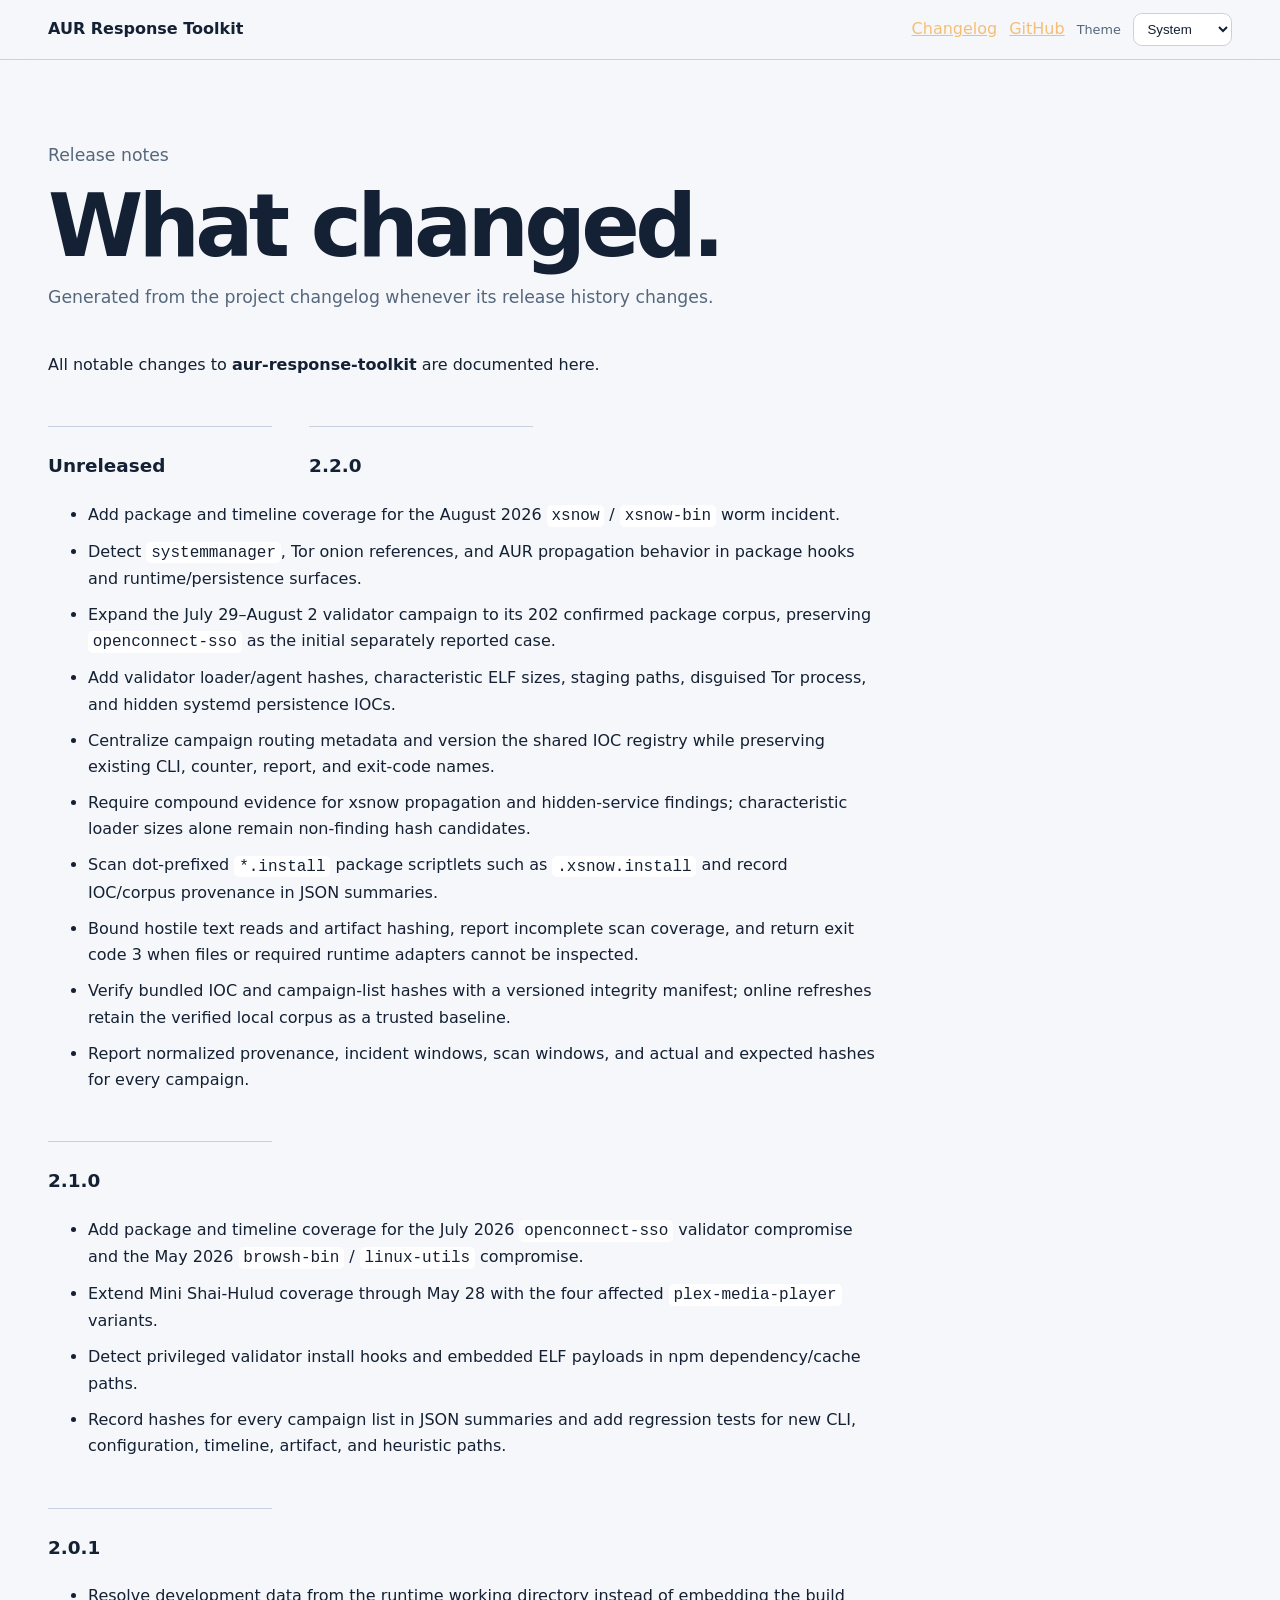
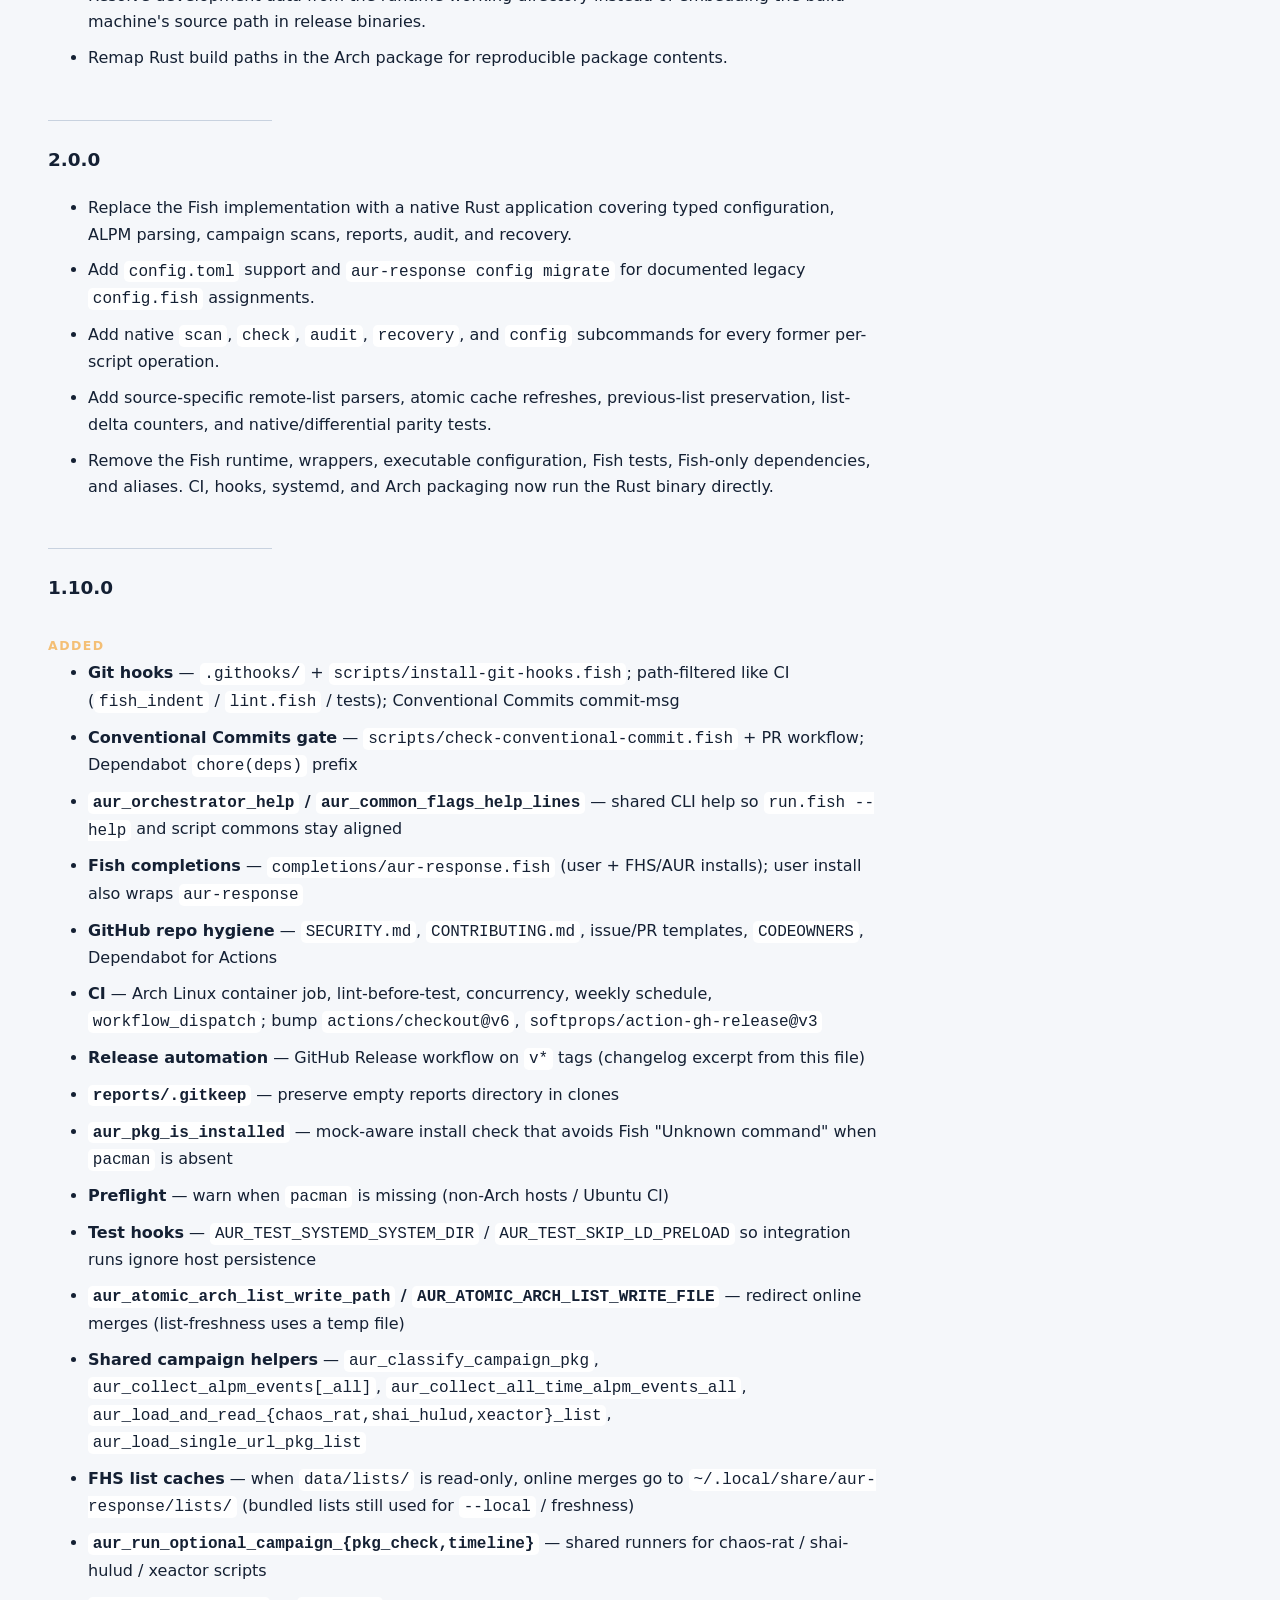
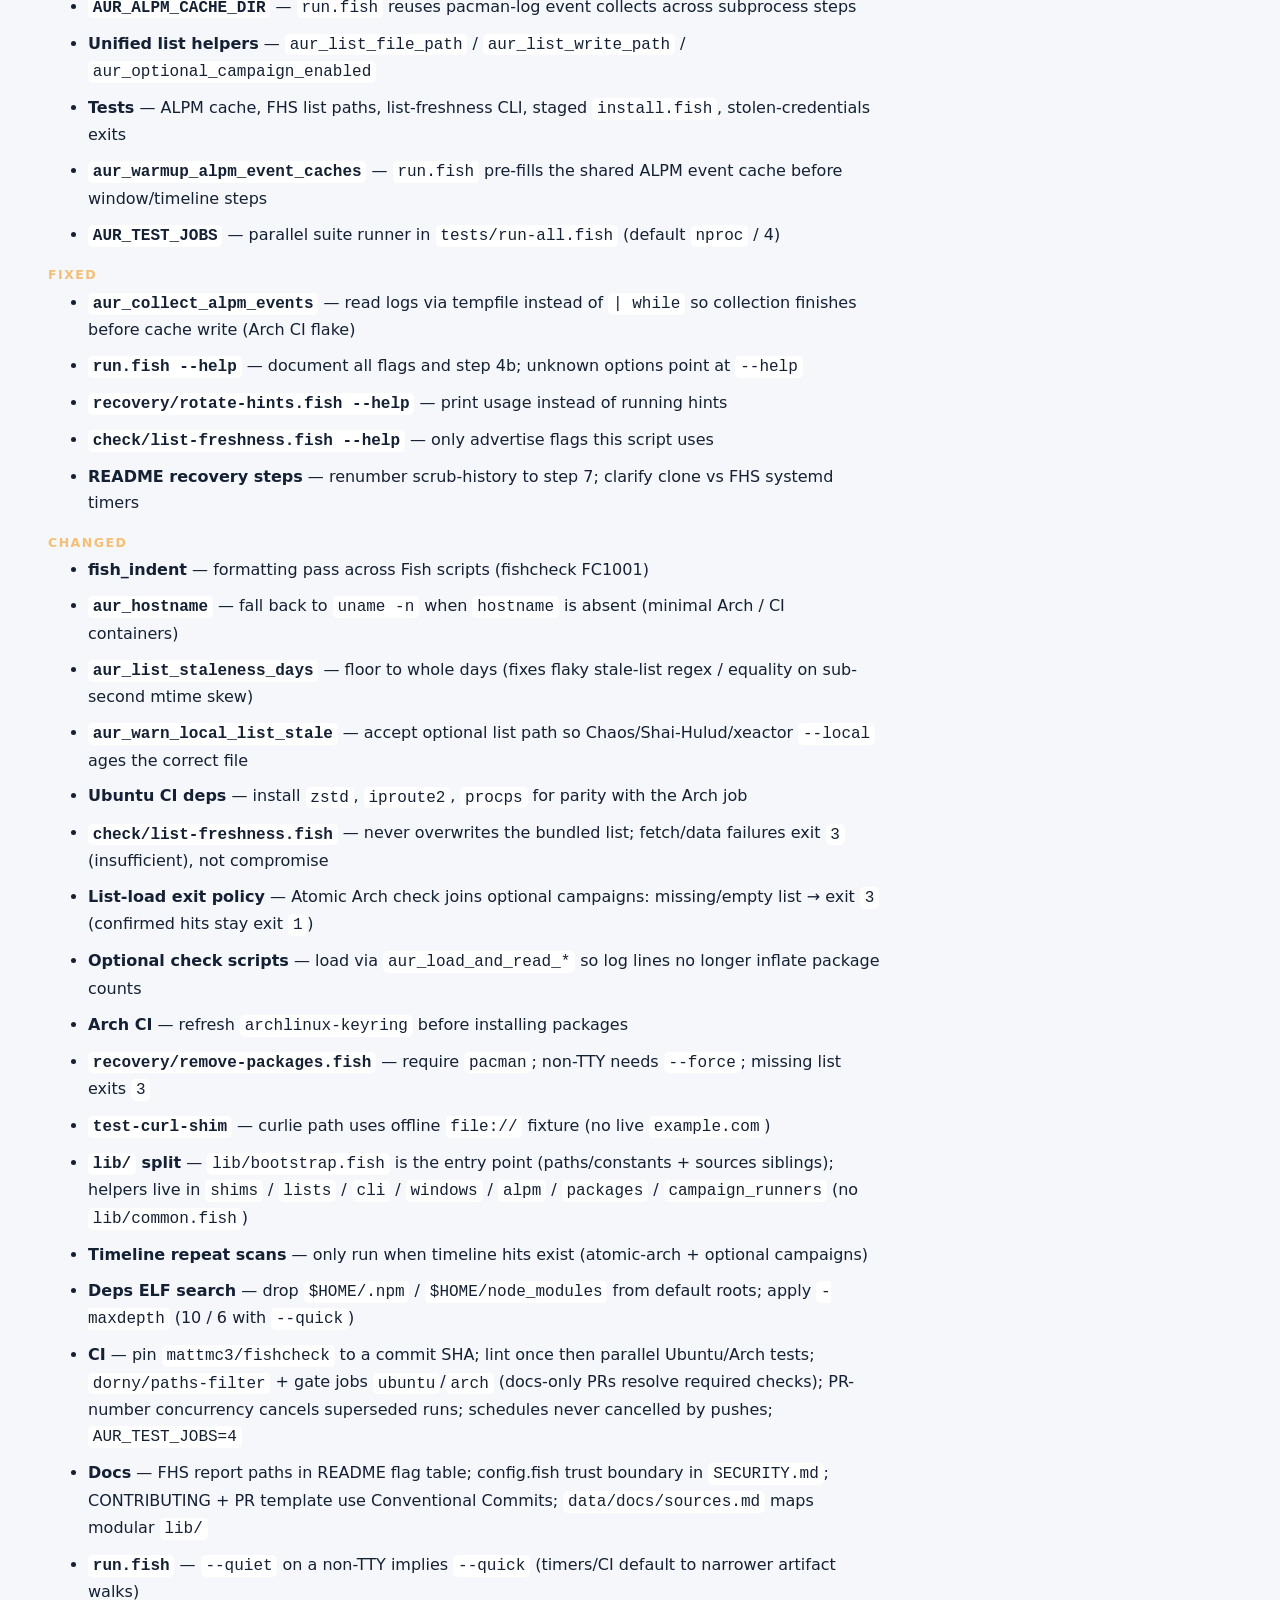
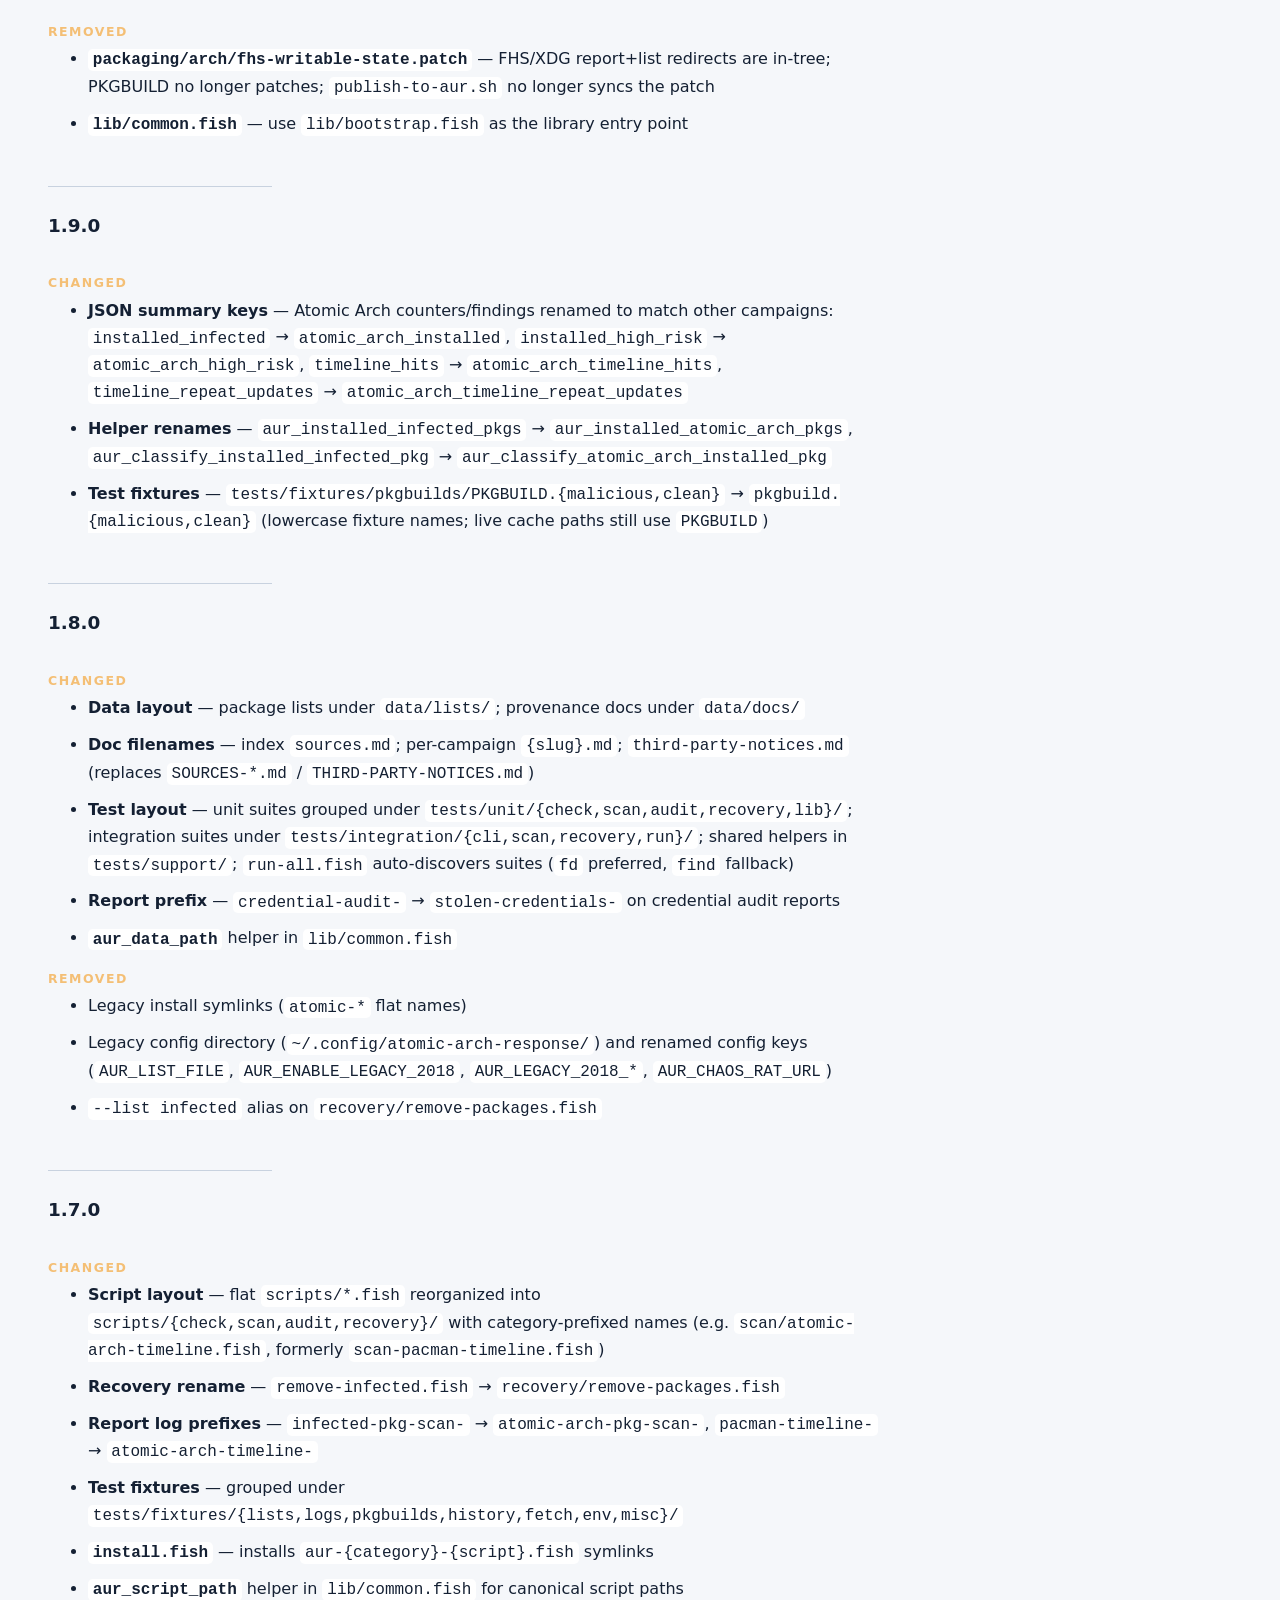
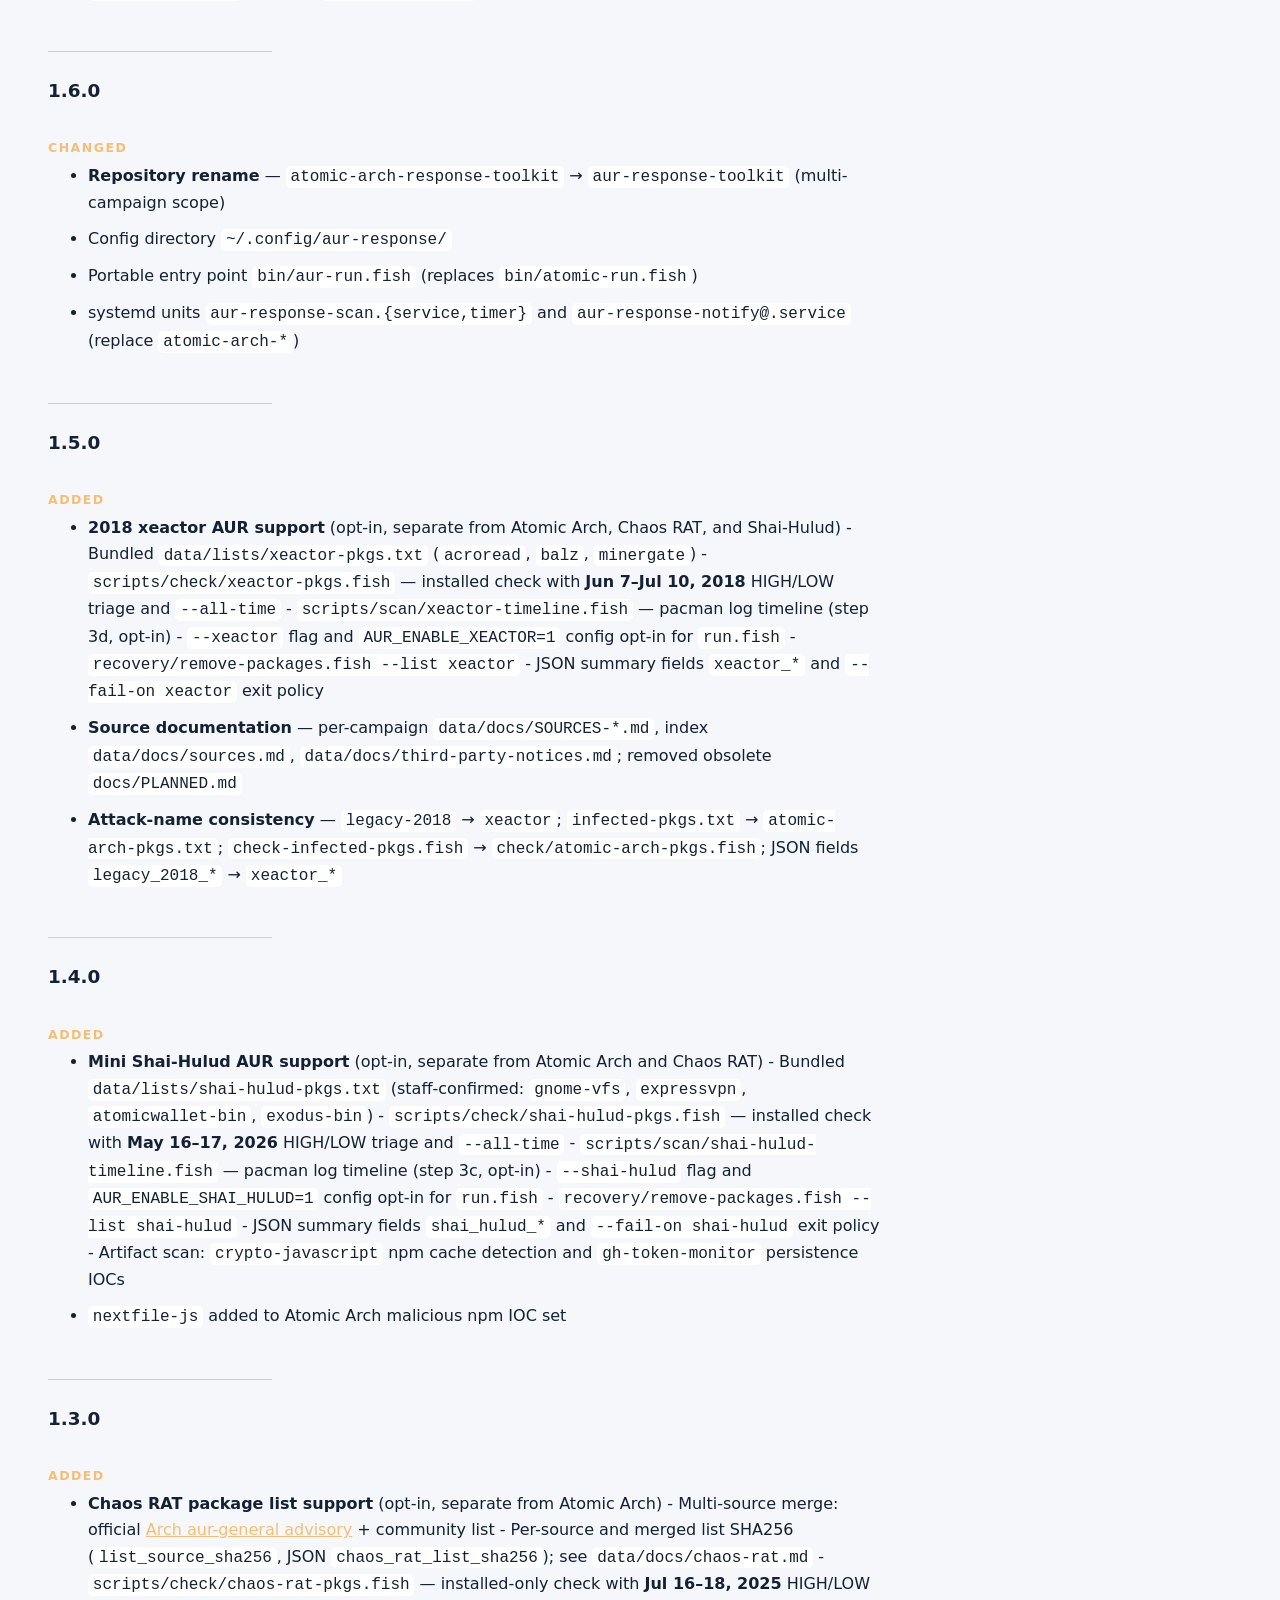
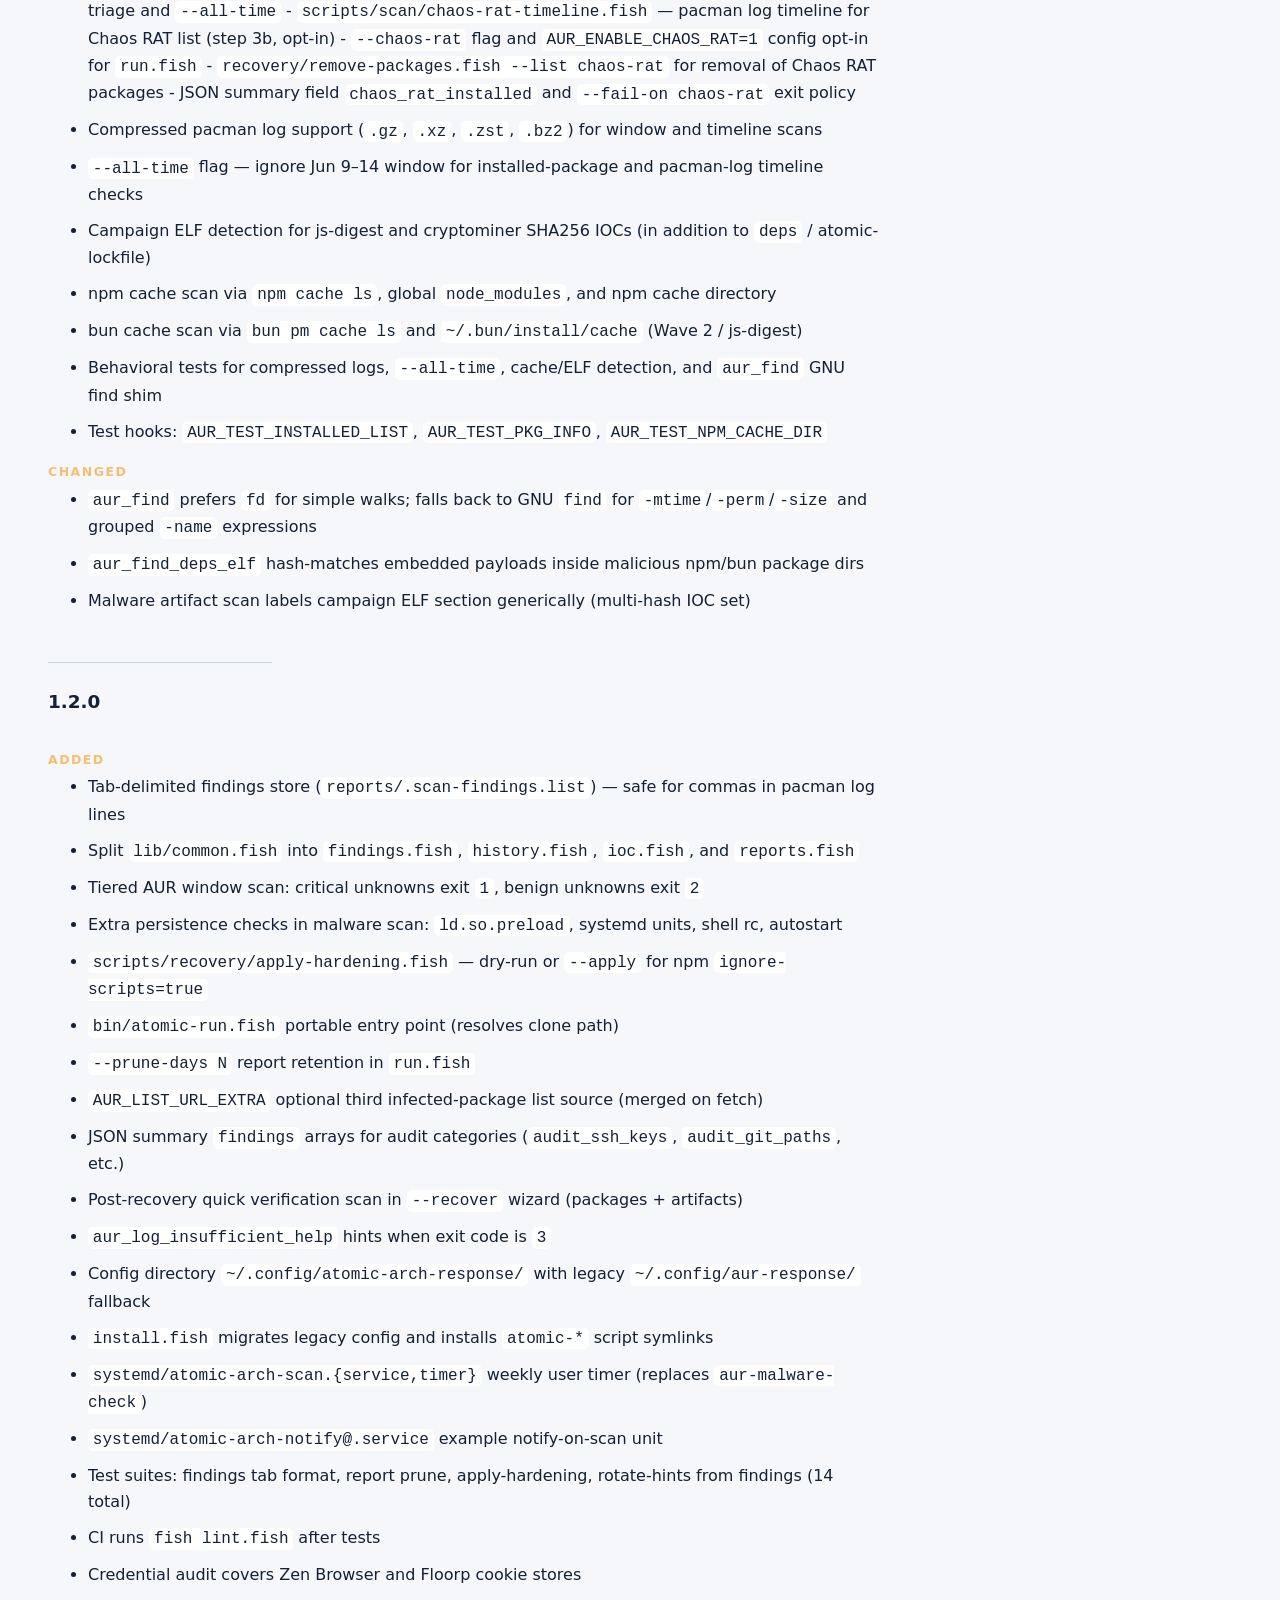
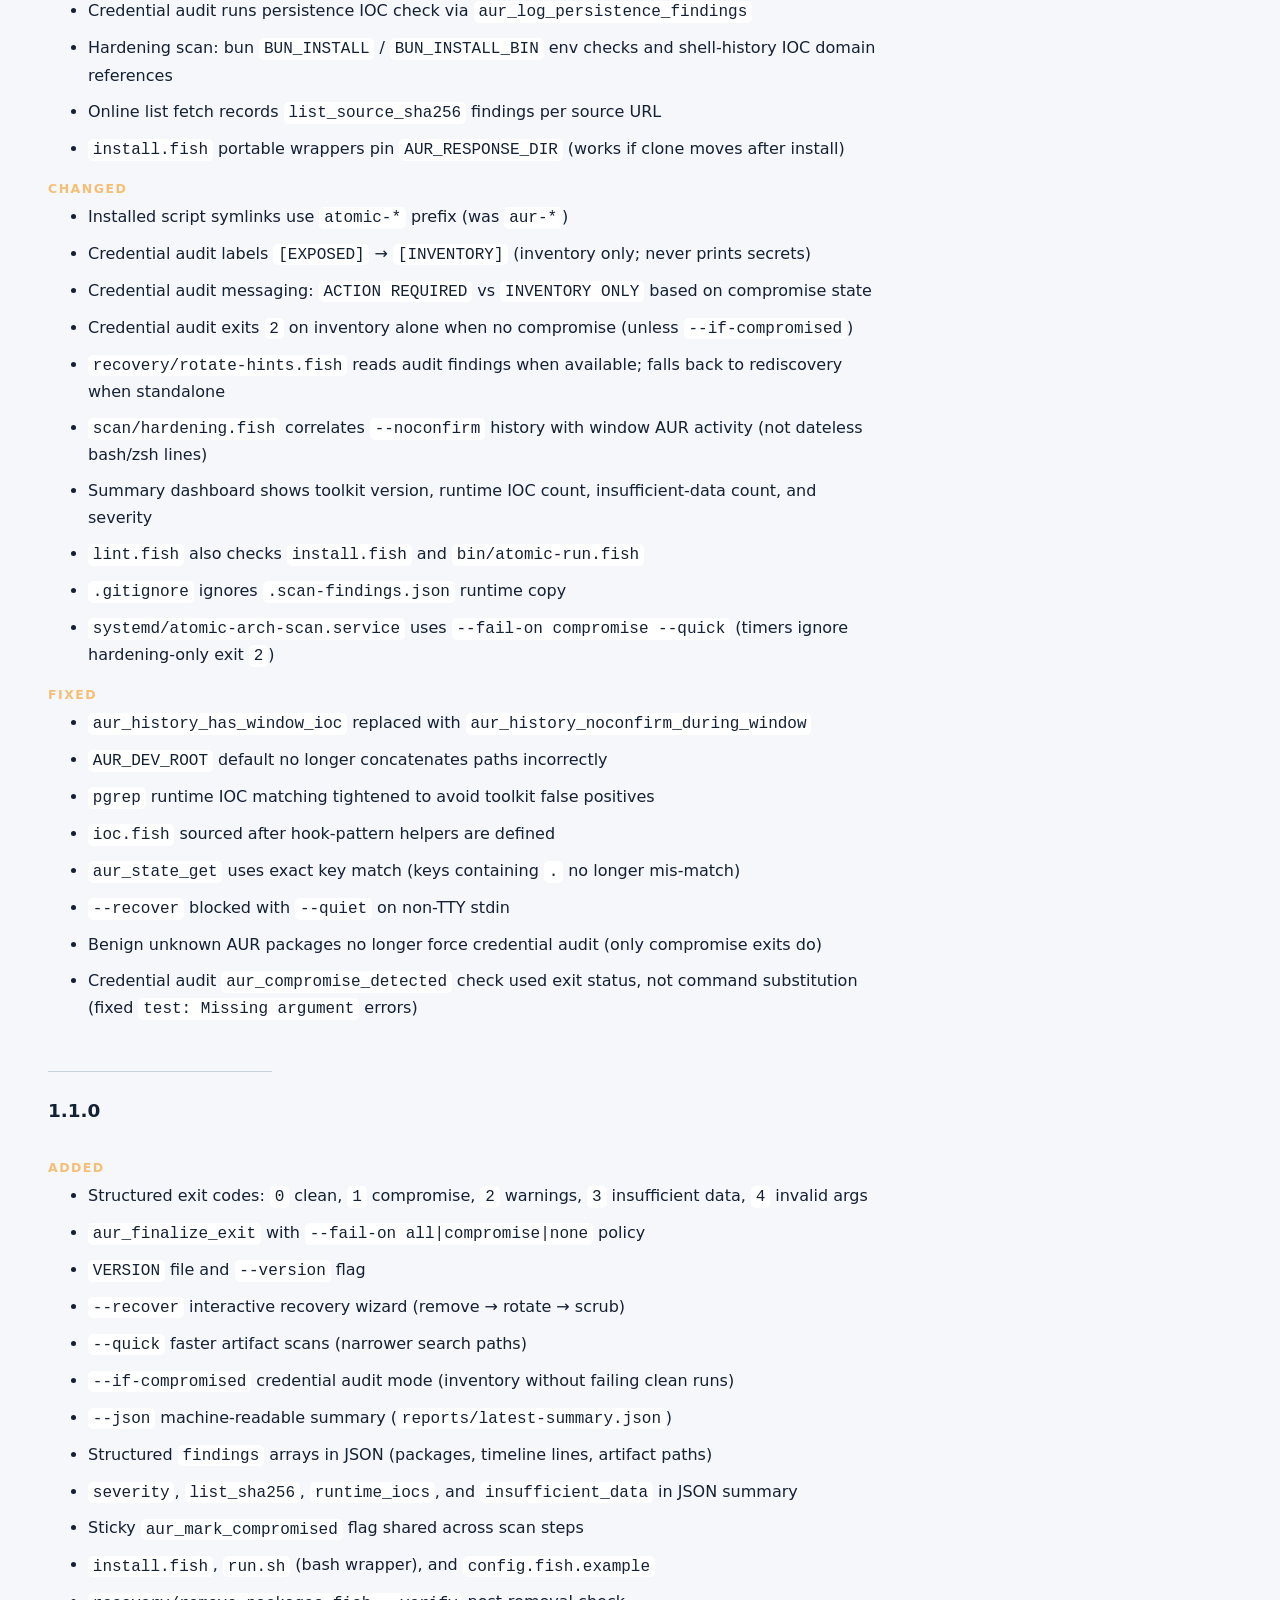
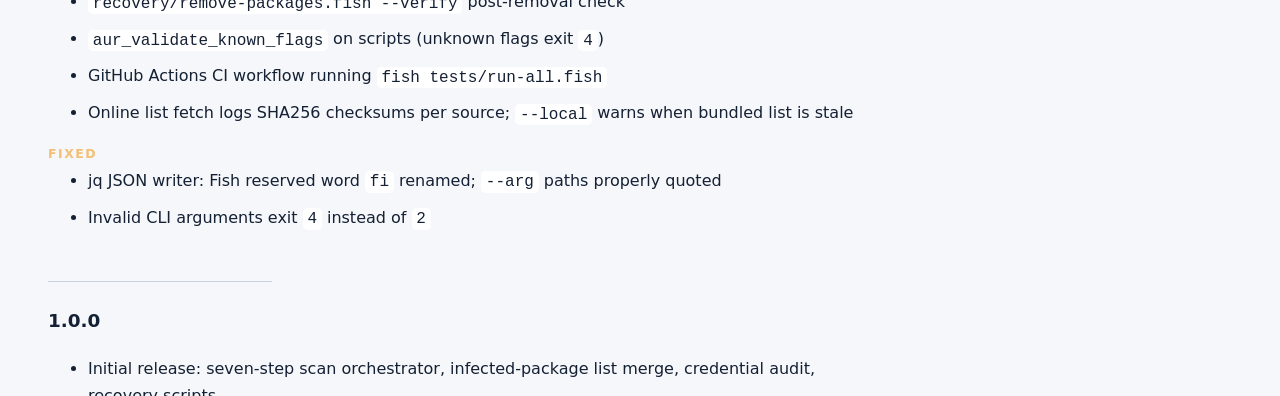
==== site/changelog/index.html @ 69adda54 "feat(pages): generate changelog view" ====
<!doctype html><html lang="en" data-changelog-mode="system" data-color-mode-storage="aur-response-toolkit-changelog-mode"><head><meta charset="utf-8"><meta name="viewport" content="width=device-width,initial-scale=1"><meta name="color-scheme" content="dark light"><meta name="theme-color" content="#09111d"><title>Changelog · AUR Response Toolkit</title><meta name="description" content="Release history for AUR Response Toolkit."><link rel="canonical" href="https://bolens.github.io/aur-response-toolkit/changelog/"><meta property="og:type" content="website"><meta property="og:title" content="Changelog · AUR Response Toolkit"><meta property="og:description" content="Release history for AUR Response Toolkit."><meta property="og:url" content="https://bolens.github.io/aur-response-toolkit/changelog/"><meta property="og:site_name" content="AUR Response Toolkit"><meta property="og:image" content="https://bolens.github.io/aur-response-toolkit/og.png"><meta property="og:image:width" content="1200"><meta property="og:image:height" content="630"><meta property="og:image:alt" content="AUR Response Toolkit release history"><meta name="twitter:card" content="summary_large_image"><meta name="twitter:title" content="Changelog · AUR Response Toolkit"><meta name="twitter:description" content="Release history for AUR Response Toolkit."><meta name="twitter:image" content="https://bolens.github.io/aur-response-toolkit/og.png"><meta name="twitter:image:alt" content="AUR Response Toolkit release history"><link rel="icon" href="../favicon.png"><script>(()=>{const r=document.documentElement,k='aur-response-toolkit-changelog-mode',q=s=>typeof matchMedia==='function'?matchMedia(s):{matches:false},l=q('(prefers-color-scheme: light)'),d=q('(prefers-color-scheme: dark)');let m;try{m=localStorage.getItem(k)}catch{}if(!['system','time','light','dark'].includes(m))m='system';const x=()=>m==='time'?(new Date().getHours()>=7&&new Date().getHours()<19?'light':'dark'):m==='light'||m==='dark'?m:l.matches?'light':d.matches?'dark':'dark';const apply=()=>{r.dataset.changelogMode=m;r.dataset.changelogScheme=x()};apply();addEventListener('DOMContentLoaded',()=>{const s=document.querySelector('[data-mode]');s.value=m;s.addEventListener('change',()=>{m=s.value;try{localStorage.setItem(k,m)}catch{}apply()})});l.addEventListener?.('change',apply);d.addEventListener?.('change',apply);setInterval(()=>{if(m==='time')apply()},60000)})()</script><style>
:root{--accent:#f4bf75;--bg:#09111d;--panel:#111d2d;--ink:#edf5ff;--muted:#9fb0c5;--line:#2a3c53;color-scheme:dark}[data-changelog-scheme=light]{--bg:#f5f7fa;--panel:#fff;--ink:#142033;--muted:#56677d;--line:#c8d2df;color-scheme:light}*{box-sizing:border-box}body{margin:0;background:var(--bg);color:var(--ink);font:16px/1.65 ui-sans-serif,system-ui,sans-serif}a{color:var(--accent)}header{position:sticky;top:0;z-index:2;display:flex;align-items:center;justify-content:space-between;gap:1rem;padding:.8rem max(1rem,calc((100vw - 74rem)/2));border-bottom:1px solid var(--line);background:color-mix(in srgb,var(--bg) 90%,transparent);backdrop-filter:blur(16px)}header>a{font-weight:800;text-decoration:none;color:var(--ink)}nav,label{display:flex;align-items:center;gap:.75rem}label{color:var(--muted);font-size:.8rem}select{max-width:9rem;padding:.45rem .6rem;border:1px solid var(--line);border-radius:.55rem;background:var(--panel);color:var(--ink)}main{width:min(74rem,calc(100% - 2rem));margin:auto;padding:clamp(2rem,6vw,5rem) 0}.intro{max-width:46rem;margin-bottom:2.5rem}h1{font-size:clamp(2.4rem,7vw,5.4rem);line-height:.95;letter-spacing:-.055em;margin:.2rem 0 1rem}.intro p{color:var(--muted);font-size:1.08rem}h2{display:inline-block;min-width:14rem;margin:2rem 2rem 1rem 0;padding-top:1.5rem;border-top:1px solid var(--line);font-size:1.15rem}h3{margin:1rem 0 .25rem;color:var(--accent);font-size:.78rem;text-transform:uppercase;letter-spacing:.12em}p,ul{max-width:52rem;overflow-wrap:anywhere;margin:.25rem 0 1rem}li+li{margin-top:.6rem}code{padding:.12rem .3rem;border-radius:.3rem;background:var(--panel)}footer{padding:2rem;text-align:center;color:var(--muted);border-top:1px solid var(--line)}@media(max-width:700px){header{align-items:flex-start;flex-wrap:wrap}nav{flex-wrap:wrap}label span{position:absolute;width:1px;height:1px;overflow:hidden}}
</style></head><body><header><a href="../">AUR Response Toolkit</a><nav><a aria-current="page" href="./">Changelog</a><a href="https://github.com/bolens/aur-response-toolkit">GitHub</a><label><span>Theme</span><select data-mode aria-label="Color theme"><option value="system">System</option><option value="time">Day cycle</option><option value="light">Light</option><option value="dark">Dark</option></select></label></nav></header><main><div class="intro"><p>Release notes</p><h1>What changed.</h1><p>Generated from the project changelog whenever its release history changes.</p></div><p>All notable changes to <strong>aur-response-toolkit</strong> are documented here.</p>
<h2 id="unreleased">Unreleased</h2>
<h2 id="2-2-0">2.2.0</h2>
<ul>
<li>Add package and timeline coverage for the August 2026 <code>xsnow</code> / <code>xsnow-bin</code> worm incident.</li>
<li>Detect <code>systemmanager</code>, Tor onion references, and AUR propagation behavior in package hooks and runtime/persistence surfaces.</li>
<li>Expand the July 29–August 2 validator campaign to its 202 confirmed package corpus, preserving <code>openconnect-sso</code> as the initial separately reported case.</li>
<li>Add validator loader/agent hashes, characteristic ELF sizes, staging paths, disguised Tor process, and hidden systemd persistence IOCs.</li>
<li>Centralize campaign routing metadata and version the shared IOC registry while preserving existing CLI, counter, report, and exit-code names.</li>
<li>Require compound evidence for xsnow propagation and hidden-service findings; characteristic loader sizes alone remain non-finding hash candidates.</li>
<li>Scan dot-prefixed <code>*.install</code> package scriptlets such as <code>.xsnow.install</code> and record IOC/corpus provenance in JSON summaries.</li>
<li>Bound hostile text reads and artifact hashing, report incomplete scan coverage, and return exit code 3 when files or required runtime adapters cannot be inspected.</li>
<li>Verify bundled IOC and campaign-list hashes with a versioned integrity manifest; online refreshes retain the verified local corpus as a trusted baseline.</li>
<li>Report normalized provenance, incident windows, scan windows, and actual and expected hashes for every campaign.</li>
</ul>
<h2 id="2-1-0">2.1.0</h2>
<ul>
<li>Add package and timeline coverage for the July 2026 <code>openconnect-sso</code> validator compromise and the May 2026 <code>browsh-bin</code> / <code>linux-utils</code> compromise.</li>
<li>Extend Mini Shai-Hulud coverage through May 28 with the four affected <code>plex-media-player</code> variants.</li>
<li>Detect privileged validator install hooks and embedded ELF payloads in npm dependency/cache paths.</li>
<li>Record hashes for every campaign list in JSON summaries and add regression tests for new CLI, configuration, timeline, artifact, and heuristic paths.</li>
</ul>
<h2 id="2-0-1">2.0.1</h2>
<ul>
<li>Resolve development data from the runtime working directory instead of embedding the build machine&#x27;s source path in release binaries.</li>
<li>Remap Rust build paths in the Arch package for reproducible package contents.</li>
</ul>
<h2 id="2-0-0">2.0.0</h2>
<ul>
<li>Replace the Fish implementation with a native Rust application covering typed configuration, ALPM parsing, campaign scans, reports, audit, and recovery.</li>
<li>Add <code>config.toml</code> support and <code>aur-response config migrate</code> for documented legacy <code>config.fish</code> assignments.</li>
<li>Add native <code>scan</code>, <code>check</code>, <code>audit</code>, <code>recovery</code>, and <code>config</code> subcommands for every former per-script operation.</li>
<li>Add source-specific remote-list parsers, atomic cache refreshes, previous-list preservation, list-delta counters, and native/differential parity tests.</li>
<li>Remove the Fish runtime, wrappers, executable configuration, Fish tests, Fish-only dependencies, and aliases. CI, hooks, systemd, and Arch packaging now run the Rust binary directly.</li>
</ul>
<h2 id="1-10-0">1.10.0</h2>
<h3>Added</h3>
<ul>
<li><strong>Git hooks</strong> — <code>.githooks/</code> + <code>scripts/install-git-hooks.fish</code>; path-filtered like CI (<code>fish_indent</code> / <code>lint.fish</code> / tests); Conventional Commits commit-msg</li>
<li><strong>Conventional Commits gate</strong> — <code>scripts/check-conventional-commit.fish</code> + PR workflow; Dependabot <code>chore(deps)</code> prefix</li>
<li><strong><code>aur_orchestrator_help</code> / <code>aur_common_flags_help_lines</code></strong> — shared CLI help so <code>run.fish --help</code> and script commons stay aligned</li>
<li><strong>Fish completions</strong> — <code>completions/aur-response.fish</code> (user + FHS/AUR installs); user install also wraps <code>aur-response</code></li>
<li><strong>GitHub repo hygiene</strong> — <code>SECURITY.md</code>, <code>CONTRIBUTING.md</code>, issue/PR templates, <code>CODEOWNERS</code>, Dependabot for Actions</li>
<li><strong>CI</strong> — Arch Linux container job, lint-before-test, concurrency, weekly schedule, <code>workflow_dispatch</code>; bump <code>actions/checkout@v6</code>, <code>softprops/action-gh-release@v3</code></li>
<li><strong>Release automation</strong> — GitHub Release workflow on <code>v*</code> tags (changelog excerpt from this file)</li>
<li><strong><code>reports/.gitkeep</code></strong> — preserve empty reports directory in clones</li>
<li><strong><code>aur_pkg_is_installed</code></strong> — mock-aware install check that avoids Fish &quot;Unknown command&quot; when <code>pacman</code> is absent</li>
<li><strong>Preflight</strong> — warn when <code>pacman</code> is missing (non-Arch hosts / Ubuntu CI)</li>
<li><strong>Test hooks</strong> — <code>AUR_TEST_SYSTEMD_SYSTEM_DIR</code> / <code>AUR_TEST_SKIP_LD_PRELOAD</code> so integration runs ignore host persistence</li>
<li><strong><code>aur_atomic_arch_list_write_path</code> / <code>AUR_ATOMIC_ARCH_LIST_WRITE_FILE</code></strong> — redirect online merges (list-freshness uses a temp file)</li>
<li><strong>Shared campaign helpers</strong> — <code>aur_classify_campaign_pkg</code>, <code>aur_collect_alpm_events[_all]</code>, <code>aur_collect_all_time_alpm_events_all</code>, <code>aur_load_and_read_{chaos_rat,shai_hulud,xeactor}_list</code>, <code>aur_load_single_url_pkg_list</code></li>
<li><strong>FHS list caches</strong> — when <code>data/lists/</code> is read-only, online merges go to <code>~/.local/share/aur-response/lists/</code> (bundled lists still used for <code>--local</code> / freshness)</li>
<li><strong><code>aur_run_optional_campaign_{pkg_check,timeline}</code></strong> — shared runners for chaos-rat / shai-hulud / xeactor scripts</li>
<li><strong><code>AUR_ALPM_CACHE_DIR</code></strong> — <code>run.fish</code> reuses pacman-log event collects across subprocess steps</li>
<li><strong>Unified list helpers</strong> — <code>aur_list_file_path</code> / <code>aur_list_write_path</code> / <code>aur_optional_campaign_enabled</code></li>
<li><strong>Tests</strong> — ALPM cache, FHS list paths, list-freshness CLI, staged <code>install.fish</code>, stolen-credentials exits</li>
<li><strong><code>aur_warmup_alpm_event_caches</code></strong> — <code>run.fish</code> pre-fills the shared ALPM event cache before window/timeline steps</li>
<li><strong><code>AUR_TEST_JOBS</code></strong> — parallel suite runner in <code>tests/run-all.fish</code> (default <code>nproc</code> / 4)</li>
</ul>
<h3>Fixed</h3>
<ul>
<li><strong><code>aur_collect_alpm_events</code></strong> — read logs via tempfile instead of <code>| while</code> so collection finishes before cache write (Arch CI flake)</li>
<li><strong><code>run.fish --help</code></strong> — document all flags and step 4b; unknown options point at <code>--help</code></li>
<li><strong><code>recovery/rotate-hints.fish --help</code></strong> — print usage instead of running hints</li>
<li><strong><code>check/list-freshness.fish --help</code></strong> — only advertise flags this script uses</li>
<li><strong>README recovery steps</strong> — renumber scrub-history to step 7; clarify clone vs FHS systemd timers</li>
</ul>
<h3>Changed</h3>
<ul>
<li><strong>fish_indent</strong> — formatting pass across Fish scripts (fishcheck FC1001)</li>
<li><strong><code>aur_hostname</code></strong> — fall back to <code>uname -n</code> when <code>hostname</code> is absent (minimal Arch / CI containers)</li>
<li><strong><code>aur_list_staleness_days</code></strong> — floor to whole days (fixes flaky stale-list regex / equality on sub-second mtime skew)</li>
<li><strong><code>aur_warn_local_list_stale</code></strong> — accept optional list path so Chaos/Shai-Hulud/xeactor <code>--local</code> ages the correct file</li>
<li><strong>Ubuntu CI deps</strong> — install <code>zstd</code>, <code>iproute2</code>, <code>procps</code> for parity with the Arch job</li>
<li><strong><code>check/list-freshness.fish</code></strong> — never overwrites the bundled list; fetch/data failures exit <code>3</code> (insufficient), not compromise</li>
<li><strong>List-load exit policy</strong> — Atomic Arch check joins optional campaigns: missing/empty list → exit <code>3</code> (confirmed hits stay exit <code>1</code>)</li>
<li><strong>Optional check scripts</strong> — load via <code>aur_load_and_read_*</code> so log lines no longer inflate package counts</li>
<li><strong>Arch CI</strong> — refresh <code>archlinux-keyring</code> before installing packages</li>
<li><strong><code>recovery/remove-packages.fish</code></strong> — require <code>pacman</code>; non-TTY needs <code>--force</code>; missing list exits <code>3</code></li>
<li><strong><code>test-curl-shim</code></strong> — curlie path uses offline <code>file://</code> fixture (no live <code>example.com</code>)</li>
<li><strong><code>lib/</code> split</strong> — <code>lib/bootstrap.fish</code> is the entry point (paths/constants + sources siblings); helpers live in <code>shims</code> / <code>lists</code> / <code>cli</code> / <code>windows</code> / <code>alpm</code> / <code>packages</code> / <code>campaign_runners</code> (no <code>lib/common.fish</code>)</li>
<li><strong>Timeline repeat scans</strong> — only run when timeline hits exist (atomic-arch + optional campaigns)</li>
<li><strong>Deps ELF search</strong> — drop <code>$HOME/.npm</code> / <code>$HOME/node_modules</code> from default roots; apply <code>-maxdepth</code> (10 / 6 with <code>--quick</code>)</li>
<li><strong>CI</strong> — pin <code>mattmc3/fishcheck</code> to a commit SHA; lint once then parallel Ubuntu/Arch tests; <code>dorny/paths-filter</code> + gate jobs <code>ubuntu</code>/<code>arch</code> (docs-only PRs resolve required checks); PR-number concurrency cancels superseded runs; schedules never cancelled by pushes; <code>AUR_TEST_JOBS=4</code></li>
<li><strong>Docs</strong> — FHS report paths in README flag table; config.fish trust boundary in <code>SECURITY.md</code>; CONTRIBUTING + PR template use Conventional Commits; <code>data/docs/sources.md</code> maps modular <code>lib/</code></li>
<li><strong><code>run.fish</code></strong> — <code>--quiet</code> on a non-TTY implies <code>--quick</code> (timers/CI default to narrower artifact walks)</li>
</ul>
<h3>Removed</h3>
<ul>
<li><strong><code>packaging/arch/fhs-writable-state.patch</code></strong> — FHS/XDG report+list redirects are in-tree; PKGBUILD no longer patches; <code>publish-to-aur.sh</code> no longer syncs the patch</li>
<li><strong><code>lib/common.fish</code></strong> — use <code>lib/bootstrap.fish</code> as the library entry point</li>
</ul>
<h2 id="1-9-0">1.9.0</h2>
<h3>Changed</h3>
<ul>
<li><strong>JSON summary keys</strong> — Atomic Arch counters/findings renamed to match other campaigns: <code>installed_infected</code> → <code>atomic_arch_installed</code>, <code>installed_high_risk</code> → <code>atomic_arch_high_risk</code>, <code>timeline_hits</code> → <code>atomic_arch_timeline_hits</code>, <code>timeline_repeat_updates</code> → <code>atomic_arch_timeline_repeat_updates</code></li>
<li><strong>Helper renames</strong> — <code>aur_installed_infected_pkgs</code> → <code>aur_installed_atomic_arch_pkgs</code>, <code>aur_classify_installed_infected_pkg</code> → <code>aur_classify_atomic_arch_installed_pkg</code></li>
<li><strong>Test fixtures</strong> — <code>tests/fixtures/pkgbuilds/PKGBUILD.{malicious,clean}</code> → <code>pkgbuild.{malicious,clean}</code> (lowercase fixture names; live cache paths still use <code>PKGBUILD</code>)</li>
</ul>
<h2 id="1-8-0">1.8.0</h2>
<h3>Changed</h3>
<ul>
<li><strong>Data layout</strong> — package lists under <code>data/lists/</code>; provenance docs under <code>data/docs/</code></li>
<li><strong>Doc filenames</strong> — index <code>sources.md</code>; per-campaign <code>{slug}.md</code>; <code>third-party-notices.md</code> (replaces <code>SOURCES-*.md</code> / <code>THIRD-PARTY-NOTICES.md</code>)</li>
<li><strong>Test layout</strong> — unit suites grouped under <code>tests/unit/{check,scan,audit,recovery,lib}/</code>; integration suites under <code>tests/integration/{cli,scan,recovery,run}/</code>; shared helpers in <code>tests/support/</code>; <code>run-all.fish</code> auto-discovers suites (<code>fd</code> preferred, <code>find</code> fallback)</li>
<li><strong>Report prefix</strong> — <code>credential-audit-</code> → <code>stolen-credentials-</code> on credential audit reports</li>
<li><strong><code>aur_data_path</code></strong> helper in <code>lib/common.fish</code></li>
</ul>
<h3>Removed</h3>
<ul>
<li>Legacy install symlinks (<code>atomic-*</code> flat names)</li>
<li>Legacy config directory (<code>~/.config/atomic-arch-response/</code>) and renamed config keys (<code>AUR_LIST_FILE</code>, <code>AUR_ENABLE_LEGACY_2018</code>, <code>AUR_LEGACY_2018_*</code>, <code>AUR_CHAOS_RAT_URL</code>)</li>
<li><code>--list infected</code> alias on <code>recovery/remove-packages.fish</code></li>
</ul>
<h2 id="1-7-0">1.7.0</h2>
<h3>Changed</h3>
<ul>
<li><strong>Script layout</strong> — flat <code>scripts/*.fish</code> reorganized into <code>scripts/{check,scan,audit,recovery}/</code> with category-prefixed names (e.g. <code>scan/atomic-arch-timeline.fish</code>, formerly <code>scan-pacman-timeline.fish</code>)</li>
<li><strong>Recovery rename</strong> — <code>remove-infected.fish</code> → <code>recovery/remove-packages.fish</code></li>
<li><strong>Report log prefixes</strong> — <code>infected-pkg-scan-</code> → <code>atomic-arch-pkg-scan-</code>, <code>pacman-timeline-</code> → <code>atomic-arch-timeline-</code></li>
<li><strong>Test fixtures</strong> — grouped under <code>tests/fixtures/{lists,logs,pkgbuilds,history,fetch,env,misc}/</code></li>
<li><strong><code>install.fish</code></strong> — installs <code>aur-{category}-{script}.fish</code> symlinks</li>
<li><strong><code>aur_script_path</code></strong> helper in <code>lib/common.fish</code> for canonical script paths</li>
</ul>
<h2 id="1-6-0">1.6.0</h2>
<h3>Changed</h3>
<ul>
<li><strong>Repository rename</strong> — <code>atomic-arch-response-toolkit</code> → <code>aur-response-toolkit</code> (multi-campaign scope)</li>
<li>Config directory <code>~/.config/aur-response/</code></li>
<li>Portable entry point <code>bin/aur-run.fish</code> (replaces <code>bin/atomic-run.fish</code>)</li>
<li>systemd units <code>aur-response-scan.{service,timer}</code> and <code>aur-response-notify@.service</code> (replace <code>atomic-arch-*</code>)</li>
</ul>
<h2 id="1-5-0">1.5.0</h2>
<h3>Added</h3>
<ul>
<li><strong>2018 xeactor AUR support</strong> (opt-in, separate from Atomic Arch, Chaos RAT, and Shai-Hulud) - Bundled <code>data/lists/xeactor-pkgs.txt</code> (<code>acroread</code>, <code>balz</code>, <code>minergate</code>) - <code>scripts/check/xeactor-pkgs.fish</code> — installed check with <strong>Jun 7–Jul 10, 2018</strong> HIGH/LOW triage and <code>--all-time</code> - <code>scripts/scan/xeactor-timeline.fish</code> — pacman log timeline (step 3d, opt-in) - <code>--xeactor</code> flag and <code>AUR_ENABLE_XEACTOR=1</code> config opt-in for <code>run.fish</code> - <code>recovery/remove-packages.fish --list xeactor</code> - JSON summary fields <code>xeactor_*</code> and <code>--fail-on xeactor</code> exit policy</li>
<li><strong>Source documentation</strong> — per-campaign <code>data/docs/SOURCES-*.md</code>, index <code>data/docs/sources.md</code>, <code>data/docs/third-party-notices.md</code>; removed obsolete <code>docs/PLANNED.md</code></li>
<li><strong>Attack-name consistency</strong> — <code>legacy-2018</code> → <code>xeactor</code>; <code>infected-pkgs.txt</code> → <code>atomic-arch-pkgs.txt</code>; <code>check-infected-pkgs.fish</code> → <code>check/atomic-arch-pkgs.fish</code>; JSON fields <code>legacy_2018_*</code> → <code>xeactor_*</code></li>
</ul>
<h2 id="1-4-0">1.4.0</h2>
<h3>Added</h3>
<ul>
<li><strong>Mini Shai-Hulud AUR support</strong> (opt-in, separate from Atomic Arch and Chaos RAT) - Bundled <code>data/lists/shai-hulud-pkgs.txt</code> (staff-confirmed: <code>gnome-vfs</code>, <code>expressvpn</code>, <code>atomicwallet-bin</code>, <code>exodus-bin</code>) - <code>scripts/check/shai-hulud-pkgs.fish</code> — installed check with <strong>May 16–17, 2026</strong> HIGH/LOW triage and <code>--all-time</code> - <code>scripts/scan/shai-hulud-timeline.fish</code> — pacman log timeline (step 3c, opt-in) - <code>--shai-hulud</code> flag and <code>AUR_ENABLE_SHAI_HULUD=1</code> config opt-in for <code>run.fish</code> - <code>recovery/remove-packages.fish --list shai-hulud</code> - JSON summary fields <code>shai_hulud_*</code> and <code>--fail-on shai-hulud</code> exit policy - Artifact scan: <code>crypto-javascript</code> npm cache detection and <code>gh-token-monitor</code> persistence IOCs</li>
<li><code>nextfile-js</code> added to Atomic Arch malicious npm IOC set</li>
</ul>
<h2 id="1-3-0">1.3.0</h2>
<h3>Added</h3>
<ul>
<li><strong>Chaos RAT package list support</strong> (opt-in, separate from Atomic Arch) - Multi-source merge: official <a href="https://lists.archlinux.org/archives/list/aur-general@lists.archlinux.org/message/7EZTJXLIAQLARQNTMEW2HBWZYE626IFJ/">Arch aur-general advisory</a> + community list - Per-source and merged list SHA256 (<code>list_source_sha256</code>, JSON <code>chaos_rat_list_sha256</code>); see <code>data/docs/chaos-rat.md</code> - <code>scripts/check/chaos-rat-pkgs.fish</code> — installed-only check with <strong>Jul 16–18, 2025</strong> HIGH/LOW triage and <code>--all-time</code> - <code>scripts/scan/chaos-rat-timeline.fish</code> — pacman log timeline for Chaos RAT list (step 3b, opt-in) - <code>--chaos-rat</code> flag and <code>AUR_ENABLE_CHAOS_RAT=1</code> config opt-in for <code>run.fish</code> - <code>recovery/remove-packages.fish --list chaos-rat</code> for removal of Chaos RAT packages - JSON summary field <code>chaos_rat_installed</code> and <code>--fail-on chaos-rat</code> exit policy</li>
<li>Compressed pacman log support (<code>.gz</code>, <code>.xz</code>, <code>.zst</code>, <code>.bz2</code>) for window and timeline scans</li>
<li><code>--all-time</code> flag — ignore Jun 9–14 window for installed-package and pacman-log timeline checks</li>
<li>Campaign ELF detection for js-digest and cryptominer SHA256 IOCs (in addition to <code>deps</code> / atomic-lockfile)</li>
<li>npm cache scan via <code>npm cache ls</code>, global <code>node_modules</code>, and npm cache directory</li>
<li>bun cache scan via <code>bun pm cache ls</code> and <code>~/.bun/install/cache</code> (Wave 2 / js-digest)</li>
<li>Behavioral tests for compressed logs, <code>--all-time</code>, cache/ELF detection, and <code>aur_find</code> GNU find shim</li>
<li>Test hooks: <code>AUR_TEST_INSTALLED_LIST</code>, <code>AUR_TEST_PKG_INFO</code>, <code>AUR_TEST_NPM_CACHE_DIR</code></li>
</ul>
<h3>Changed</h3>
<ul>
<li><code>aur_find</code> prefers <code>fd</code> for simple walks; falls back to GNU <code>find</code> for <code>-mtime</code>/<code>-perm</code>/<code>-size</code> and grouped <code>-name</code> expressions</li>
<li><code>aur_find_deps_elf</code> hash-matches embedded payloads inside malicious npm/bun package dirs</li>
<li>Malware artifact scan labels campaign ELF section generically (multi-hash IOC set)</li>
</ul>
<h2 id="1-2-0">1.2.0</h2>
<h3>Added</h3>
<ul>
<li>Tab-delimited findings store (<code>reports/.scan-findings.list</code>) — safe for commas in pacman log lines</li>
<li>Split <code>lib/common.fish</code> into <code>findings.fish</code>, <code>history.fish</code>, <code>ioc.fish</code>, and <code>reports.fish</code></li>
<li>Tiered AUR window scan: critical unknowns exit <code>1</code>, benign unknowns exit <code>2</code></li>
<li>Extra persistence checks in malware scan: <code>ld.so.preload</code>, systemd units, shell rc, autostart</li>
<li><code>scripts/recovery/apply-hardening.fish</code> — dry-run or <code>--apply</code> for npm <code>ignore-scripts=true</code></li>
<li><code>bin/atomic-run.fish</code> portable entry point (resolves clone path)</li>
<li><code>--prune-days N</code> report retention in <code>run.fish</code></li>
<li><code>AUR_LIST_URL_EXTRA</code> optional third infected-package list source (merged on fetch)</li>
<li>JSON summary <code>findings</code> arrays for audit categories (<code>audit_ssh_keys</code>, <code>audit_git_paths</code>, etc.)</li>
<li>Post-recovery quick verification scan in <code>--recover</code> wizard (packages + artifacts)</li>
<li><code>aur_log_insufficient_help</code> hints when exit code is <code>3</code></li>
<li>Config directory <code>~/.config/atomic-arch-response/</code> with legacy <code>~/.config/aur-response/</code> fallback</li>
<li><code>install.fish</code> migrates legacy config and installs <code>atomic-*</code> script symlinks</li>
<li><code>systemd/atomic-arch-scan.{service,timer}</code> weekly user timer (replaces <code>aur-malware-check</code>)</li>
<li><code>systemd/atomic-arch-notify@.service</code> example notify-on-scan unit</li>
<li>Test suites: findings tab format, report prune, apply-hardening, rotate-hints from findings (14 total)</li>
<li>CI runs <code>fish lint.fish</code> after tests</li>
<li>Credential audit covers Zen Browser and Floorp cookie stores</li>
<li>Credential audit runs persistence IOC check via <code>aur_log_persistence_findings</code></li>
<li>Hardening scan: bun <code>BUN_INSTALL</code> / <code>BUN_INSTALL_BIN</code> env checks and shell-history IOC domain references</li>
<li>Online list fetch records <code>list_source_sha256</code> findings per source URL</li>
<li><code>install.fish</code> portable wrappers pin <code>AUR_RESPONSE_DIR</code> (works if clone moves after install)</li>
</ul>
<h3>Changed</h3>
<ul>
<li>Installed script symlinks use <code>atomic-*</code> prefix (was <code>aur-*</code>)</li>
<li>Credential audit labels <code>[EXPOSED]</code> → <code>[INVENTORY]</code> (inventory only; never prints secrets)</li>
<li>Credential audit messaging: <code>ACTION REQUIRED</code> vs <code>INVENTORY ONLY</code> based on compromise state</li>
<li>Credential audit exits <code>2</code> on inventory alone when no compromise (unless <code>--if-compromised</code>)</li>
<li><code>recovery/rotate-hints.fish</code> reads audit findings when available; falls back to rediscovery when standalone</li>
<li><code>scan/hardening.fish</code> correlates <code>--noconfirm</code> history with window AUR activity (not dateless bash/zsh lines)</li>
<li>Summary dashboard shows toolkit version, runtime IOC count, insufficient-data count, and severity</li>
<li><code>lint.fish</code> also checks <code>install.fish</code> and <code>bin/atomic-run.fish</code></li>
<li><code>.gitignore</code> ignores <code>.scan-findings.json</code> runtime copy</li>
<li><code>systemd/atomic-arch-scan.service</code> uses <code>--fail-on compromise --quick</code> (timers ignore hardening-only exit <code>2</code>)</li>
</ul>
<h3>Fixed</h3>
<ul>
<li><code>aur_history_has_window_ioc</code> replaced with <code>aur_history_noconfirm_during_window</code></li>
<li><code>AUR_DEV_ROOT</code> default no longer concatenates paths incorrectly</li>
<li><code>pgrep</code> runtime IOC matching tightened to avoid toolkit false positives</li>
<li><code>ioc.fish</code> sourced after hook-pattern helpers are defined</li>
<li><code>aur_state_get</code> uses exact key match (keys containing <code>.</code> no longer mis-match)</li>
<li><code>--recover</code> blocked with <code>--quiet</code> on non-TTY stdin</li>
<li>Benign unknown AUR packages no longer force credential audit (only compromise exits do)</li>
<li>Credential audit <code>aur_compromise_detected</code> check used exit status, not command substitution (fixed <code>test: Missing argument</code> errors)</li>
</ul>
<h2 id="1-1-0">1.1.0</h2>
<h3>Added</h3>
<ul>
<li>Structured exit codes: <code>0</code> clean, <code>1</code> compromise, <code>2</code> warnings, <code>3</code> insufficient data, <code>4</code> invalid args</li>
<li><code>aur_finalize_exit</code> with <code>--fail-on all|compromise|none</code> policy</li>
<li><code>VERSION</code> file and <code>--version</code> flag</li>
<li><code>--recover</code> interactive recovery wizard (remove → rotate → scrub)</li>
<li><code>--quick</code> faster artifact scans (narrower search paths)</li>
<li><code>--if-compromised</code> credential audit mode (inventory without failing clean runs)</li>
<li><code>--json</code> machine-readable summary (<code>reports/latest-summary.json</code>)</li>
<li>Structured <code>findings</code> arrays in JSON (packages, timeline lines, artifact paths)</li>
<li><code>severity</code>, <code>list_sha256</code>, <code>runtime_iocs</code>, and <code>insufficient_data</code> in JSON summary</li>
<li>Sticky <code>aur_mark_compromised</code> flag shared across scan steps</li>
<li><code>install.fish</code>, <code>run.sh</code> (bash wrapper), and <code>config.fish.example</code></li>
<li><code>recovery/remove-packages.fish --verify</code> post-removal check</li>
<li><code>aur_validate_known_flags</code> on scripts (unknown flags exit <code>4</code>)</li>
<li>GitHub Actions CI workflow running <code>fish tests/run-all.fish</code></li>
<li>Online list fetch logs SHA256 checksums per source; <code>--local</code> warns when bundled list is stale</li>
</ul>
<h3>Fixed</h3>
<ul>
<li>jq JSON writer: Fish reserved word <code>fi</code> renamed; <code>--arg</code> paths properly quoted</li>
<li>Invalid CLI arguments exit <code>4</code> instead of <code>2</code></li>
</ul>
<h2 id="1-0-0">1.0.0</h2>
<ul>
<li>Initial release: seven-step scan orchestrator, infected-package list merge, credential audit, recovery scripts</li>
</ul></main><footer><a href="../">Back to AUR Response Toolkit</a></footer></body></html>
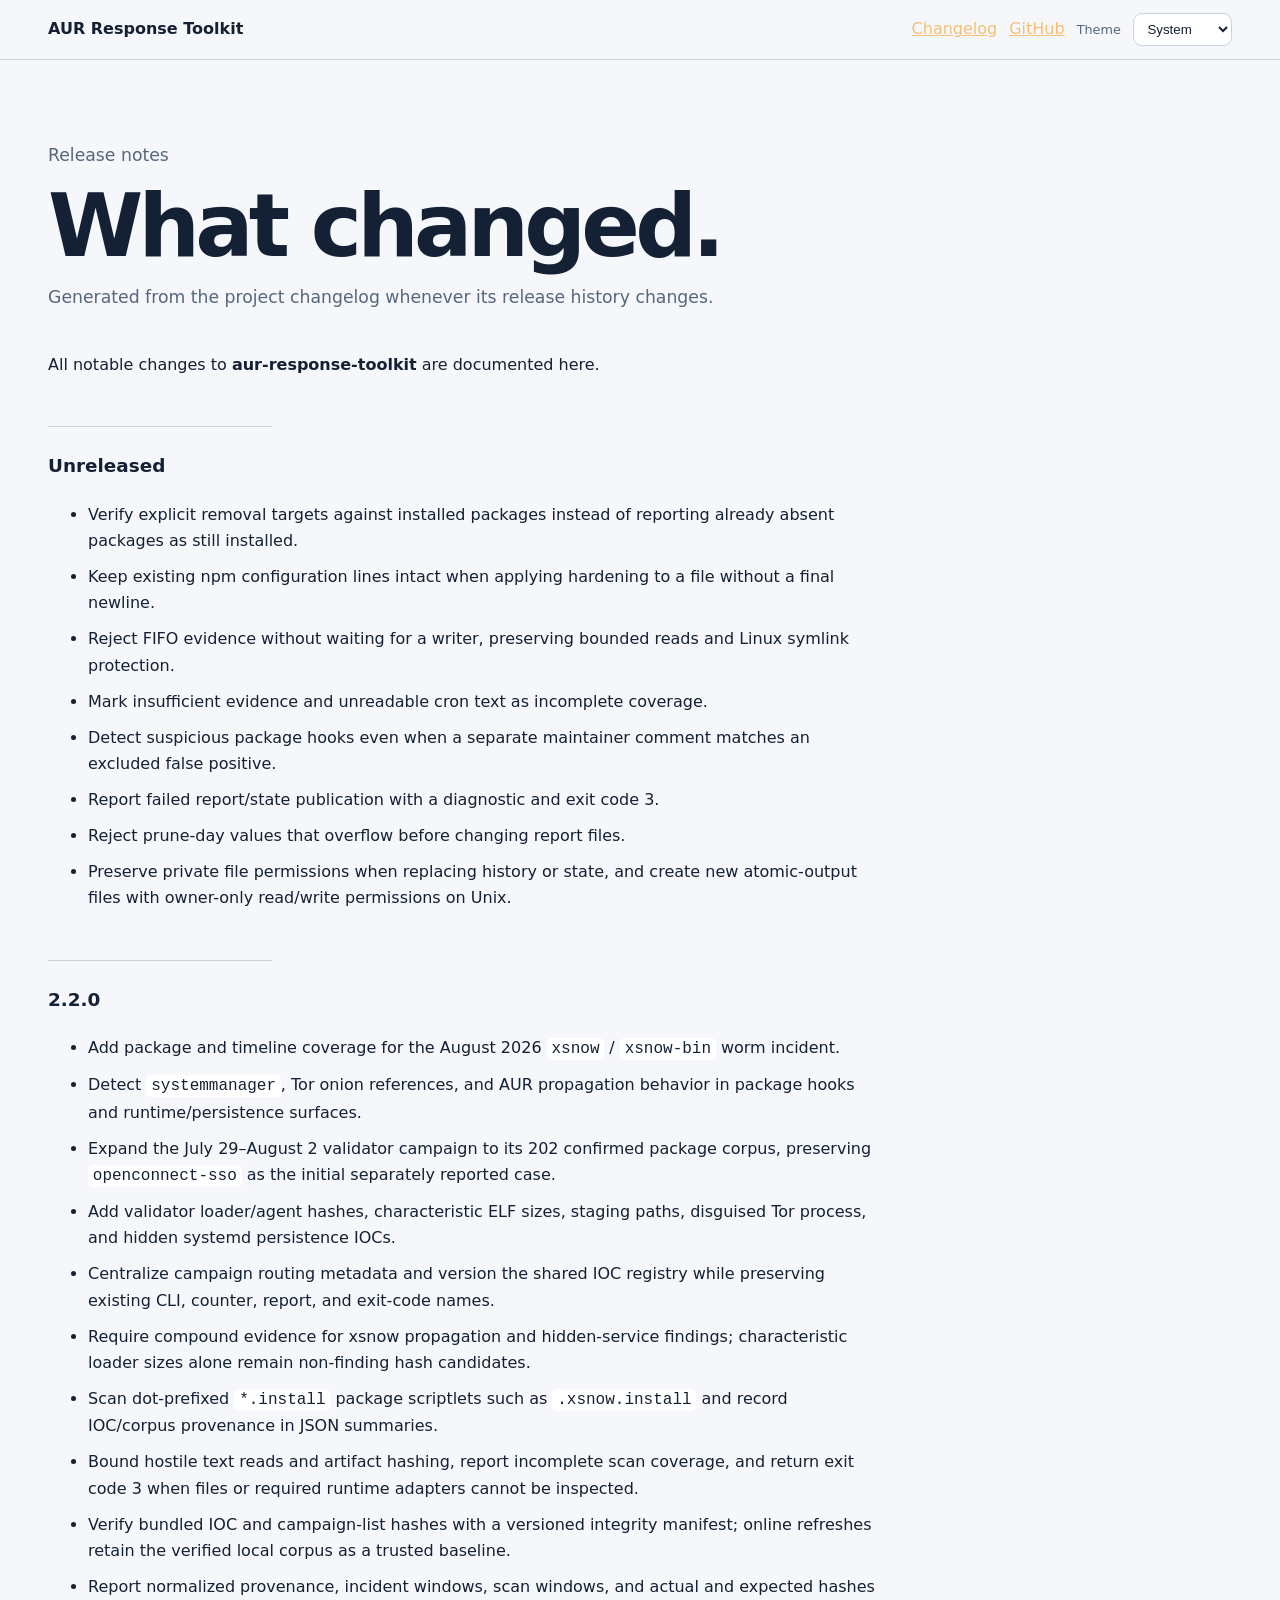
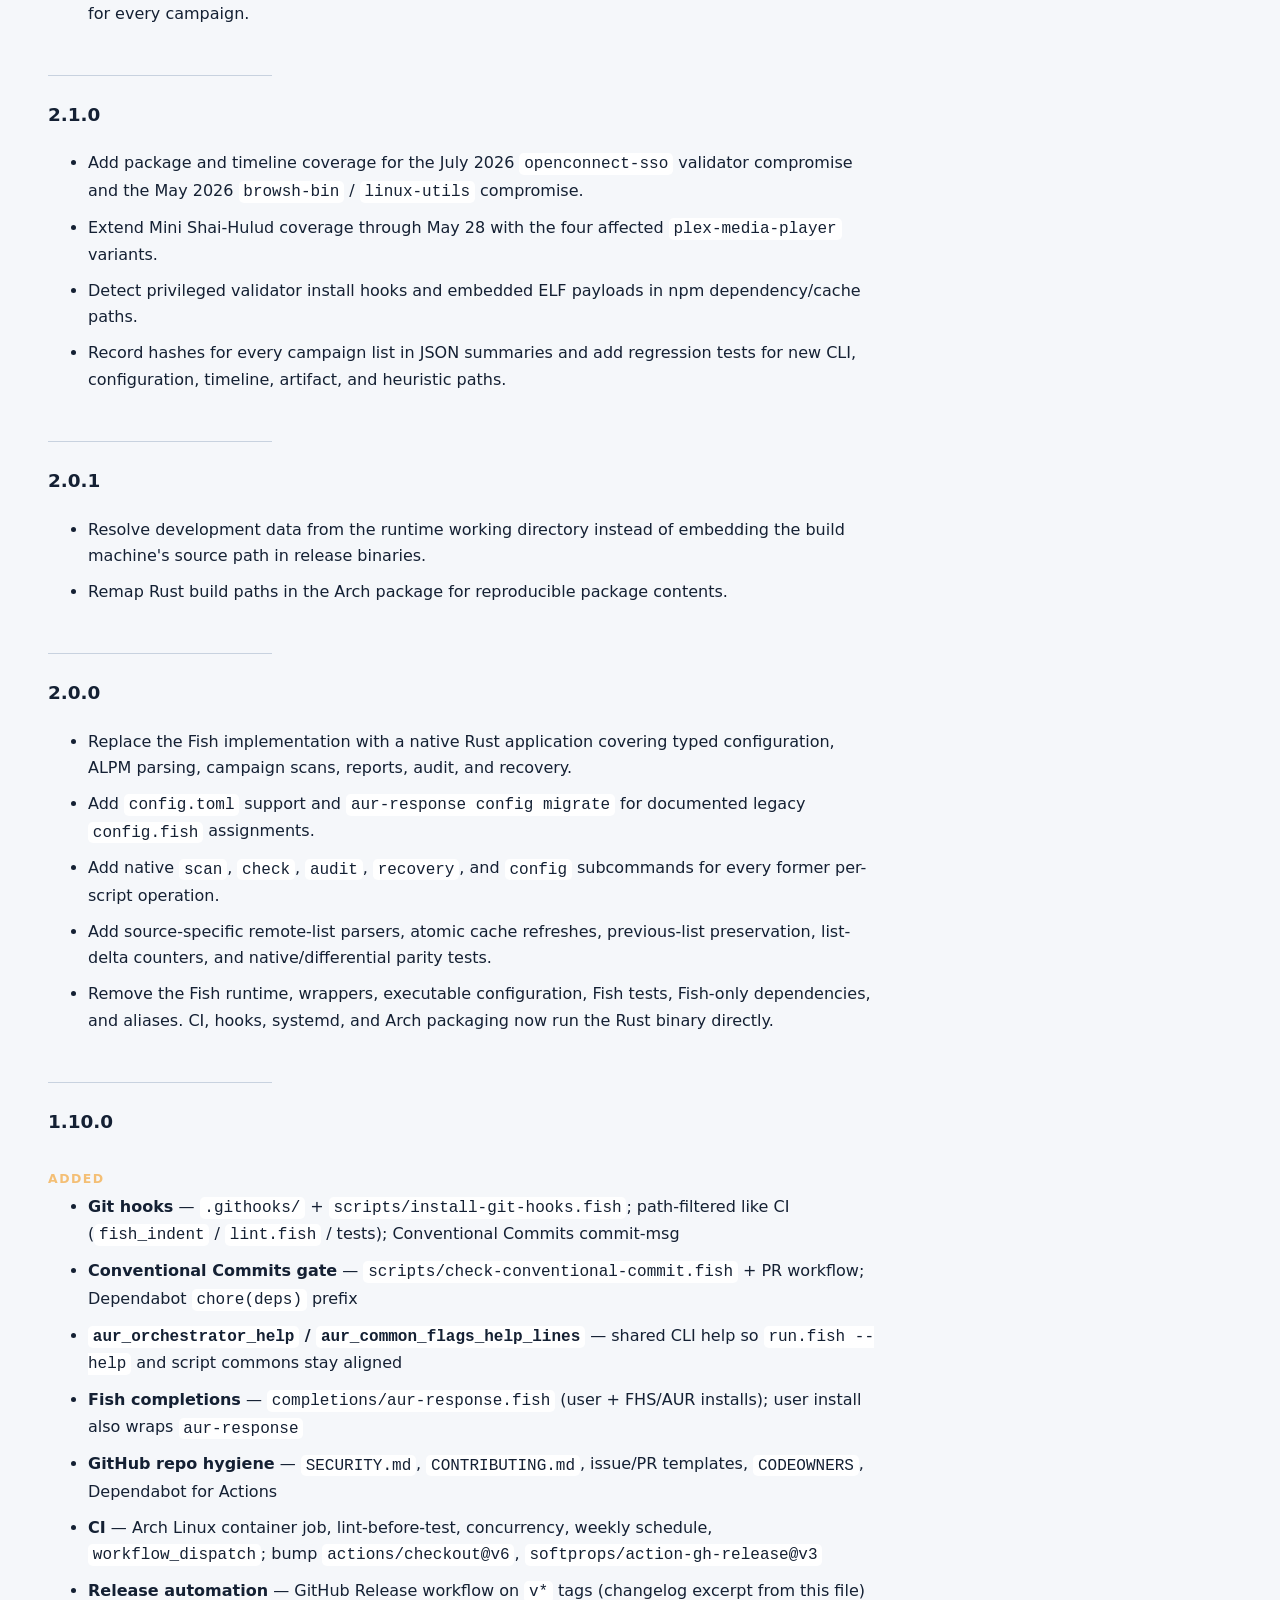
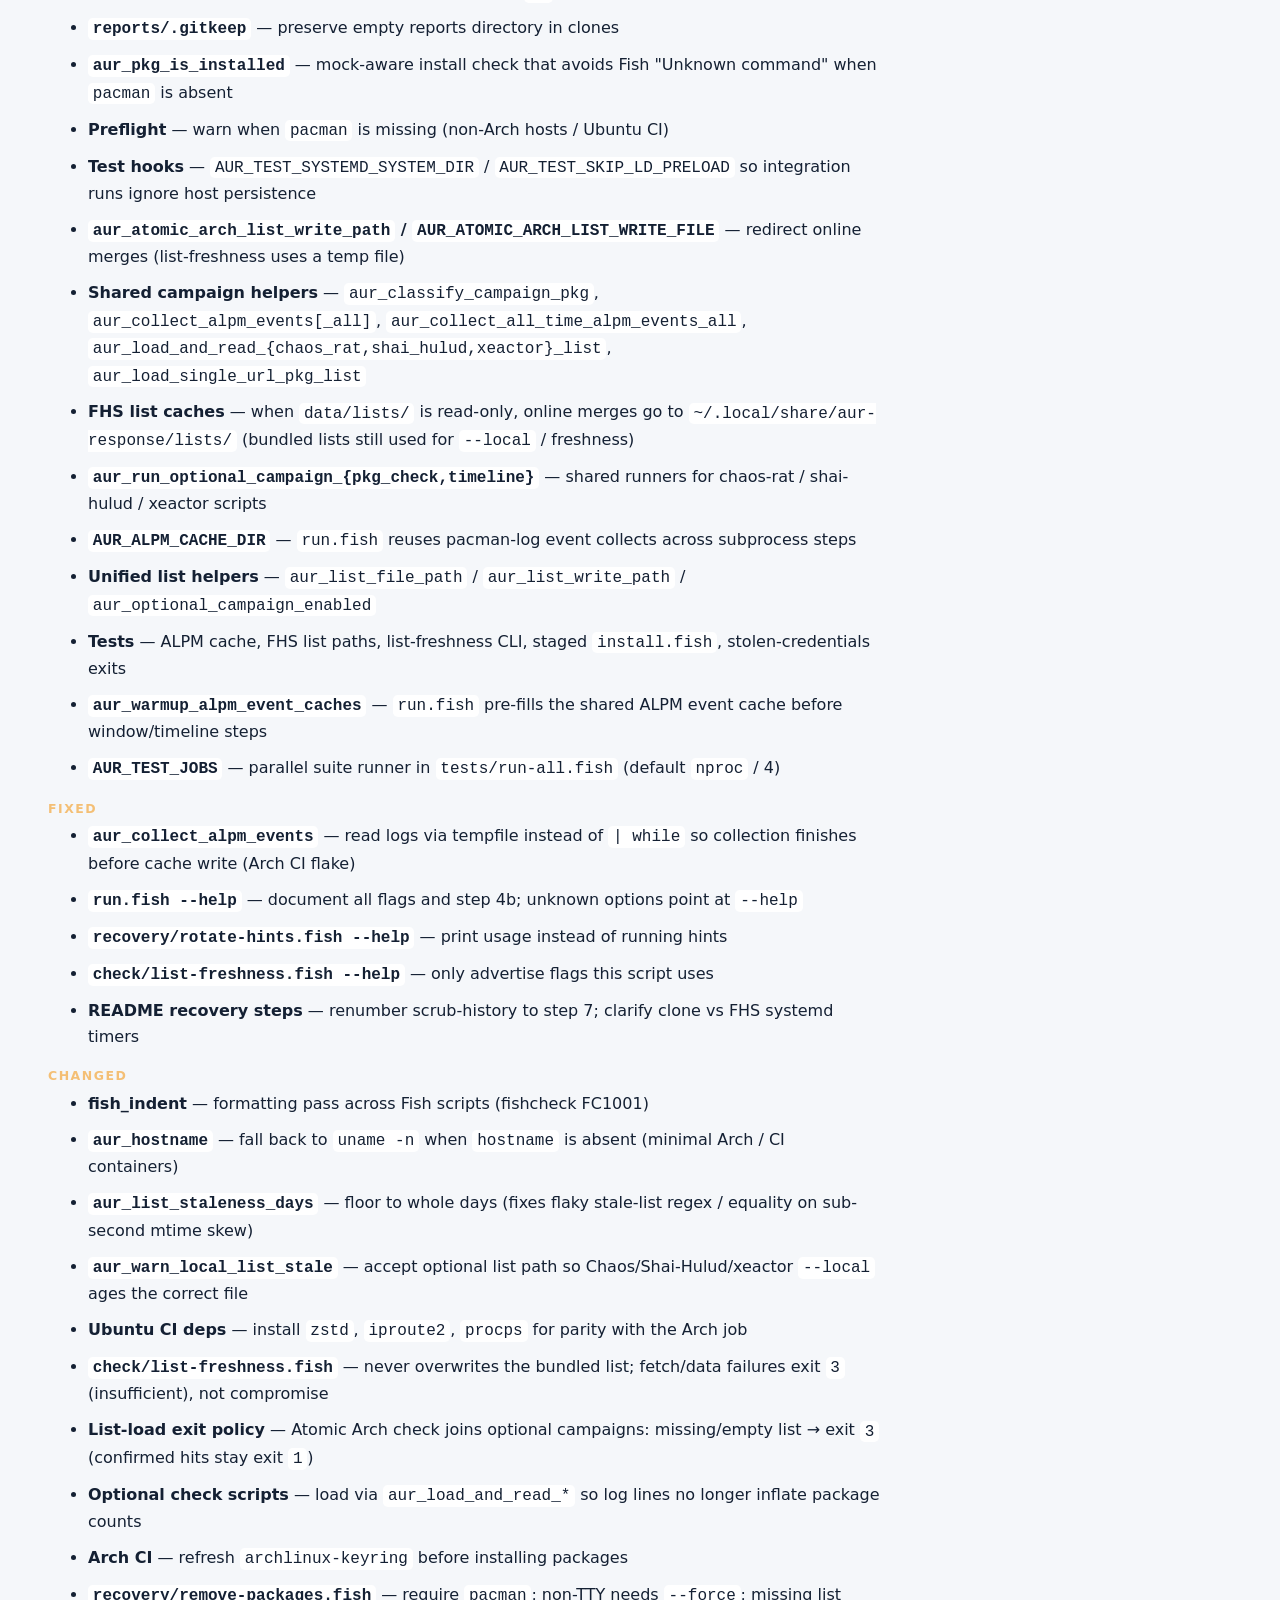
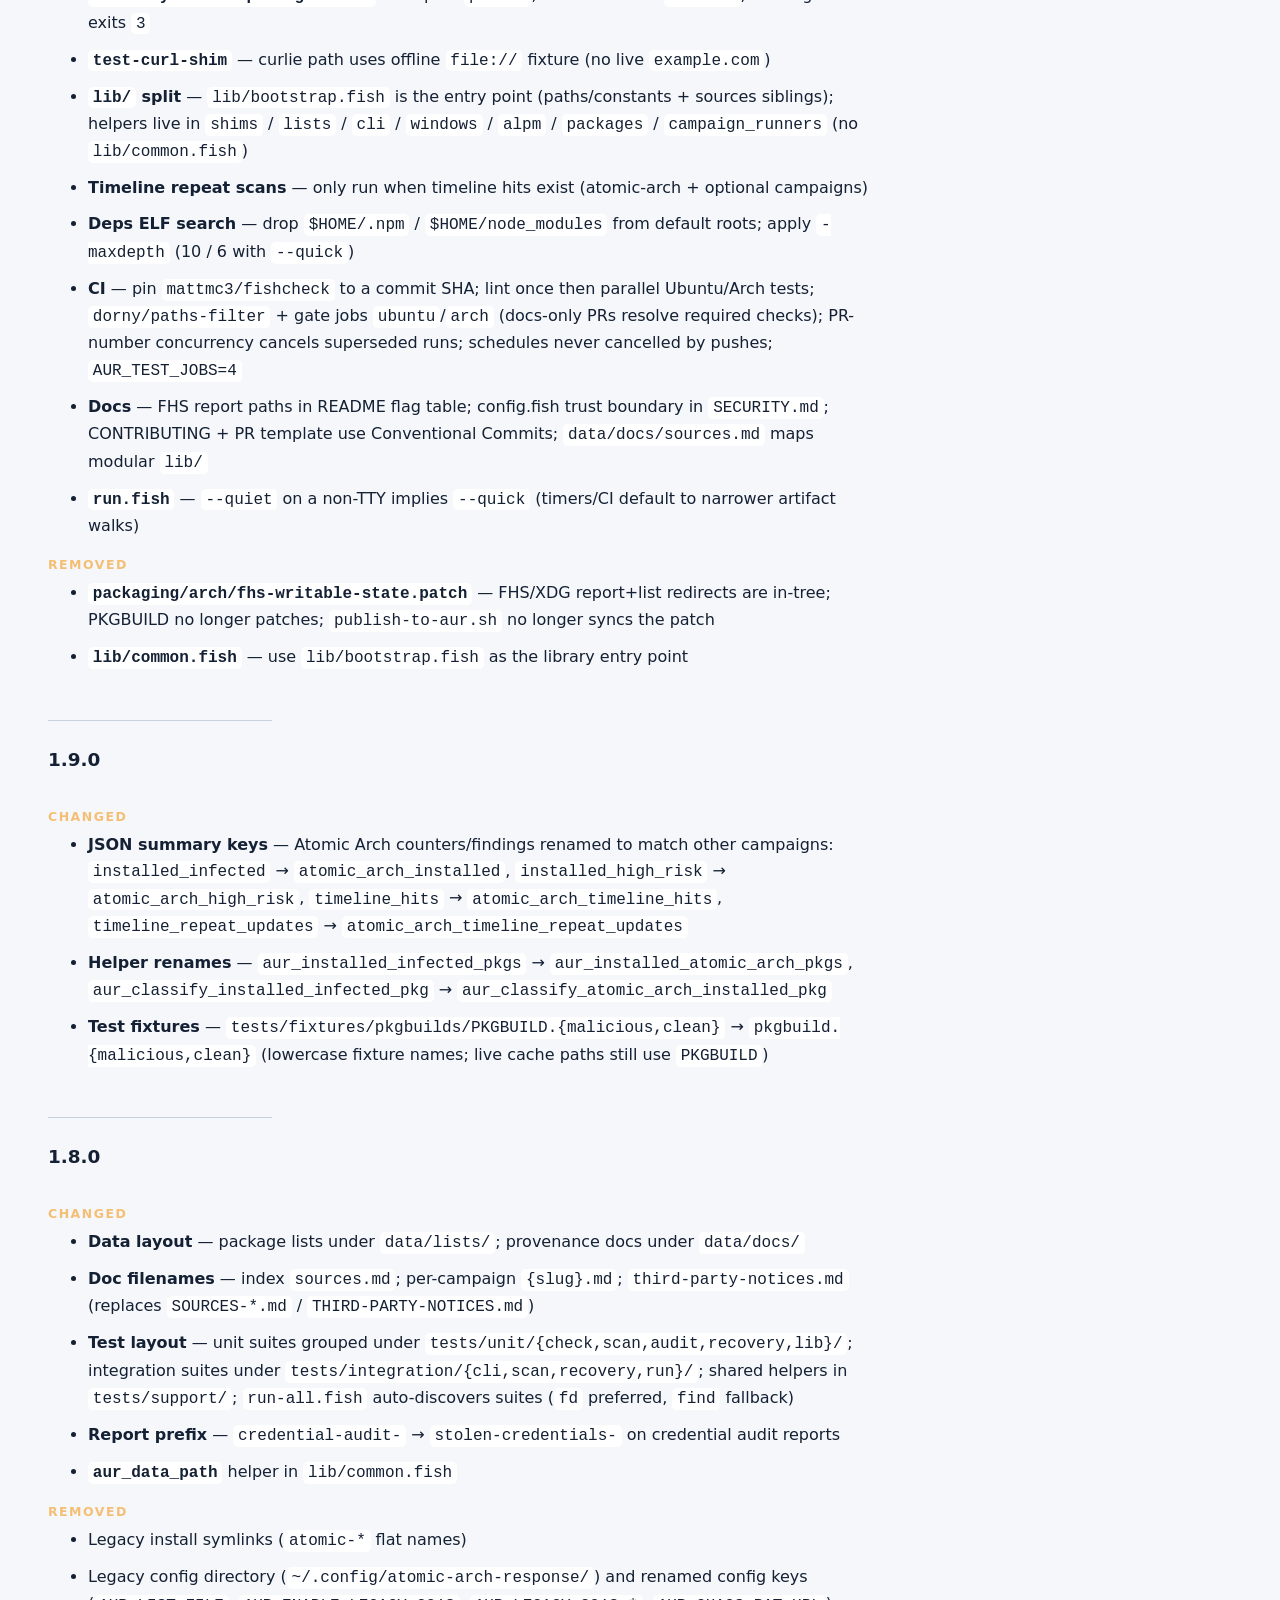
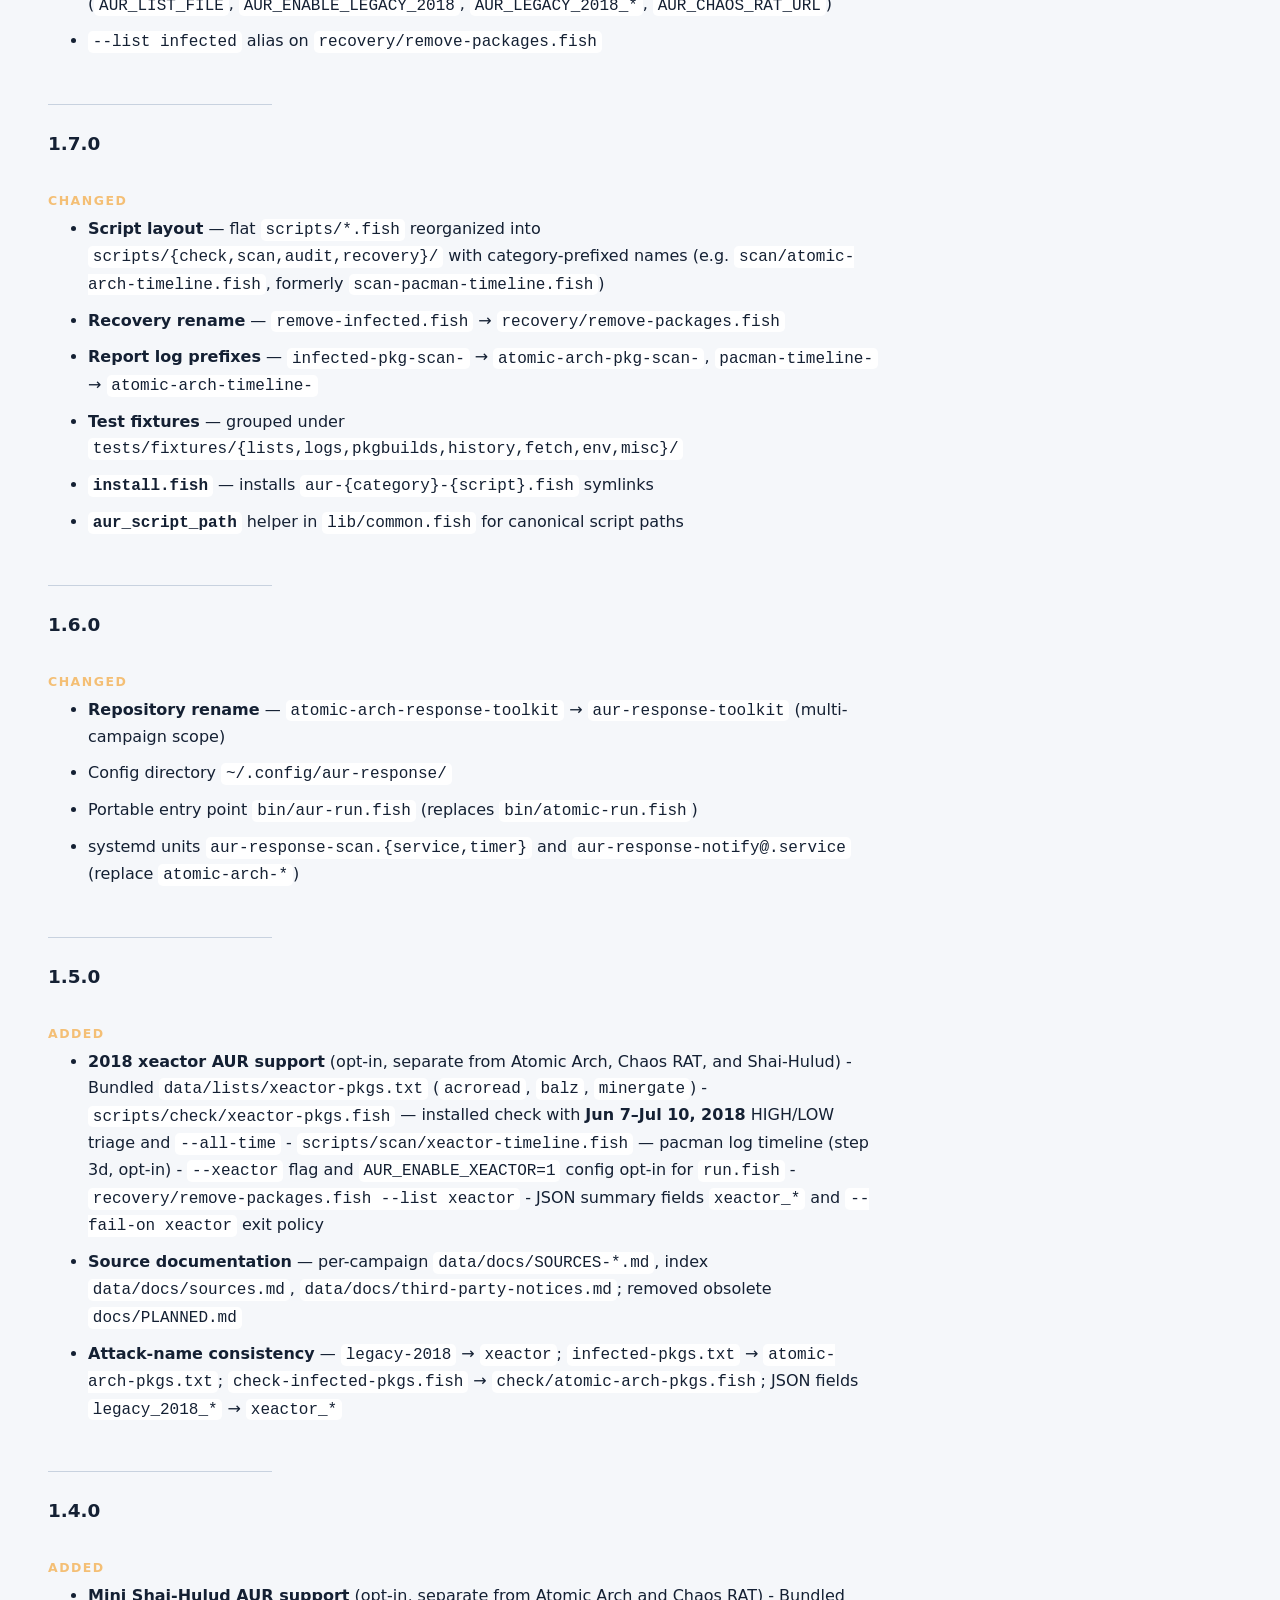
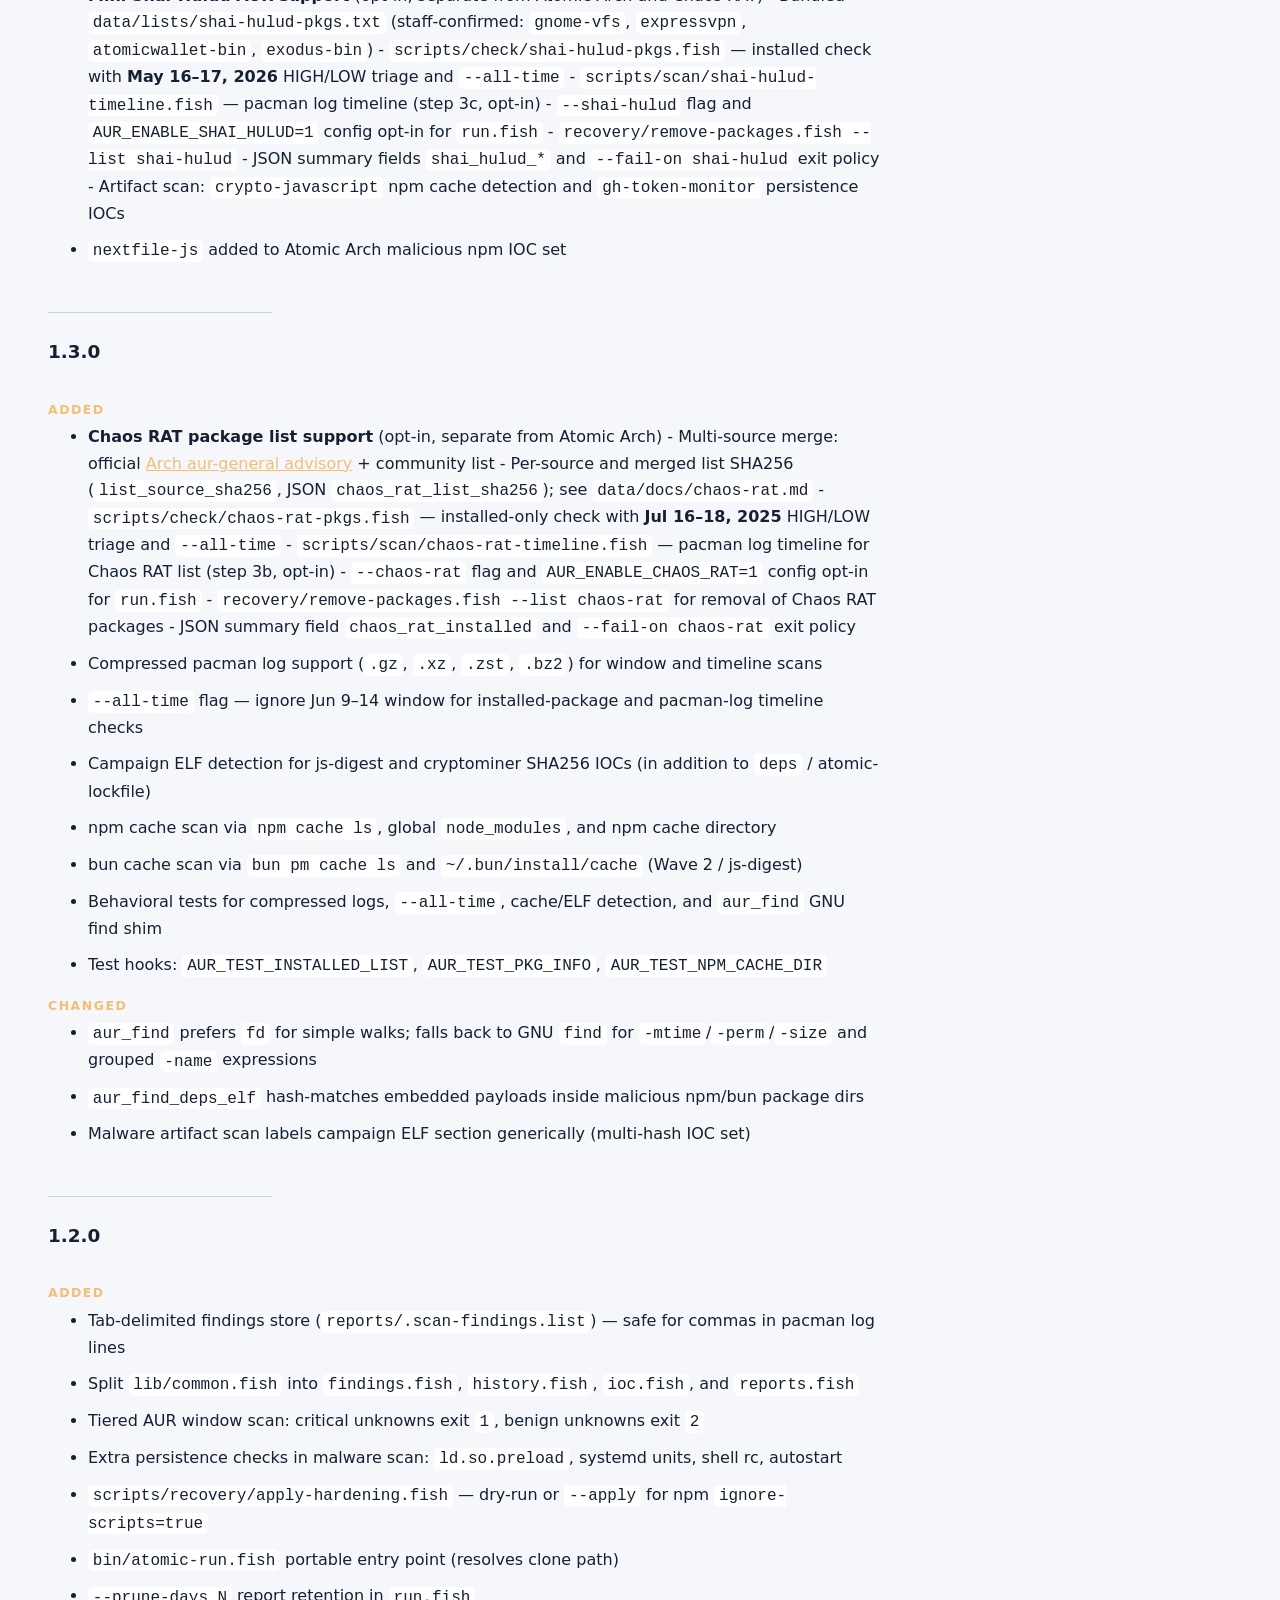
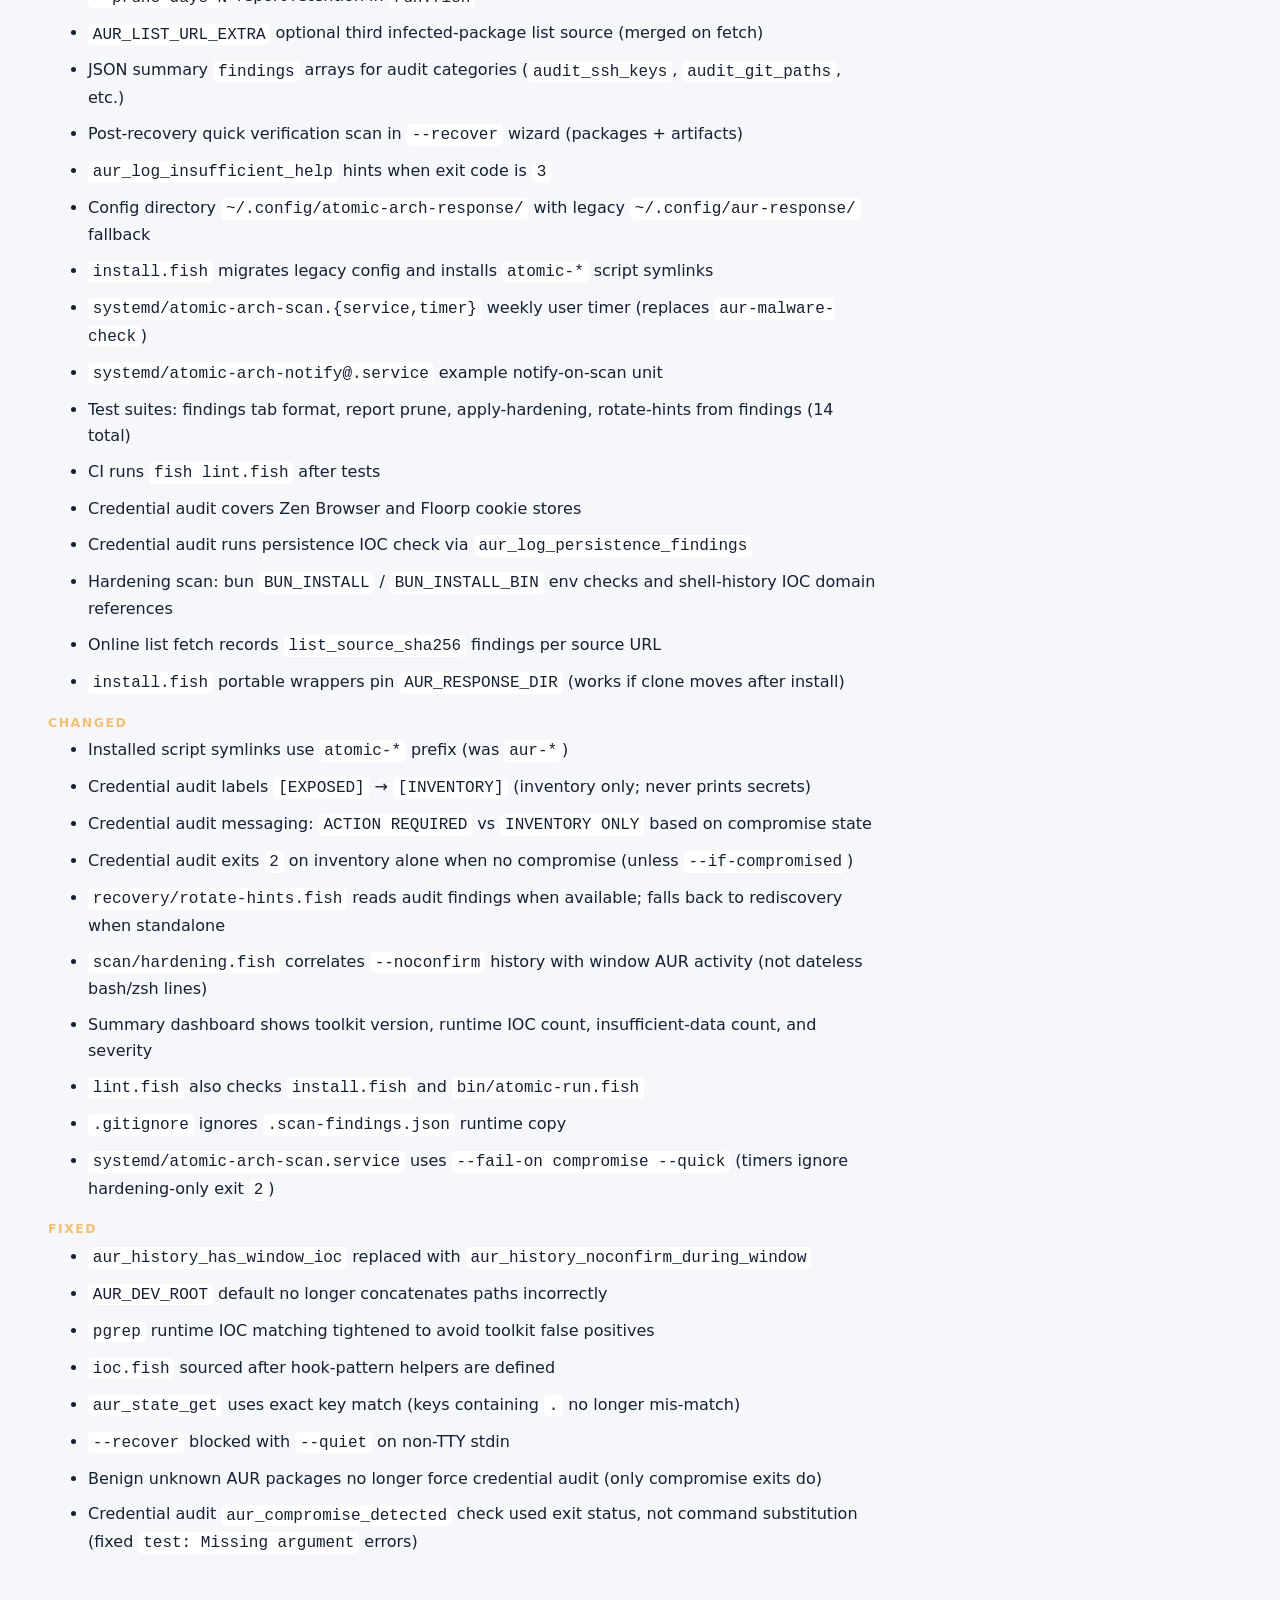
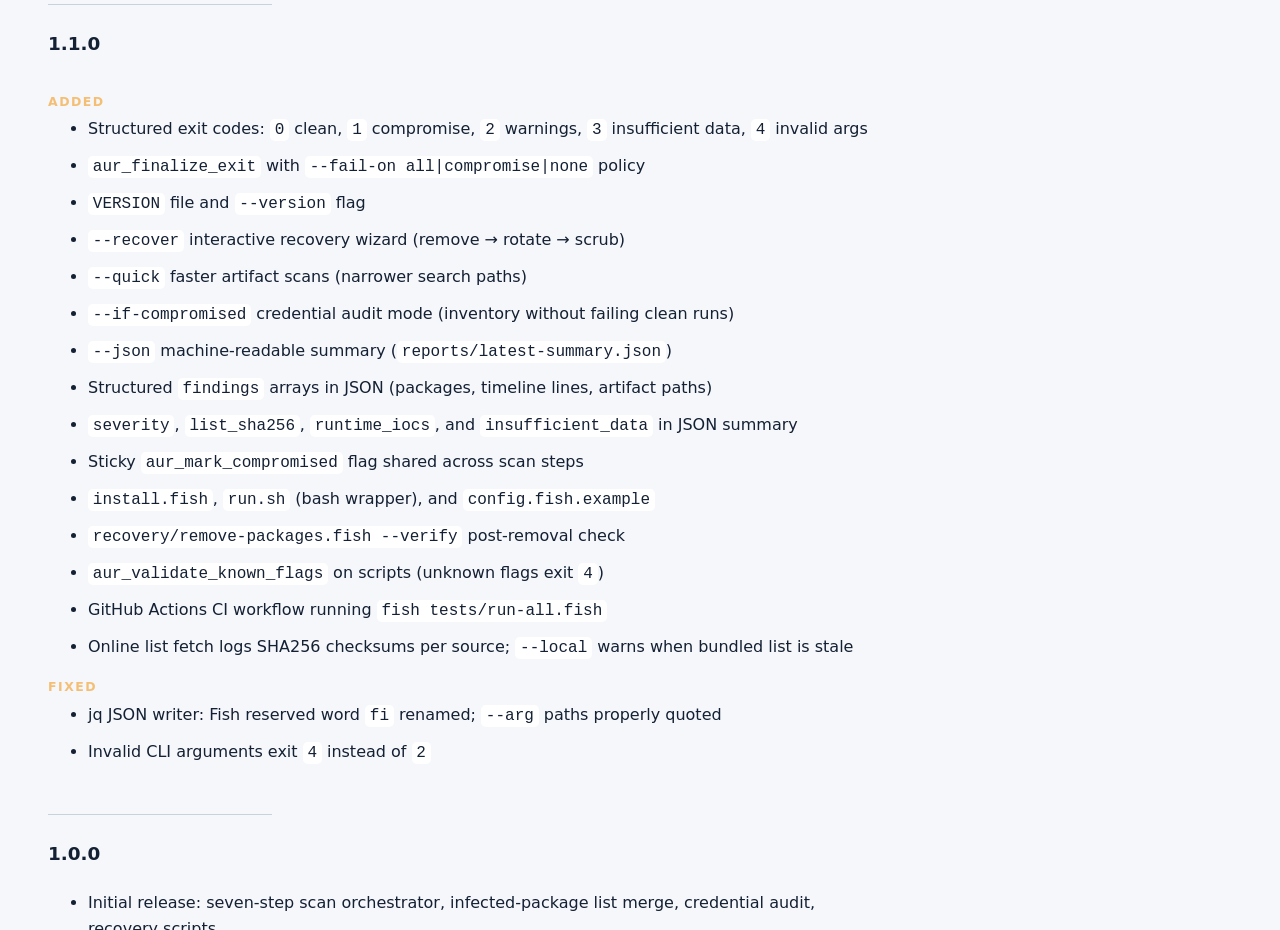
==== commit 6d7b8d4a: "fix: specify and enforce native evidence and recovery contracts" ====
--- a/site/changelog/index.html
+++ b/site/changelog/index.html
@@ -2,6 +2,16 @@
 :root{--accent:#f4bf75;--bg:#09111d;--panel:#111d2d;--ink:#edf5ff;--muted:#9fb0c5;--line:#2a3c53;color-scheme:dark}[data-changelog-scheme=light]{--bg:#f5f7fa;--panel:#fff;--ink:#142033;--muted:#56677d;--line:#c8d2df;color-scheme:light}*{box-sizing:border-box}body{margin:0;background:var(--bg);color:var(--ink);font:16px/1.65 ui-sans-serif,system-ui,sans-serif}a{color:var(--accent)}header{position:sticky;top:0;z-index:2;display:flex;align-items:center;justify-content:space-between;gap:1rem;padding:.8rem max(1rem,calc((100vw - 74rem)/2));border-bottom:1px solid var(--line);background:color-mix(in srgb,var(--bg) 90%,transparent);backdrop-filter:blur(16px)}header>a{font-weight:800;text-decoration:none;color:var(--ink)}nav,label{display:flex;align-items:center;gap:.75rem}label{color:var(--muted);font-size:.8rem}select{max-width:9rem;padding:.45rem .6rem;border:1px solid var(--line);border-radius:.55rem;background:var(--panel);color:var(--ink)}main{width:min(74rem,calc(100% - 2rem));margin:auto;padding:clamp(2rem,6vw,5rem) 0}.intro{max-width:46rem;margin-bottom:2.5rem}h1{font-size:clamp(2.4rem,7vw,5.4rem);line-height:.95;letter-spacing:-.055em;margin:.2rem 0 1rem}.intro p{color:var(--muted);font-size:1.08rem}h2{display:inline-block;min-width:14rem;margin:2rem 2rem 1rem 0;padding-top:1.5rem;border-top:1px solid var(--line);font-size:1.15rem}h3{margin:1rem 0 .25rem;color:var(--accent);font-size:.78rem;text-transform:uppercase;letter-spacing:.12em}p,ul{max-width:52rem;overflow-wrap:anywhere;margin:.25rem 0 1rem}li+li{margin-top:.6rem}code{padding:.12rem .3rem;border-radius:.3rem;background:var(--panel)}footer{padding:2rem;text-align:center;color:var(--muted);border-top:1px solid var(--line)}@media(max-width:700px){header{align-items:flex-start;flex-wrap:wrap}nav{flex-wrap:wrap}label span{position:absolute;width:1px;height:1px;overflow:hidden}}
 </style></head><body><header><a href="../">AUR Response Toolkit</a><nav><a aria-current="page" href="./">Changelog</a><a href="https://github.com/bolens/aur-response-toolkit">GitHub</a><label><span>Theme</span><select data-mode aria-label="Color theme"><option value="system">System</option><option value="time">Day cycle</option><option value="light">Light</option><option value="dark">Dark</option></select></label></nav></header><main><div class="intro"><p>Release notes</p><h1>What changed.</h1><p>Generated from the project changelog whenever its release history changes.</p></div><p>All notable changes to <strong>aur-response-toolkit</strong> are documented here.</p>
 <h2 id="unreleased">Unreleased</h2>
+<ul>
+<li>Verify explicit removal targets against installed packages instead of reporting already absent packages as still installed.</li>
+<li>Keep existing npm configuration lines intact when applying hardening to a file without a final newline.</li>
+<li>Reject FIFO evidence without waiting for a writer, preserving bounded reads and Linux symlink protection.</li>
+<li>Mark insufficient evidence and unreadable cron text as incomplete coverage.</li>
+<li>Detect suspicious package hooks even when a separate maintainer comment matches an excluded false positive.</li>
+<li>Report failed report/state publication with a diagnostic and exit code 3.</li>
+<li>Reject prune-day values that overflow before changing report files.</li>
+<li>Preserve private file permissions when replacing history or state, and create new atomic-output files with owner-only read/write permissions on Unix.</li>
+</ul>
 <h2 id="2-2-0">2.2.0</h2>
 <ul>
 <li>Add package and timeline coverage for the August 2026 <code>xsnow</code> / <code>xsnow-bin</code> worm incident.</li>
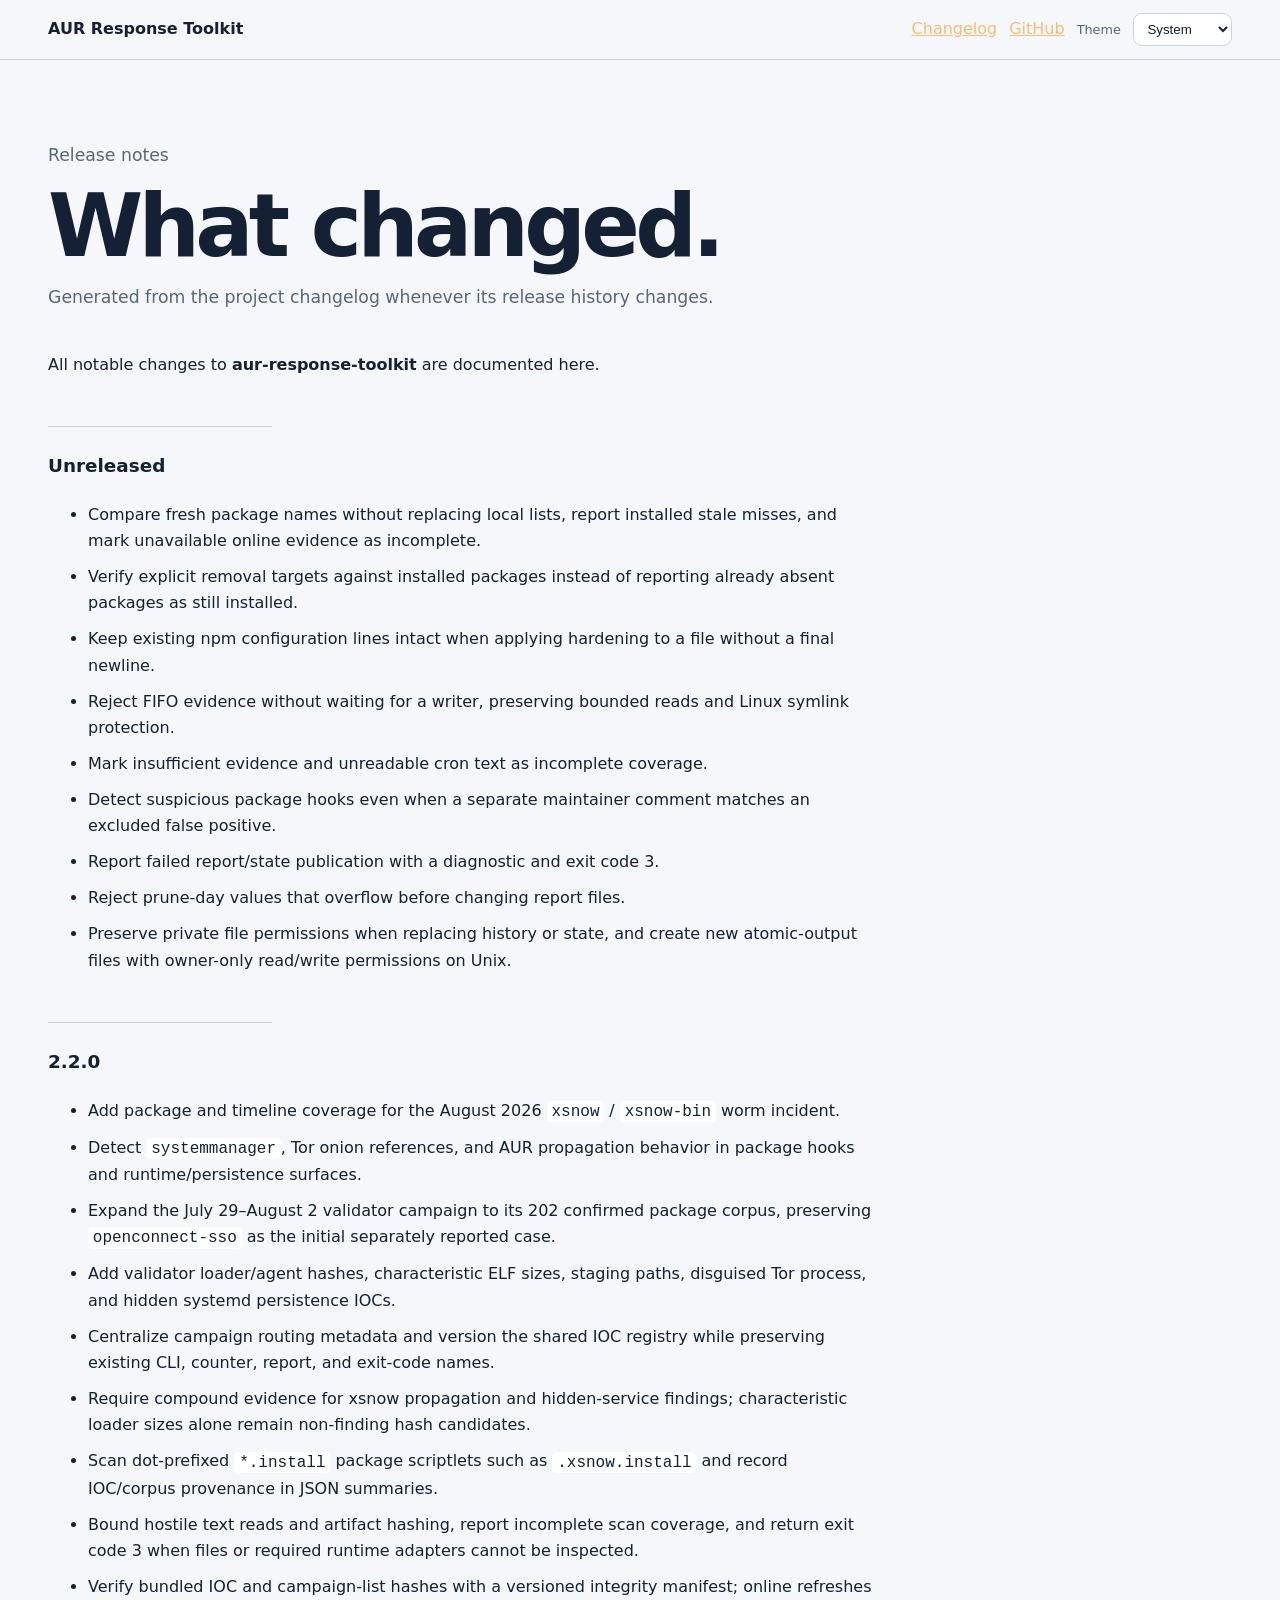
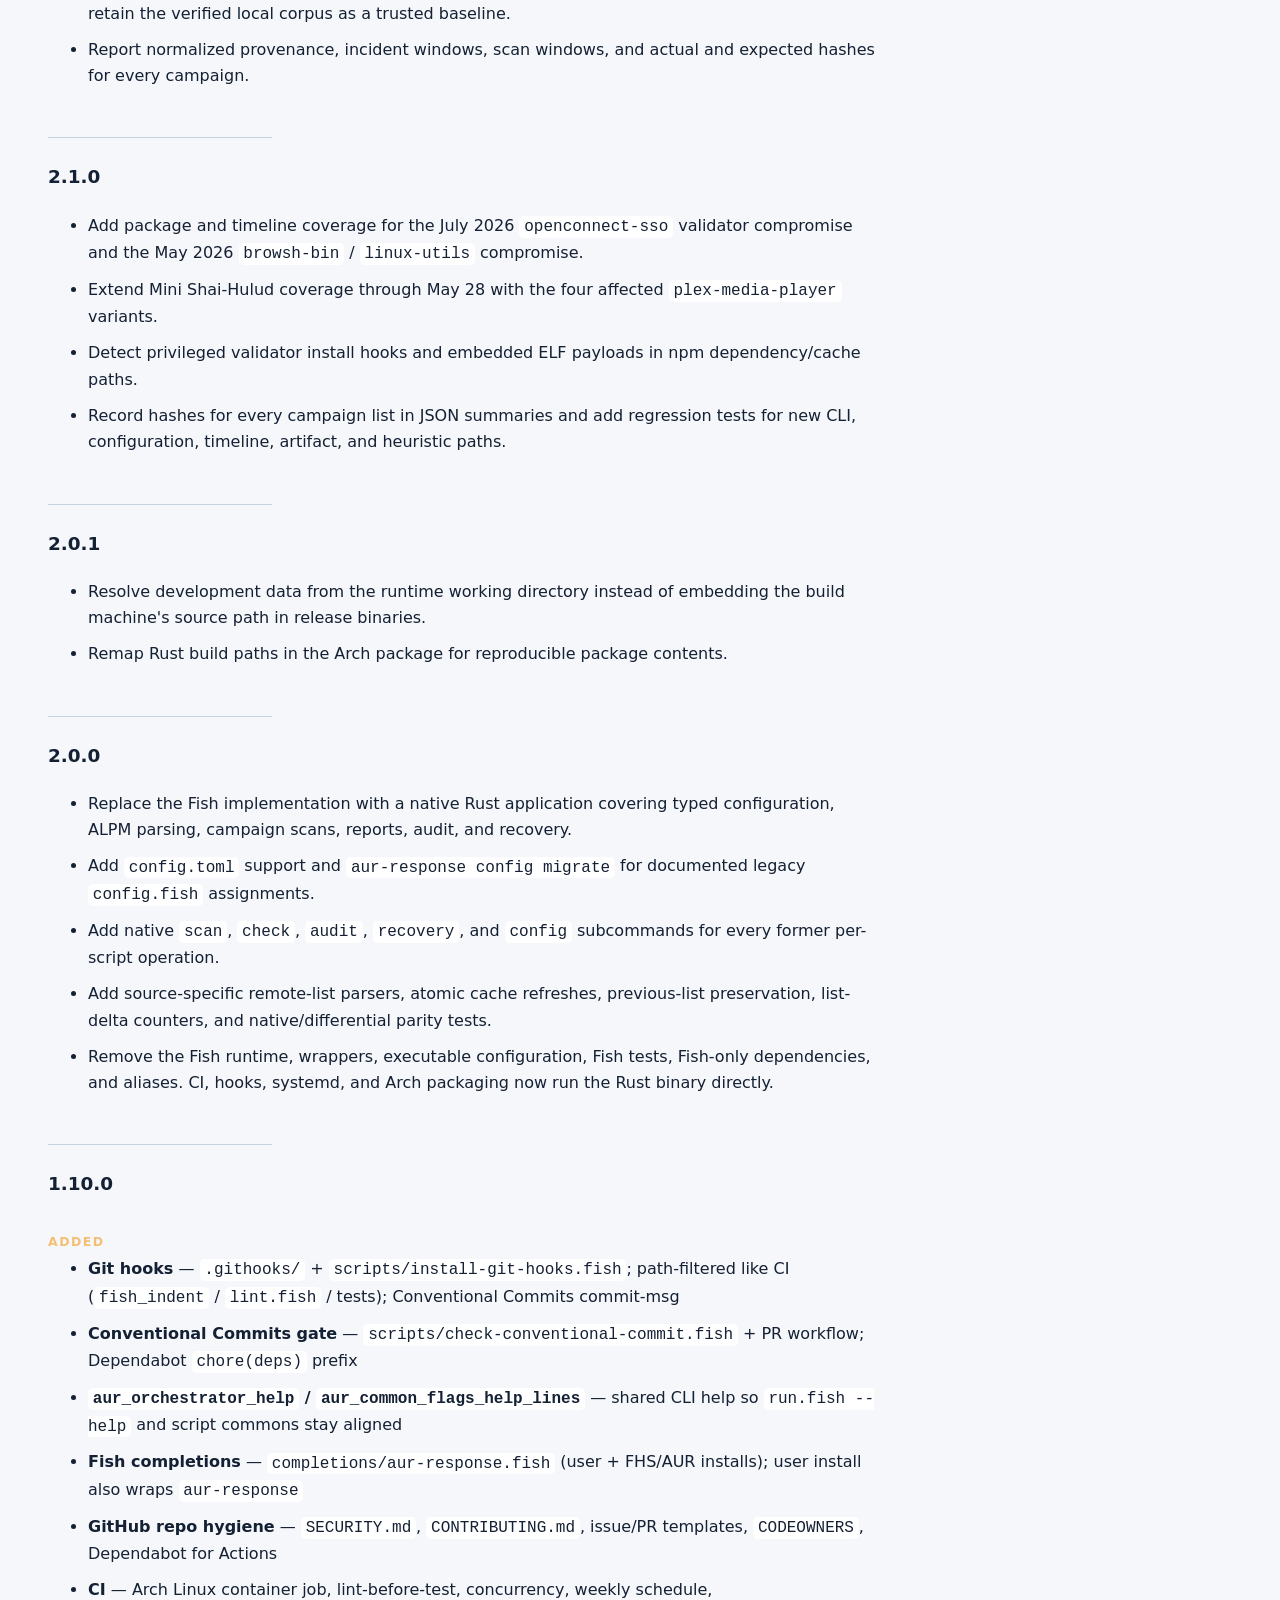
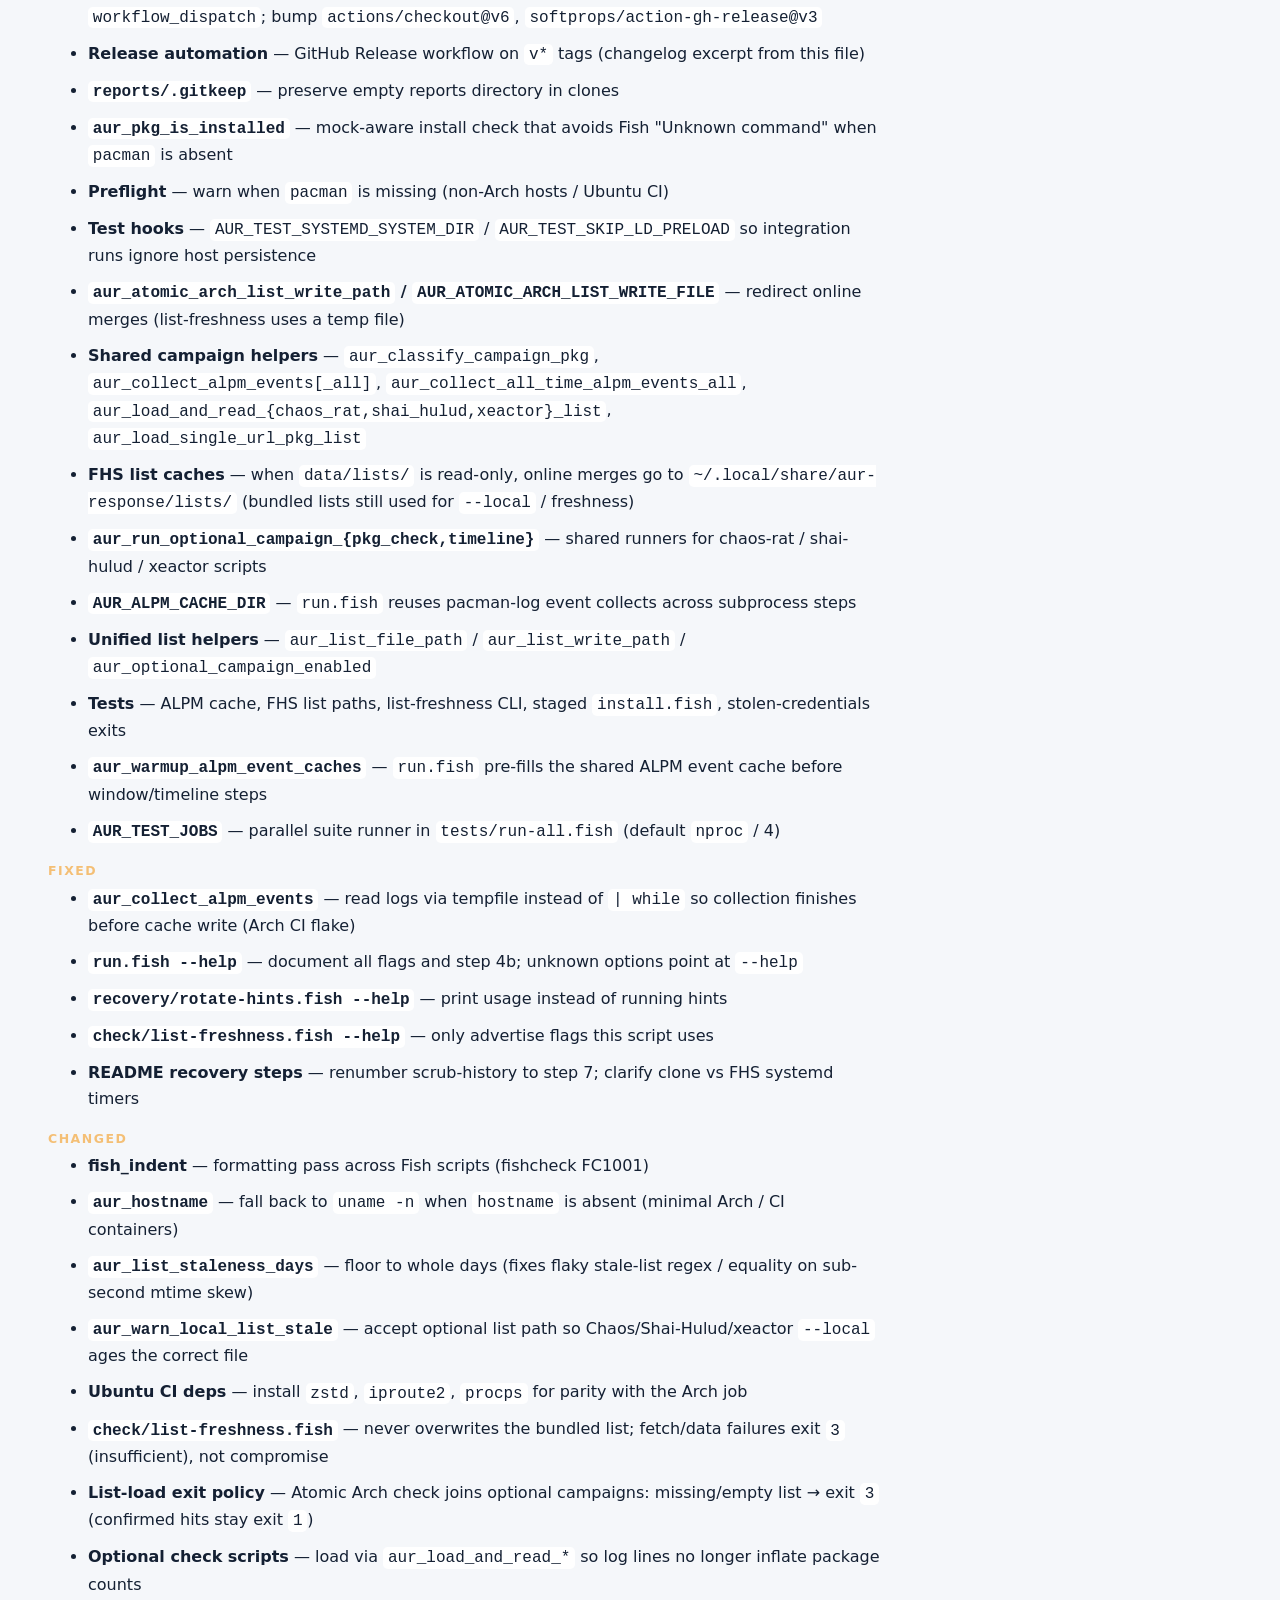
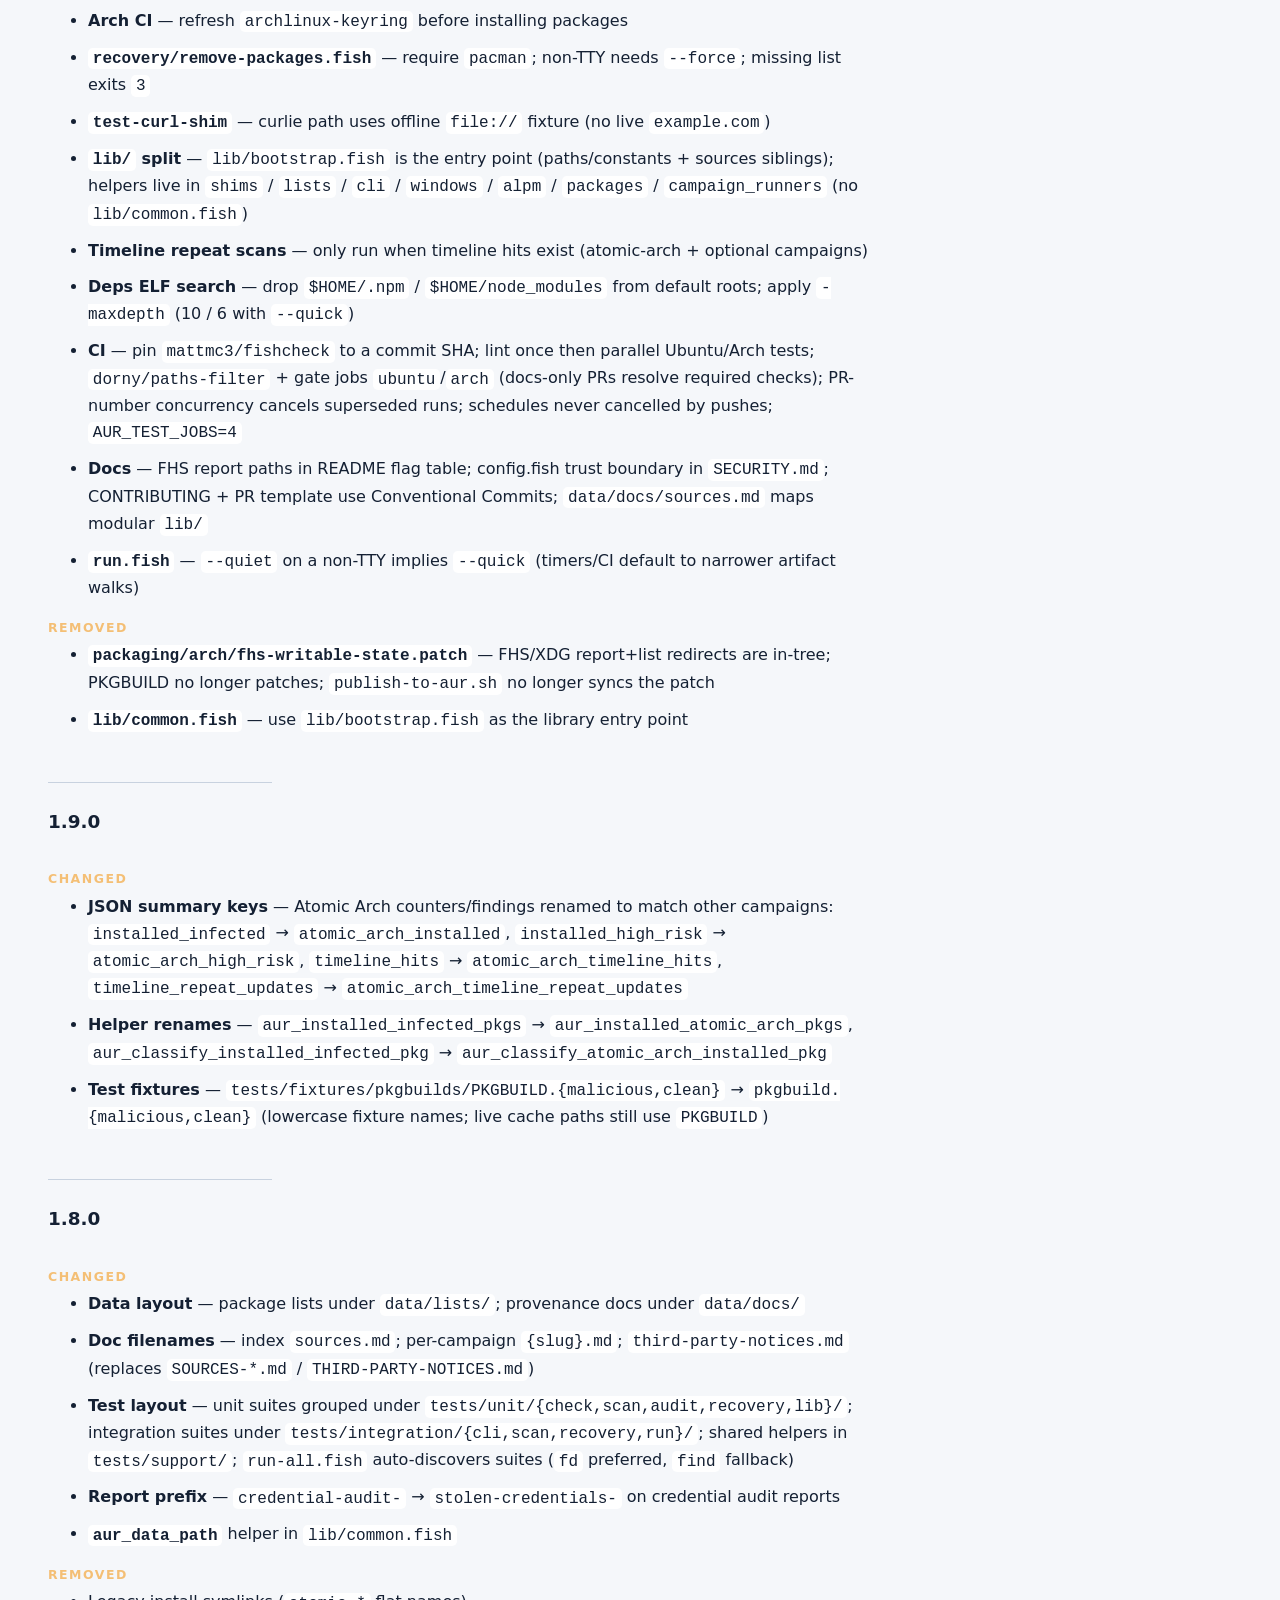
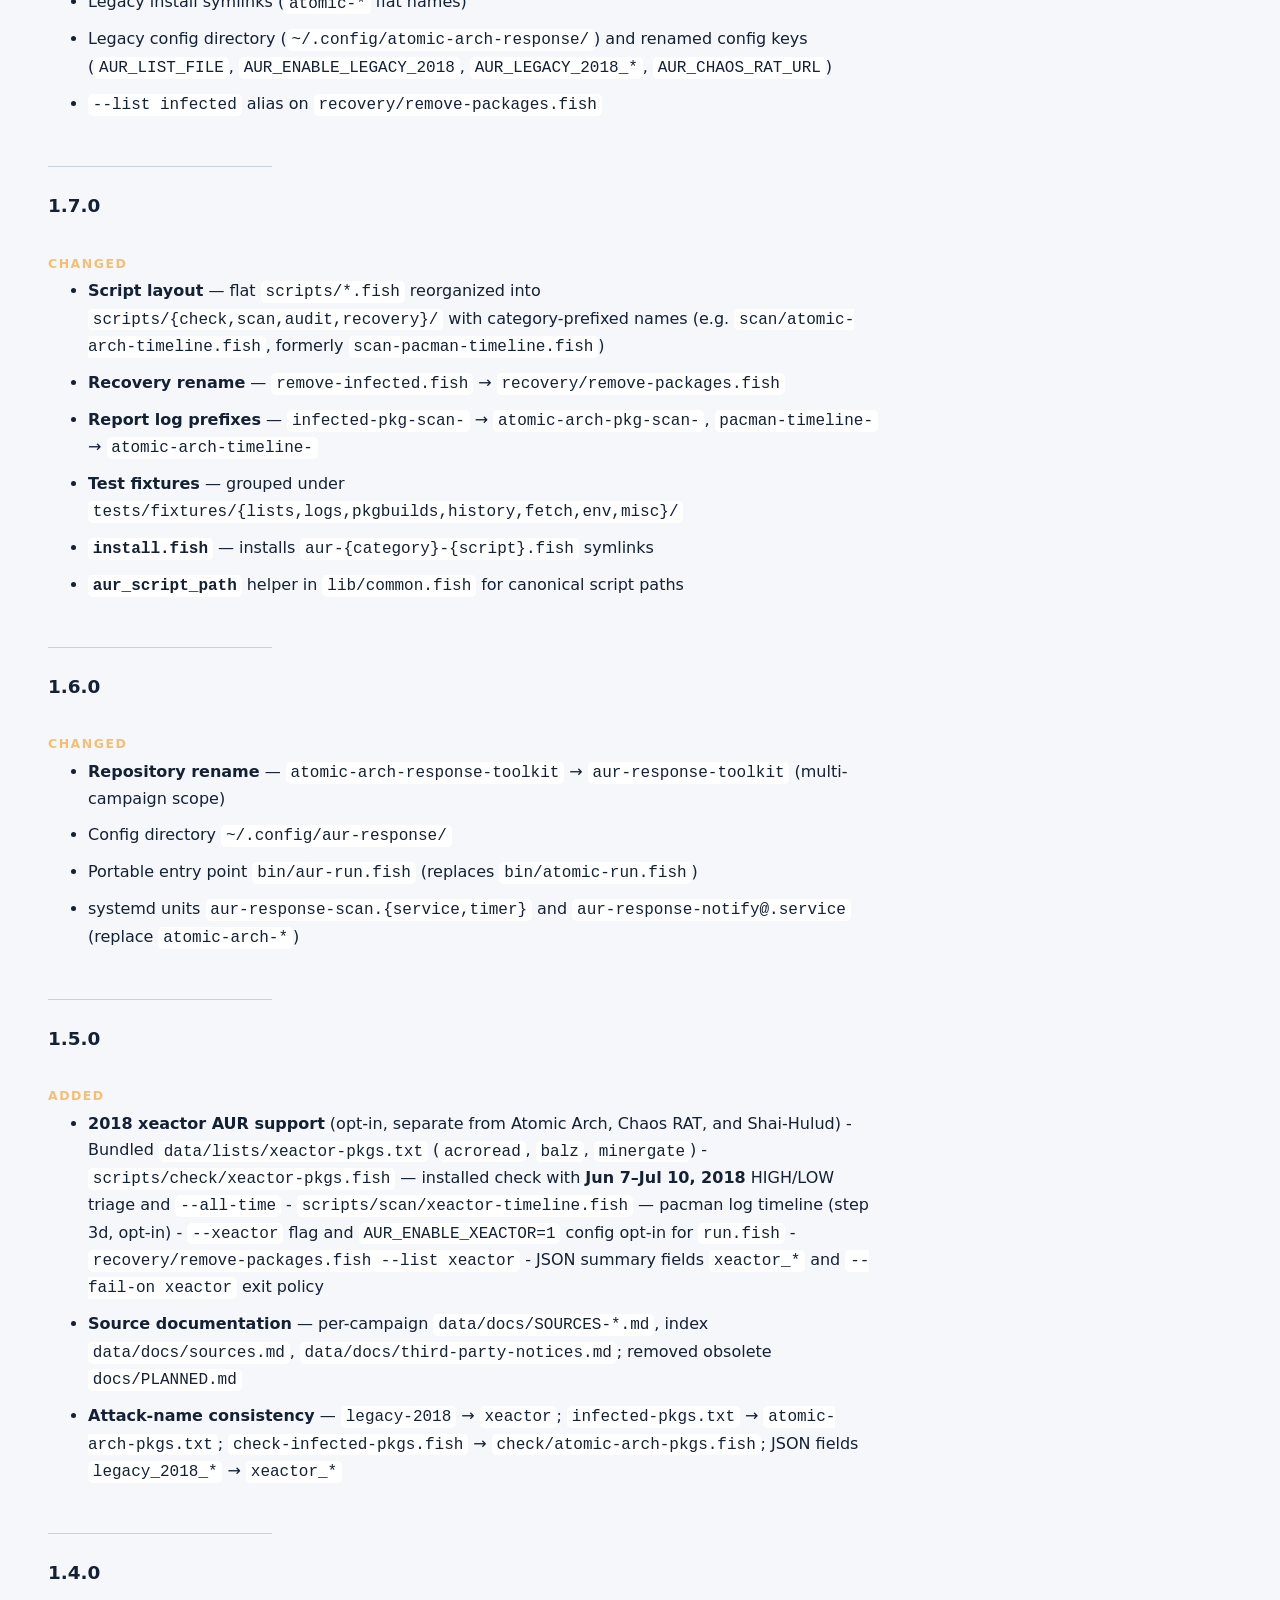
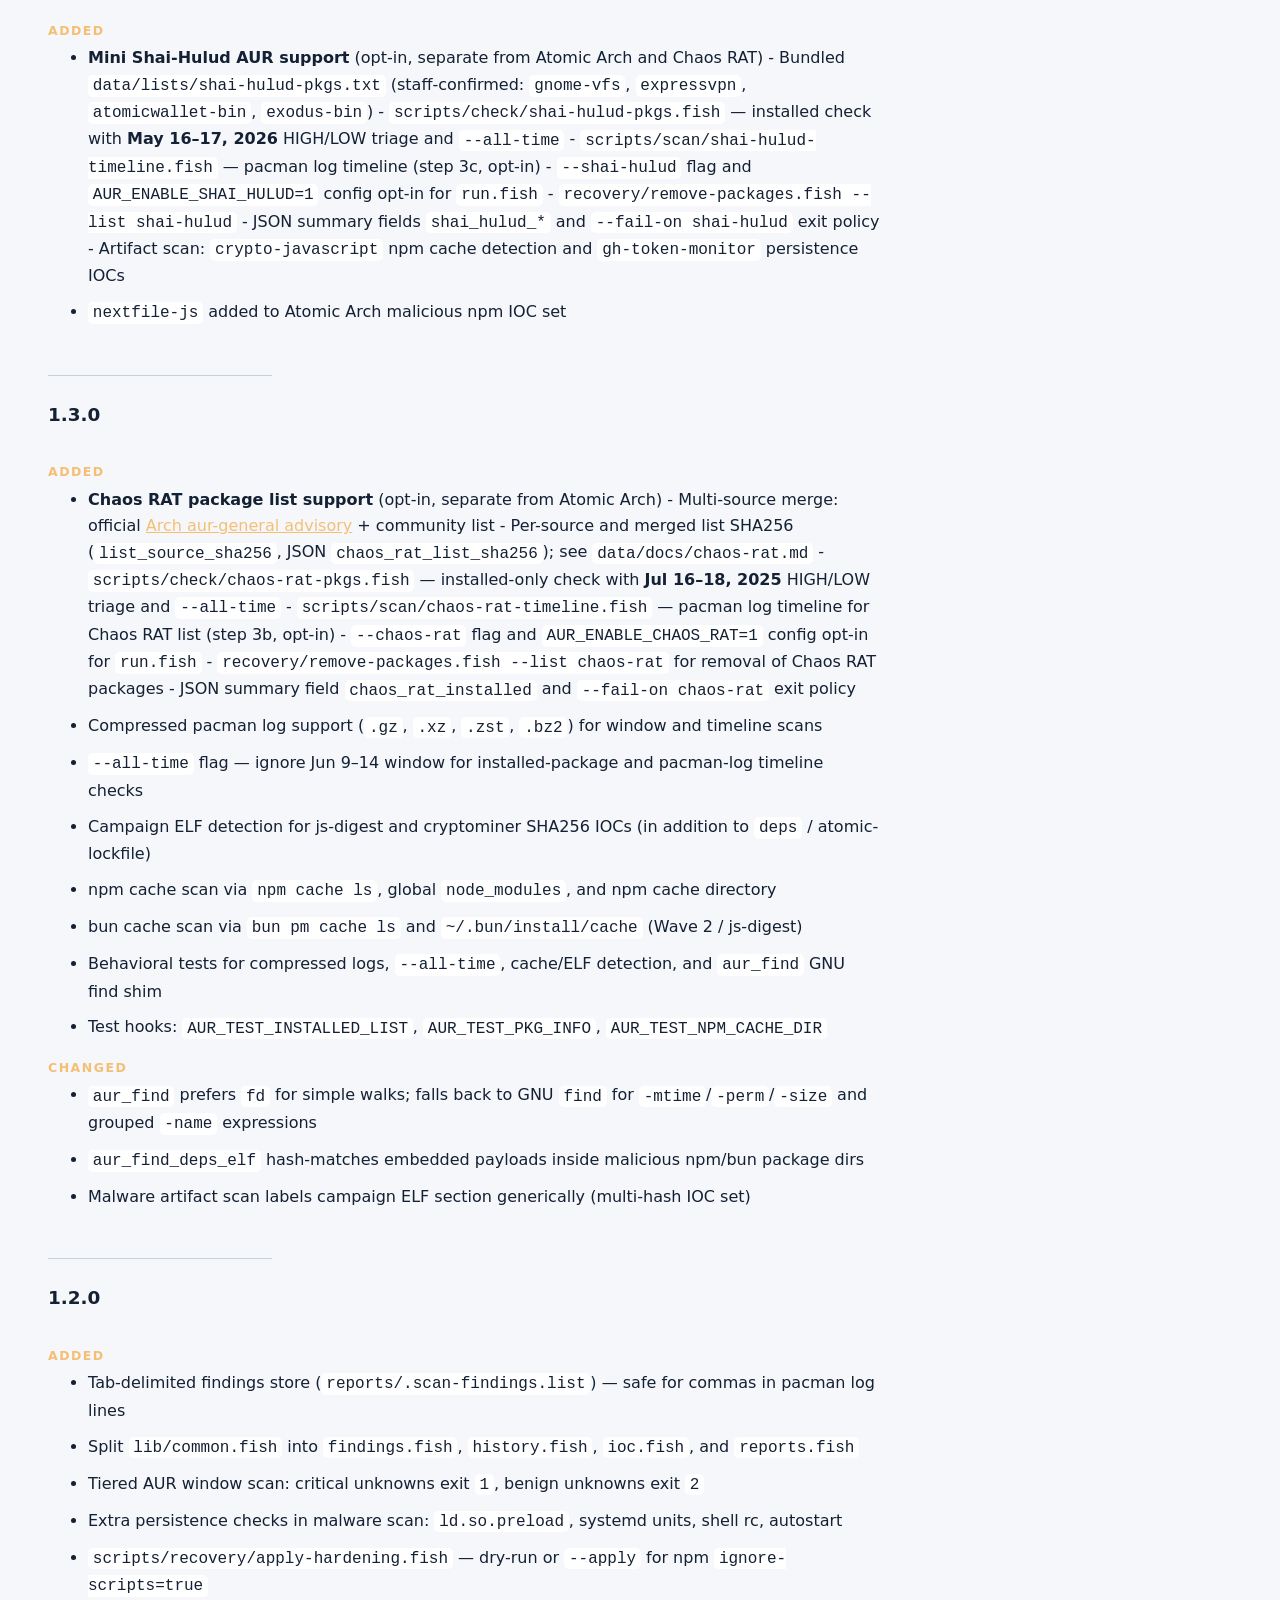
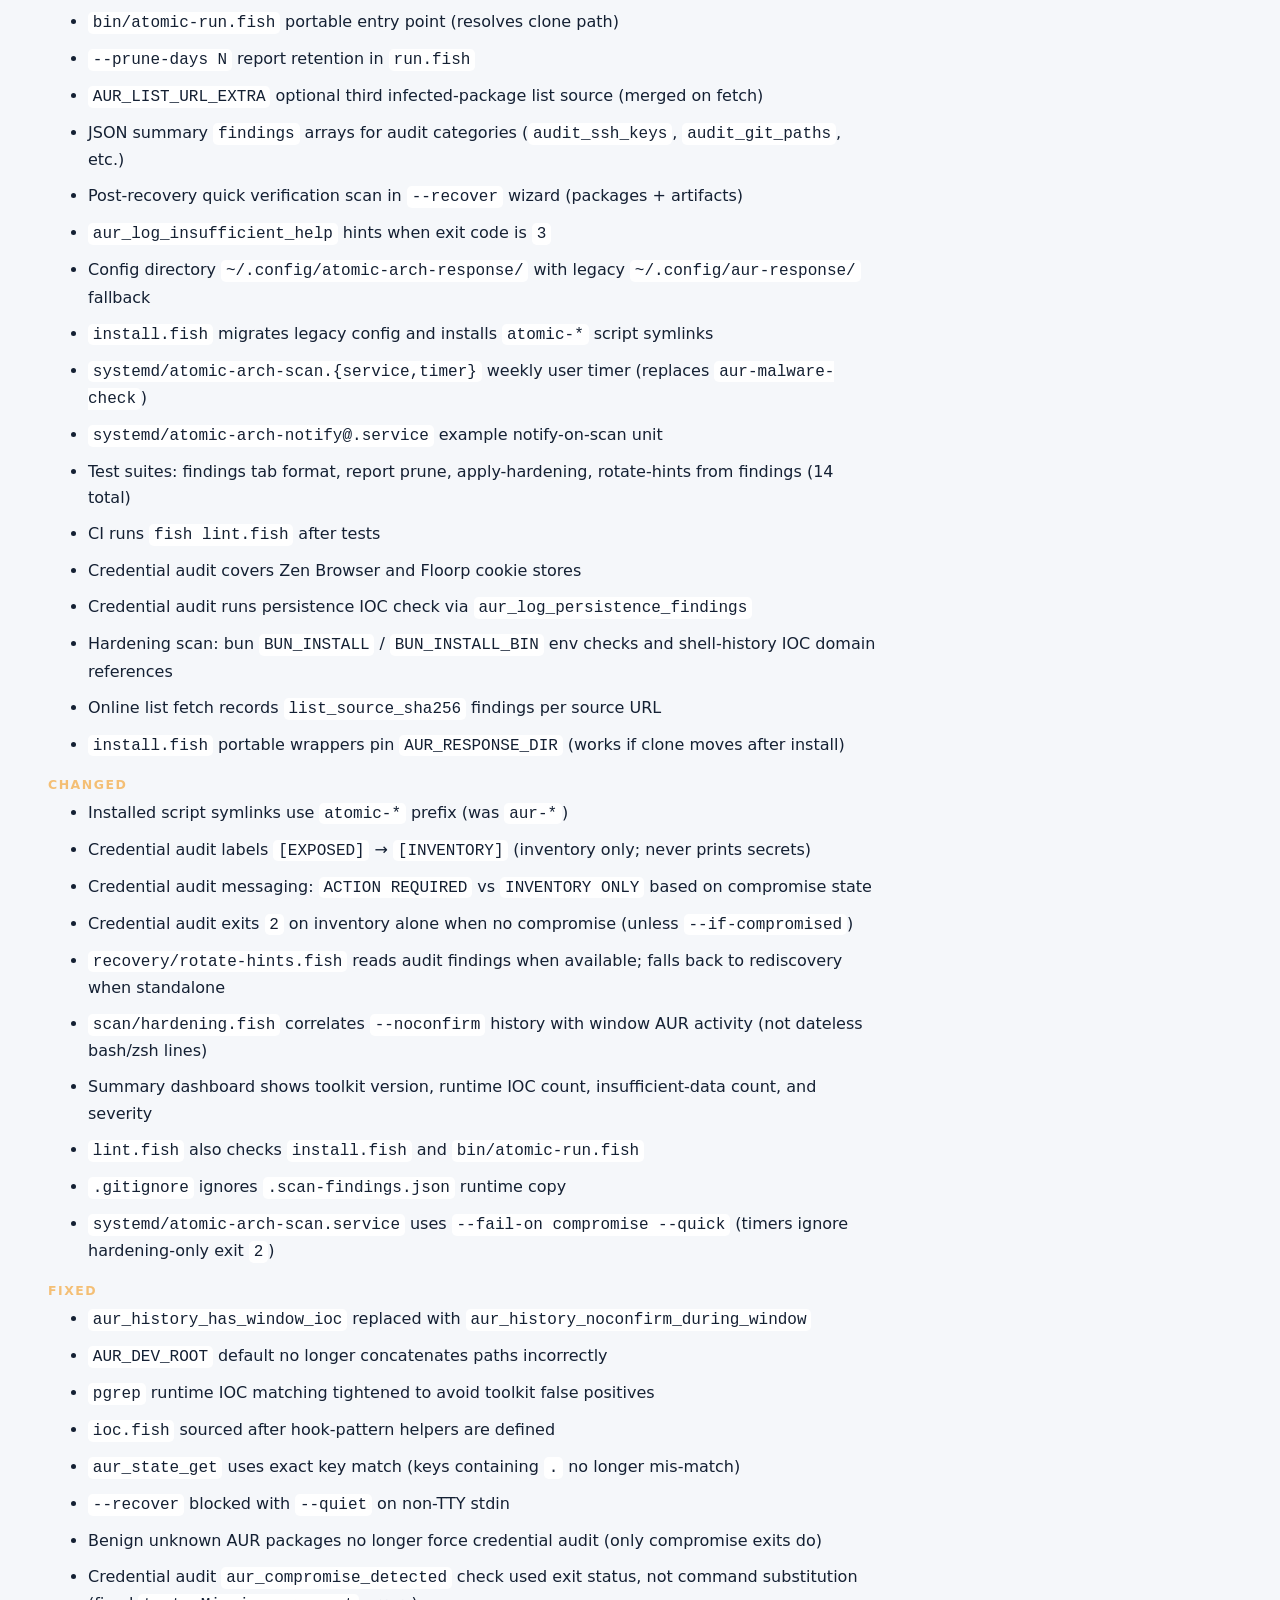
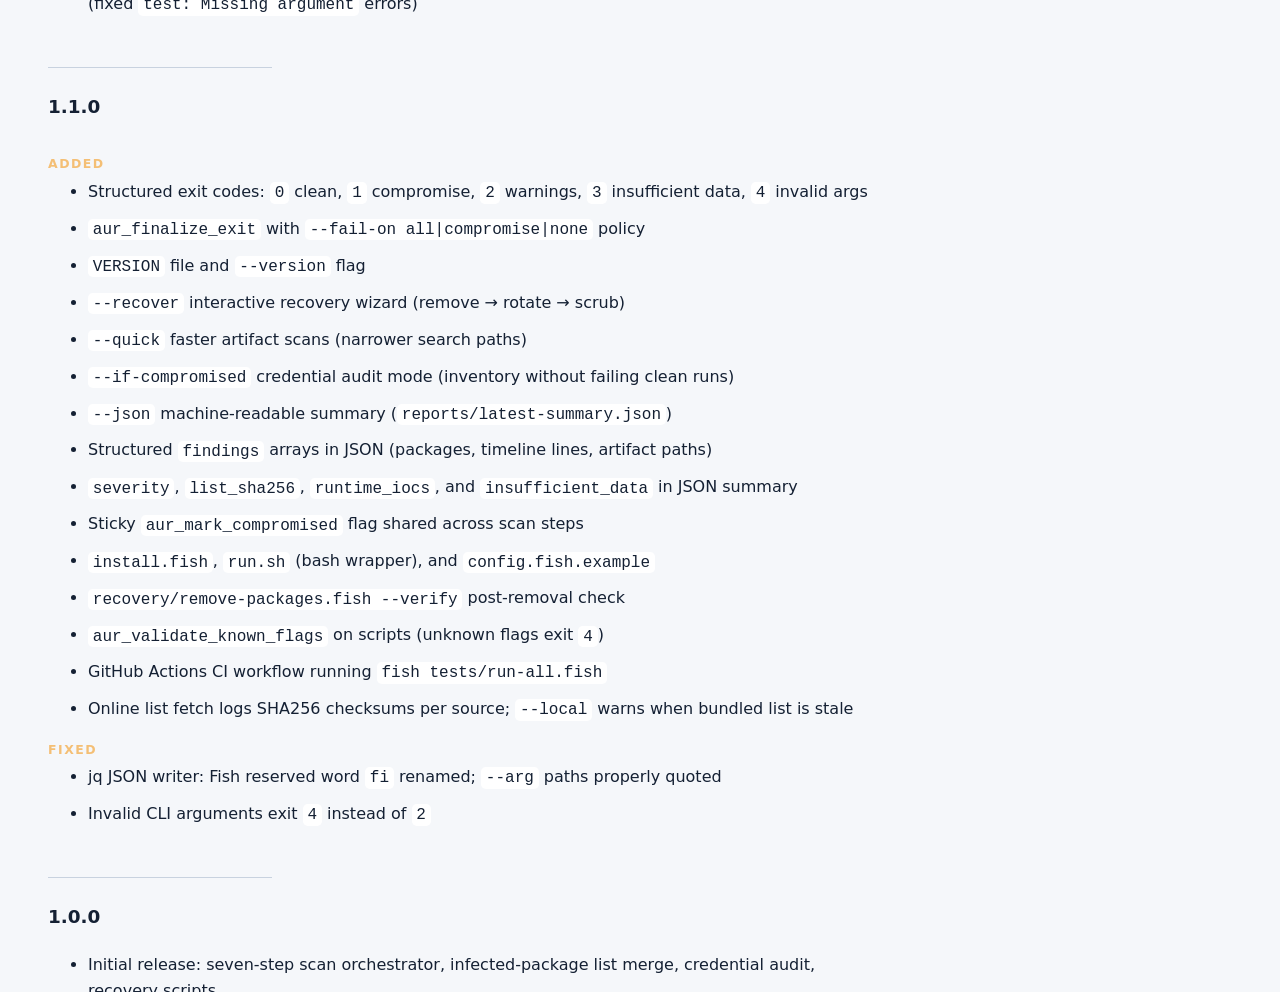
==== commit 58f58416: "fix: restore read-only list freshness comparison" ====
--- a/site/changelog/index.html
+++ b/site/changelog/index.html
@@ -3,6 +3,7 @@
 </style></head><body><header><a href="../">AUR Response Toolkit</a><nav><a aria-current="page" href="./">Changelog</a><a href="https://github.com/bolens/aur-response-toolkit">GitHub</a><label><span>Theme</span><select data-mode aria-label="Color theme"><option value="system">System</option><option value="time">Day cycle</option><option value="light">Light</option><option value="dark">Dark</option></select></label></nav></header><main><div class="intro"><p>Release notes</p><h1>What changed.</h1><p>Generated from the project changelog whenever its release history changes.</p></div><p>All notable changes to <strong>aur-response-toolkit</strong> are documented here.</p>
 <h2 id="unreleased">Unreleased</h2>
 <ul>
+<li>Compare fresh package names without replacing local lists, report installed stale misses, and mark unavailable online evidence as incomplete.</li>
 <li>Verify explicit removal targets against installed packages instead of reporting already absent packages as still installed.</li>
 <li>Keep existing npm configuration lines intact when applying hardening to a file without a final newline.</li>
 <li>Reject FIFO evidence without waiting for a writer, preserving bounded reads and Linux symlink protection.</li>
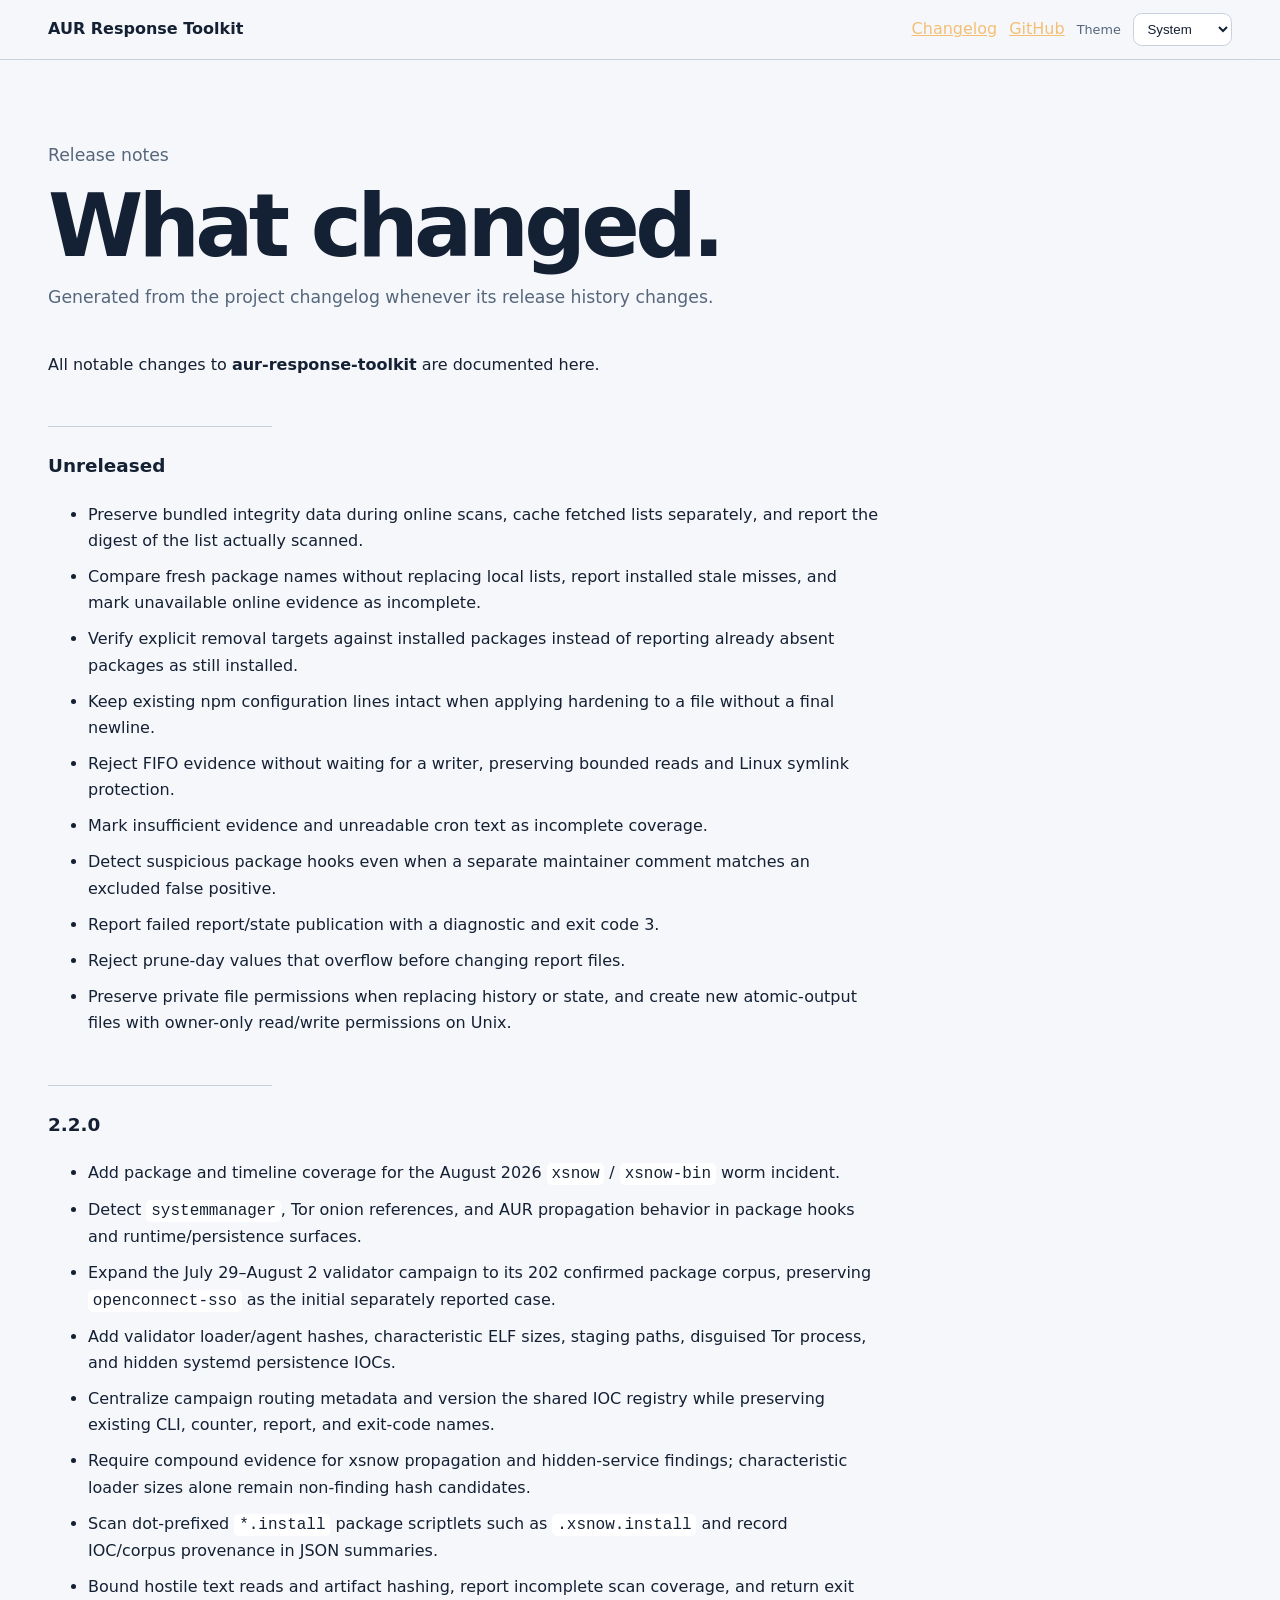
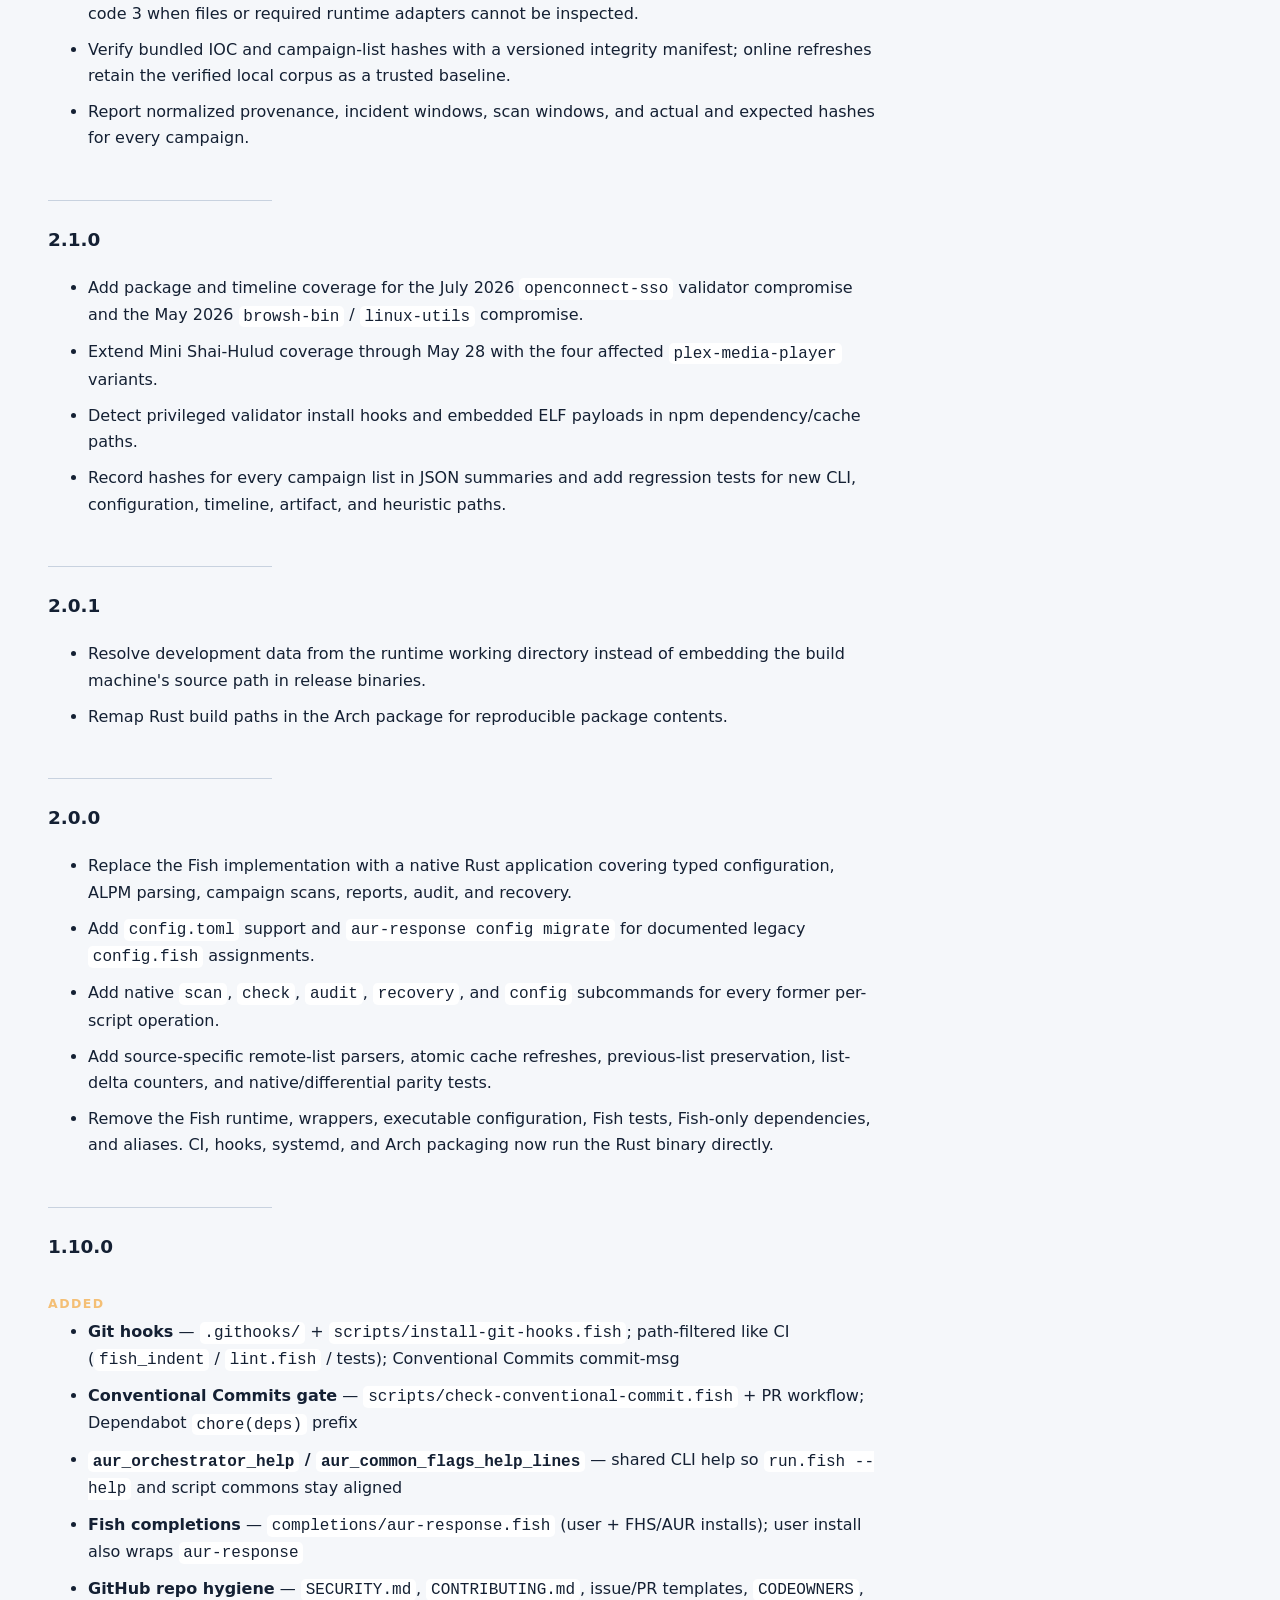
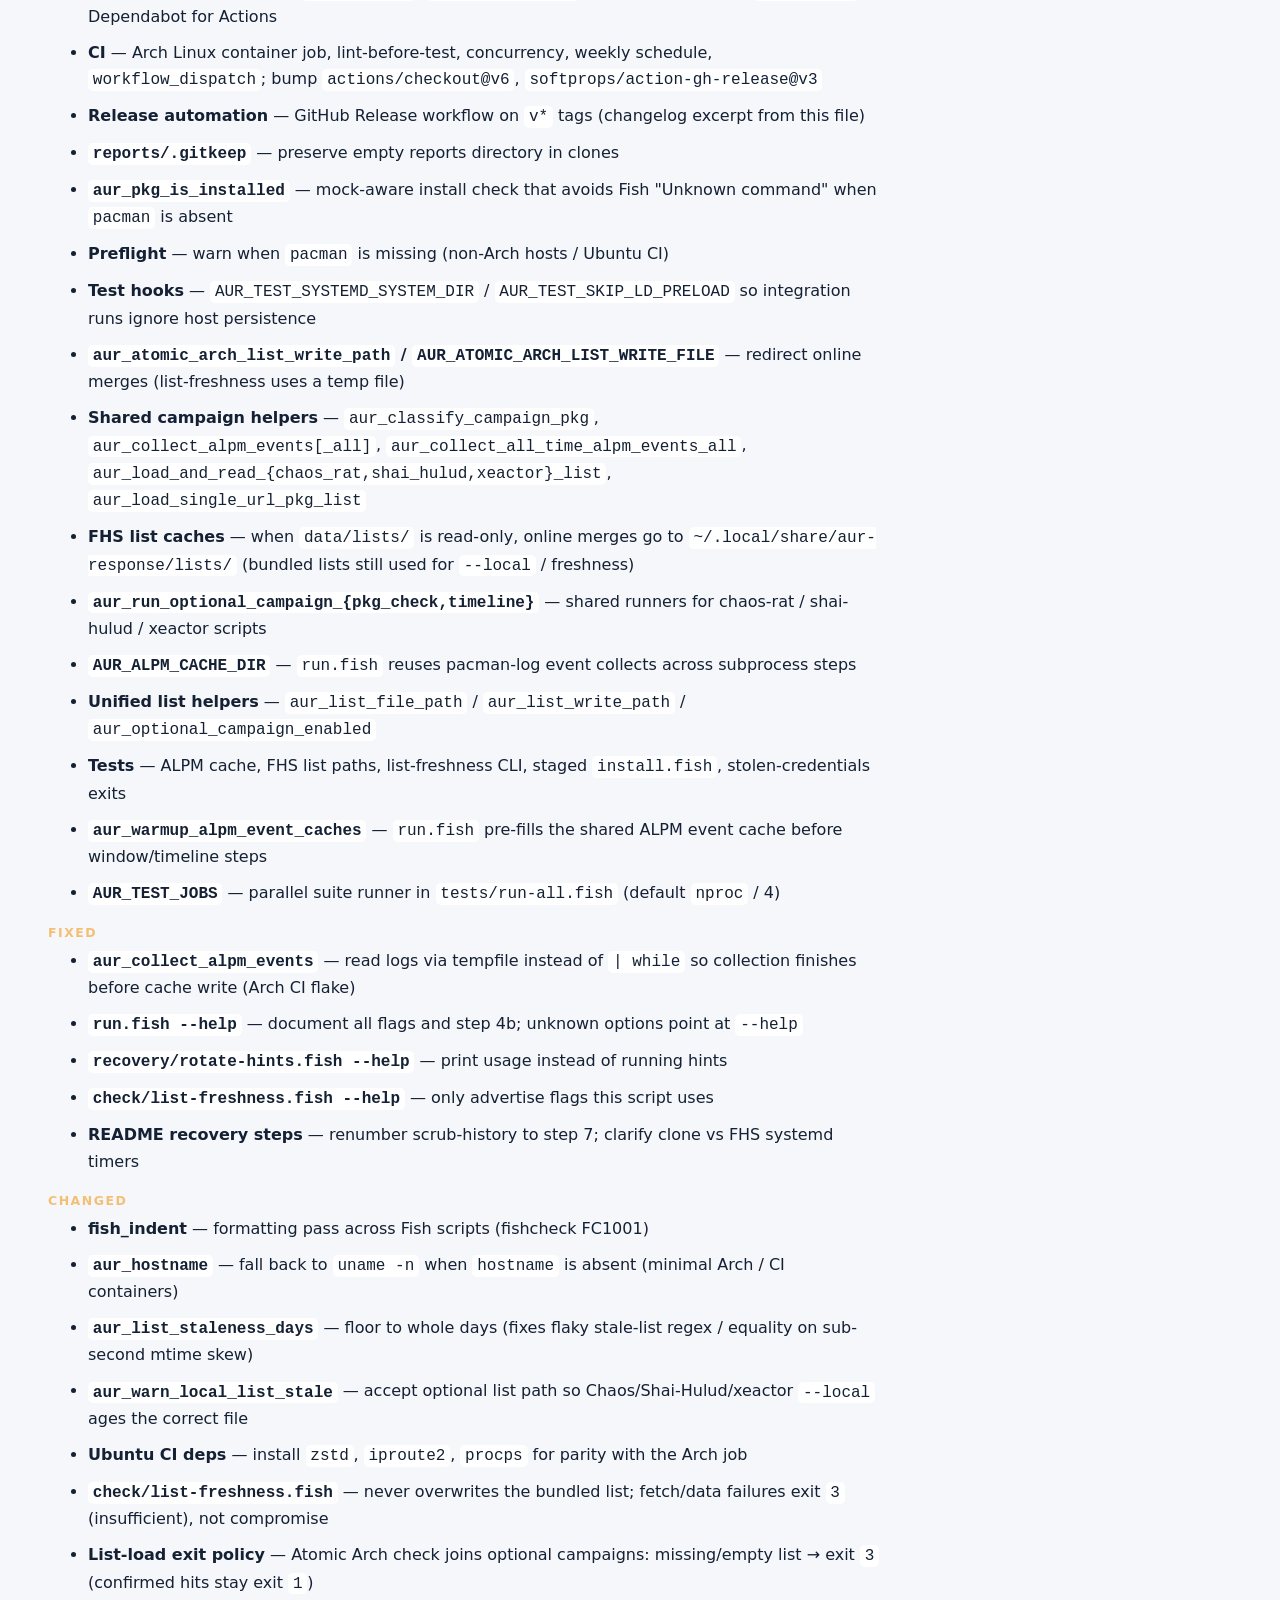
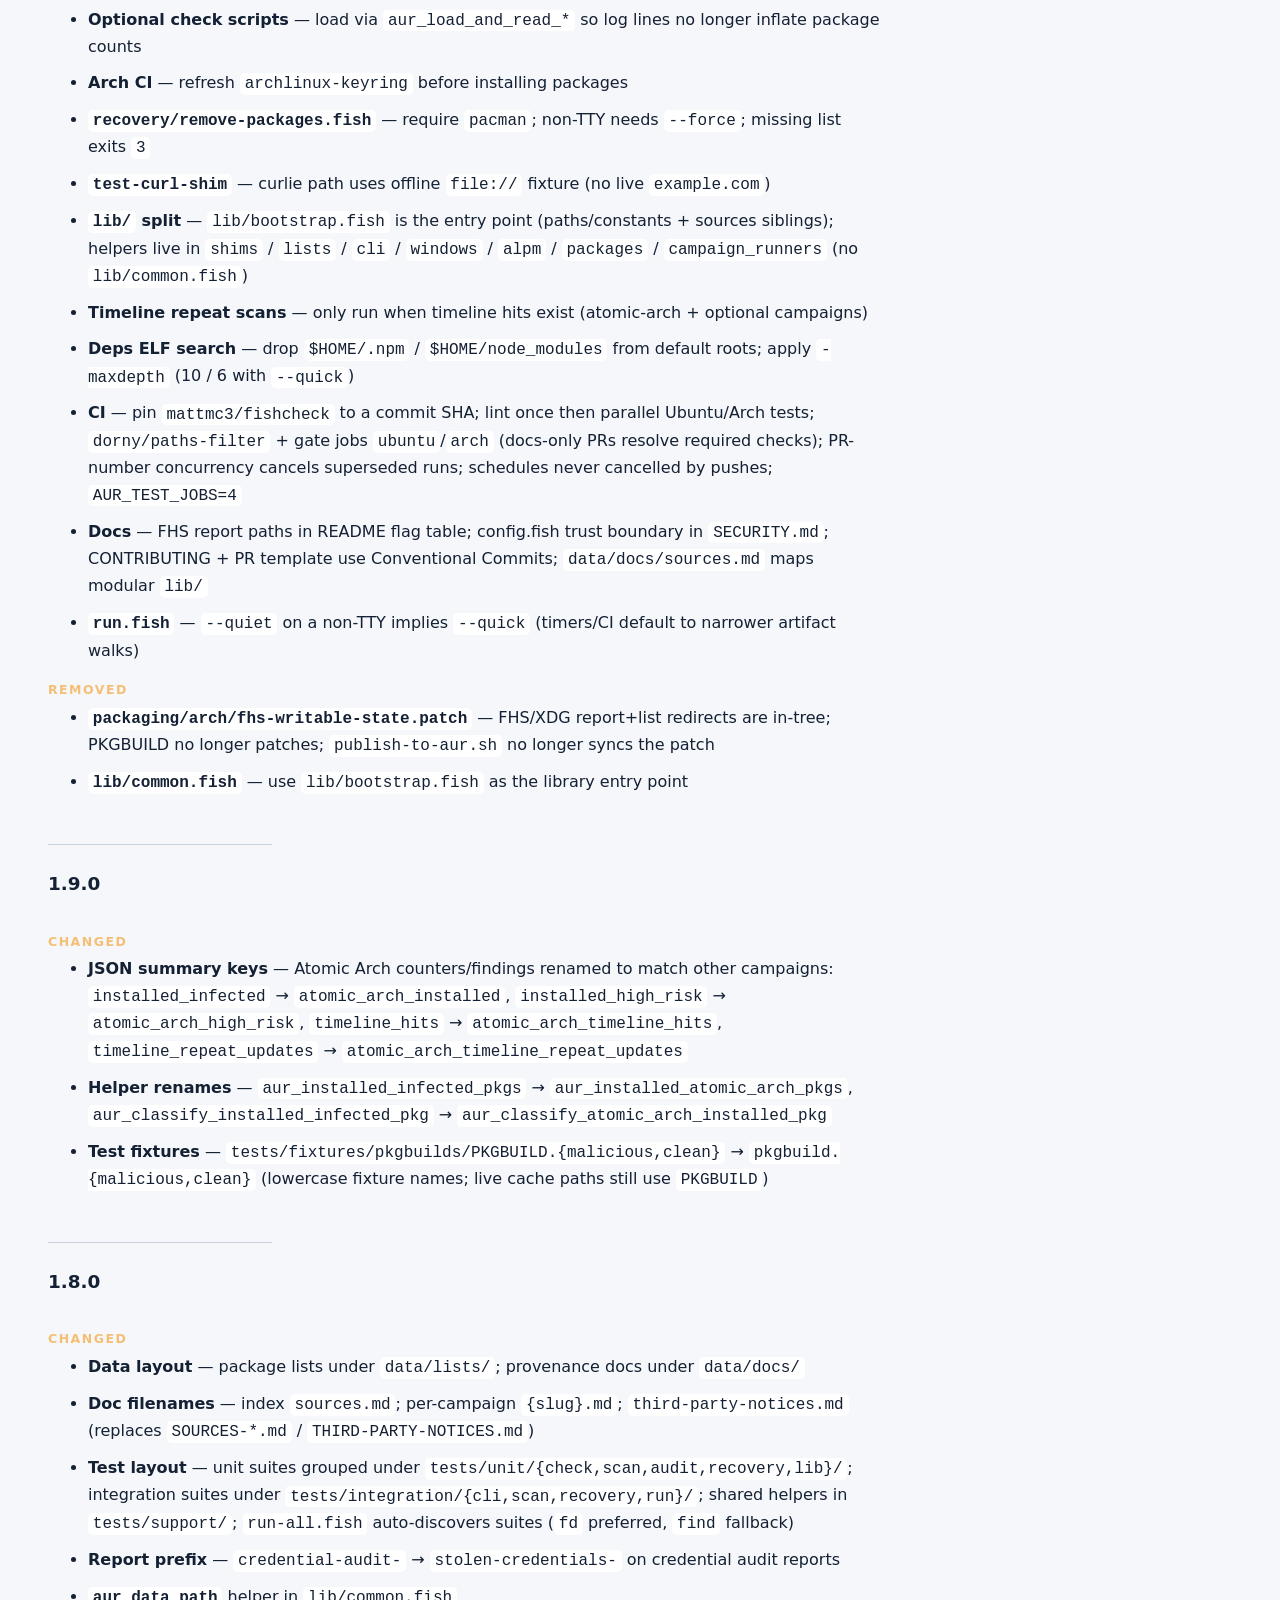
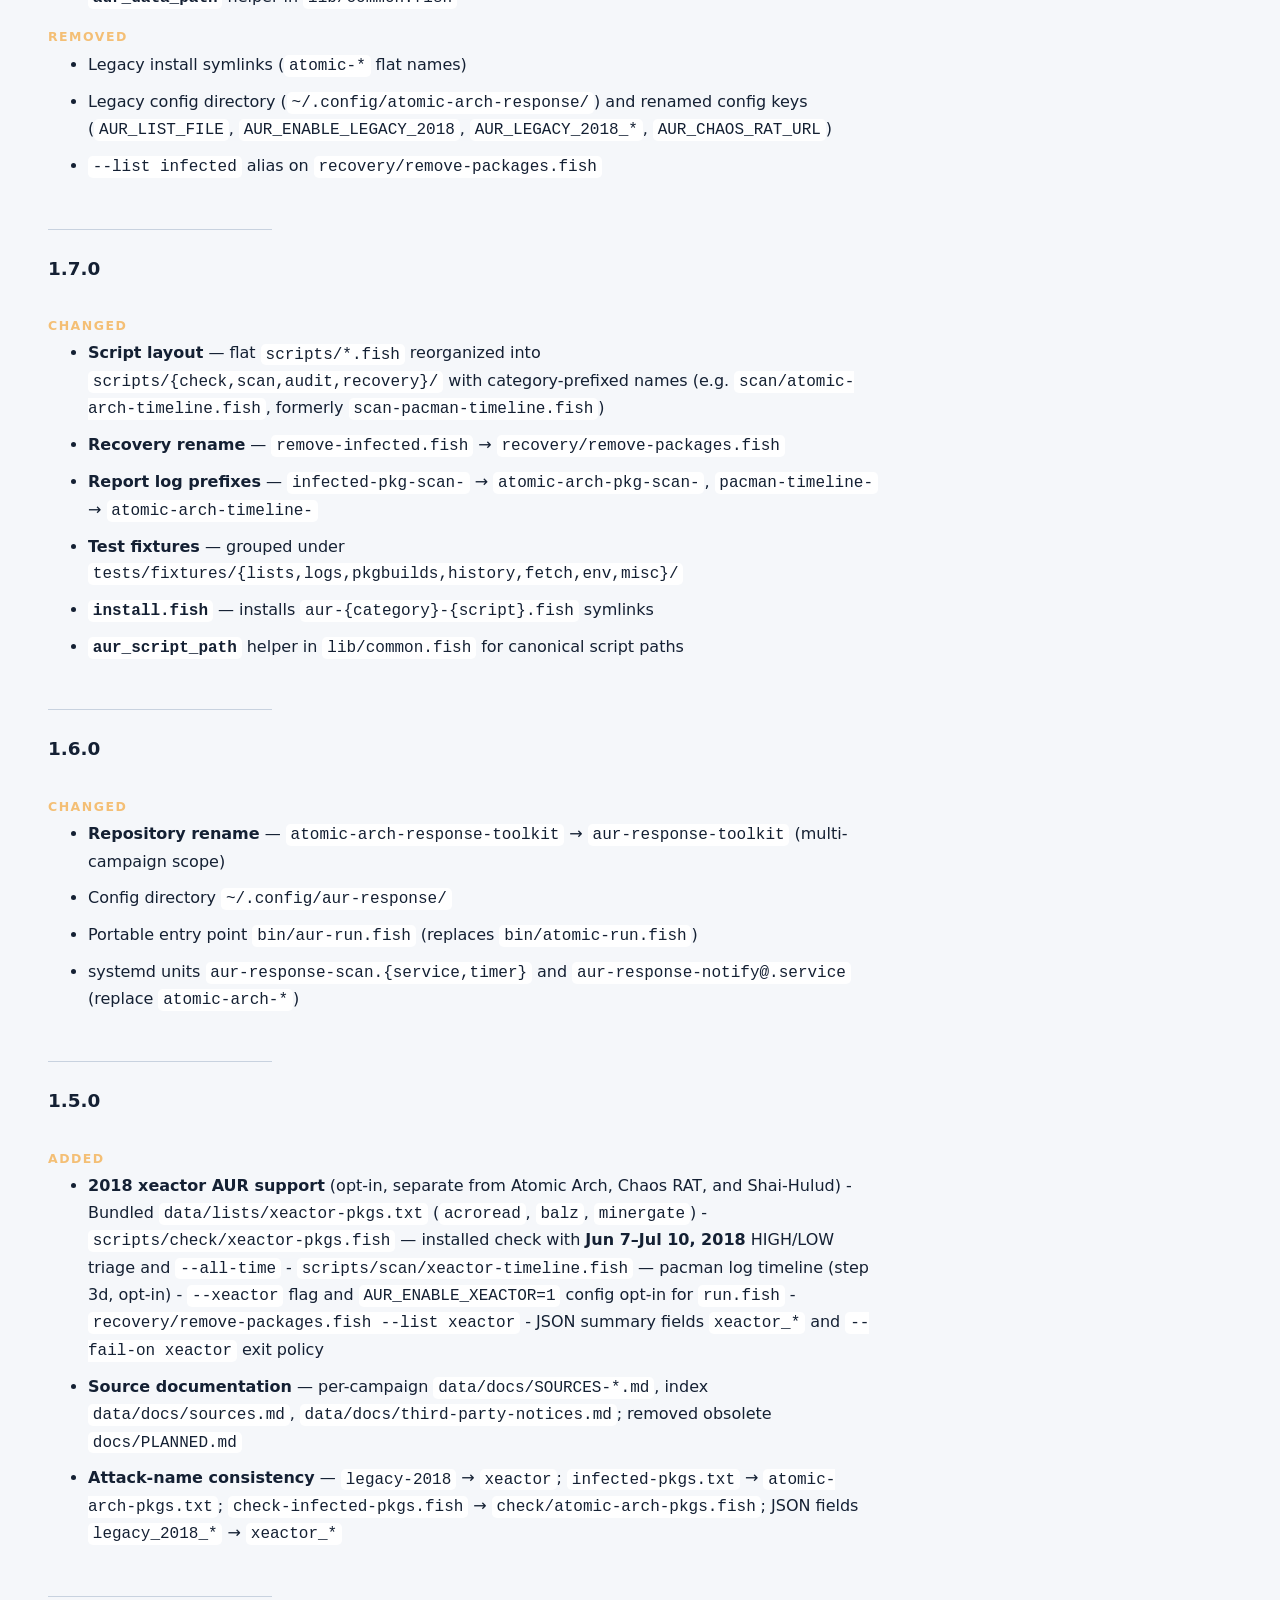
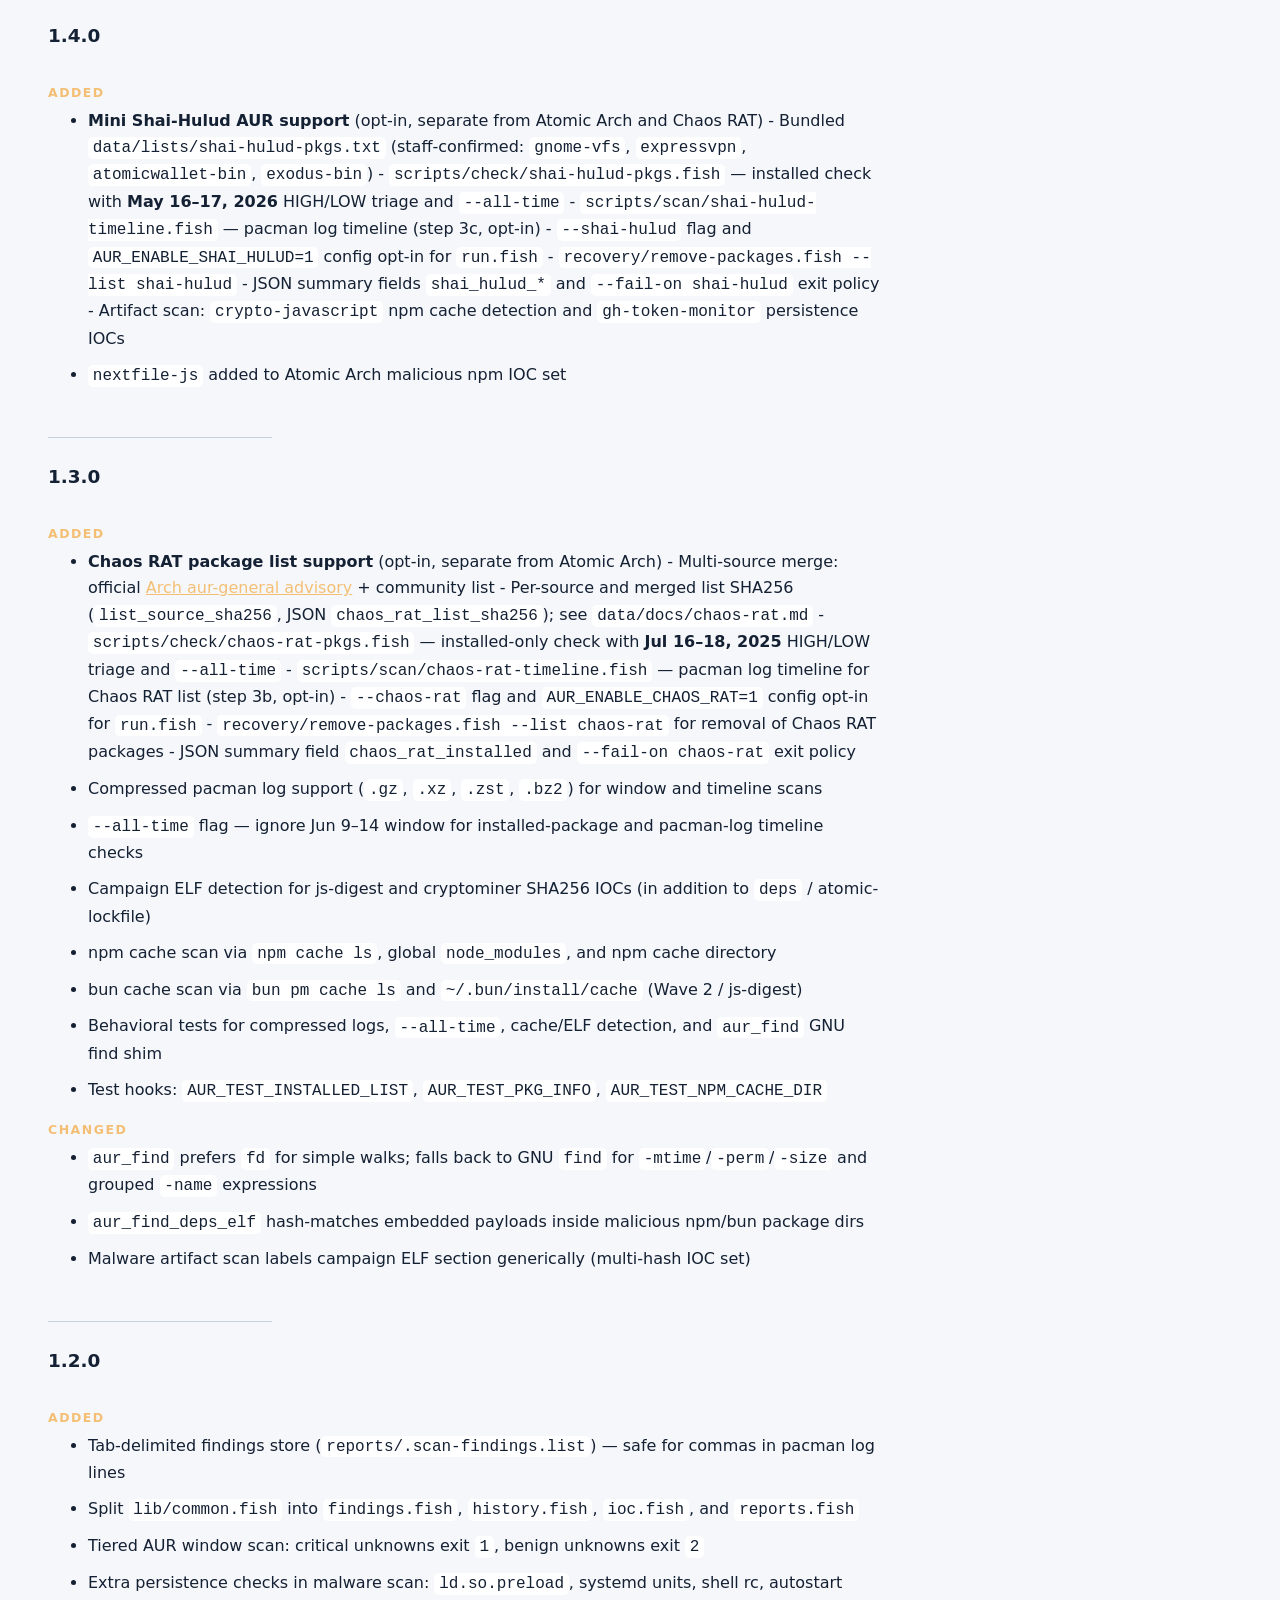
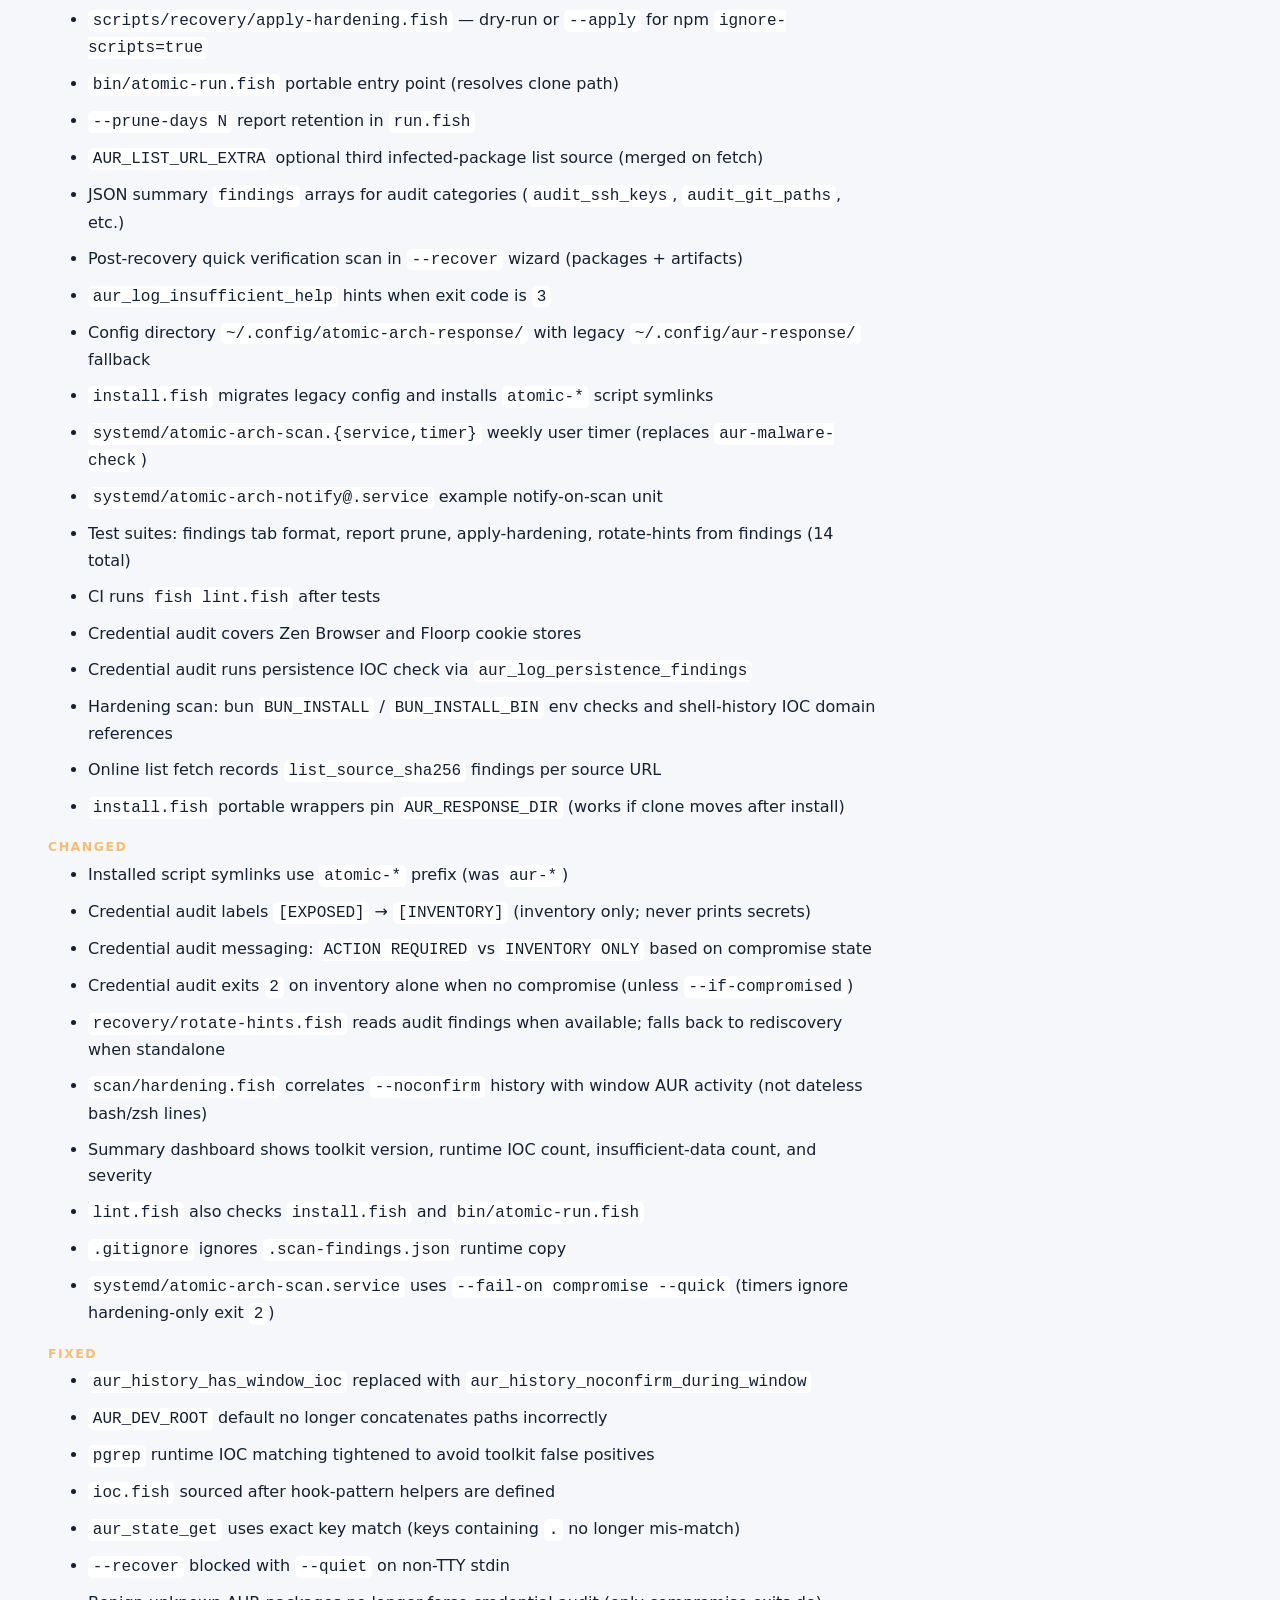
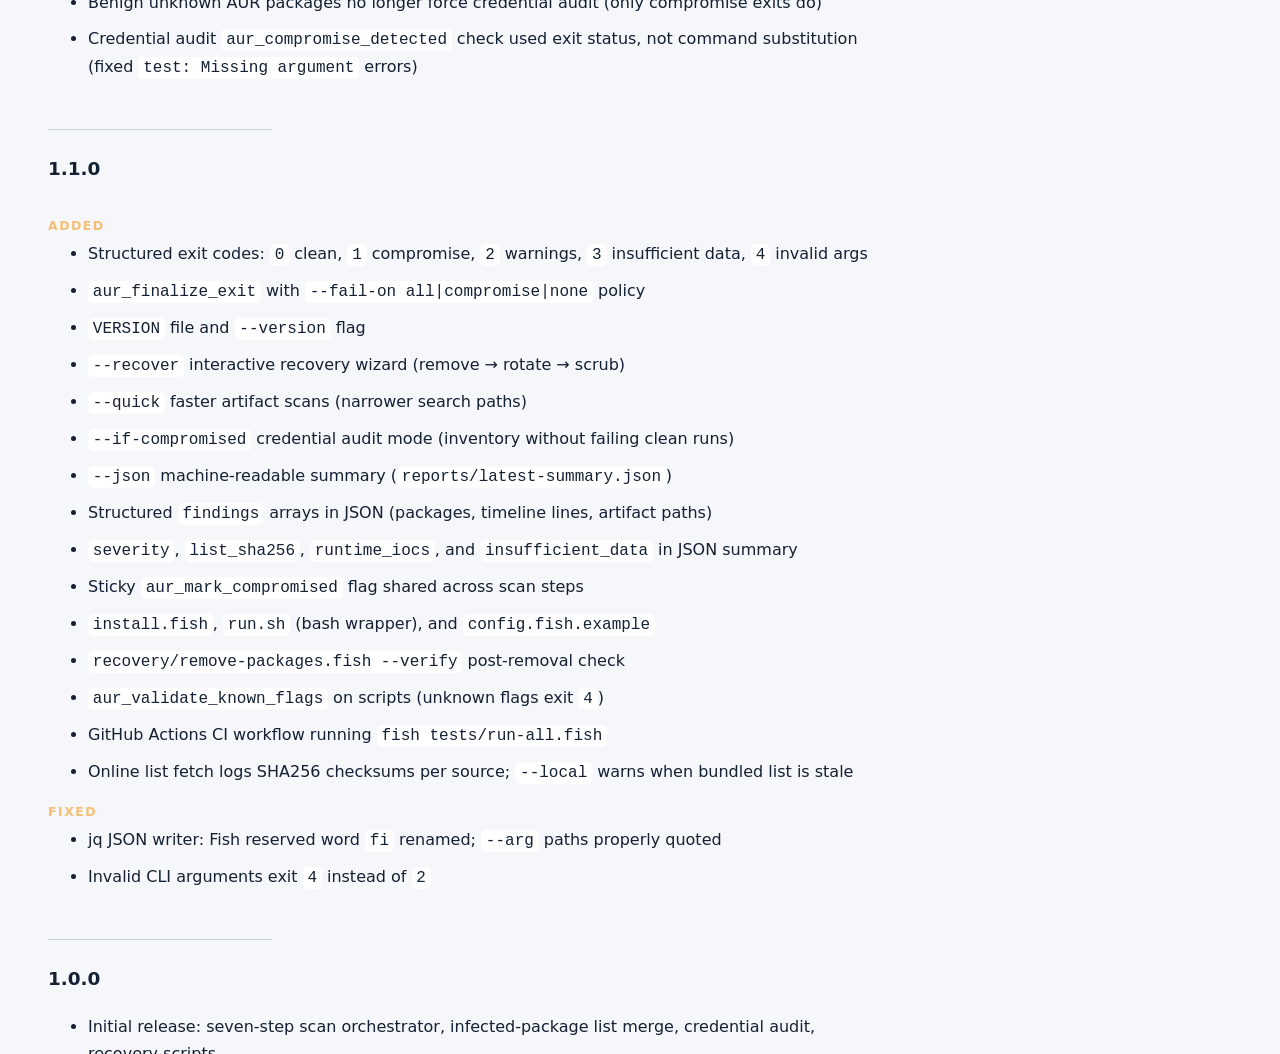
==== commit 5f99c953: "fix: preserve bundled lists during online scans" ====
--- a/site/changelog/index.html
+++ b/site/changelog/index.html
@@ -3,6 +3,7 @@
 </style></head><body><header><a href="../">AUR Response Toolkit</a><nav><a aria-current="page" href="./">Changelog</a><a href="https://github.com/bolens/aur-response-toolkit">GitHub</a><label><span>Theme</span><select data-mode aria-label="Color theme"><option value="system">System</option><option value="time">Day cycle</option><option value="light">Light</option><option value="dark">Dark</option></select></label></nav></header><main><div class="intro"><p>Release notes</p><h1>What changed.</h1><p>Generated from the project changelog whenever its release history changes.</p></div><p>All notable changes to <strong>aur-response-toolkit</strong> are documented here.</p>
 <h2 id="unreleased">Unreleased</h2>
 <ul>
+<li>Preserve bundled integrity data during online scans, cache fetched lists separately, and report the digest of the list actually scanned.</li>
 <li>Compare fresh package names without replacing local lists, report installed stale misses, and mark unavailable online evidence as incomplete.</li>
 <li>Verify explicit removal targets against installed packages instead of reporting already absent packages as still installed.</li>
 <li>Keep existing npm configuration lines intact when applying hardening to a file without a final newline.</li>
